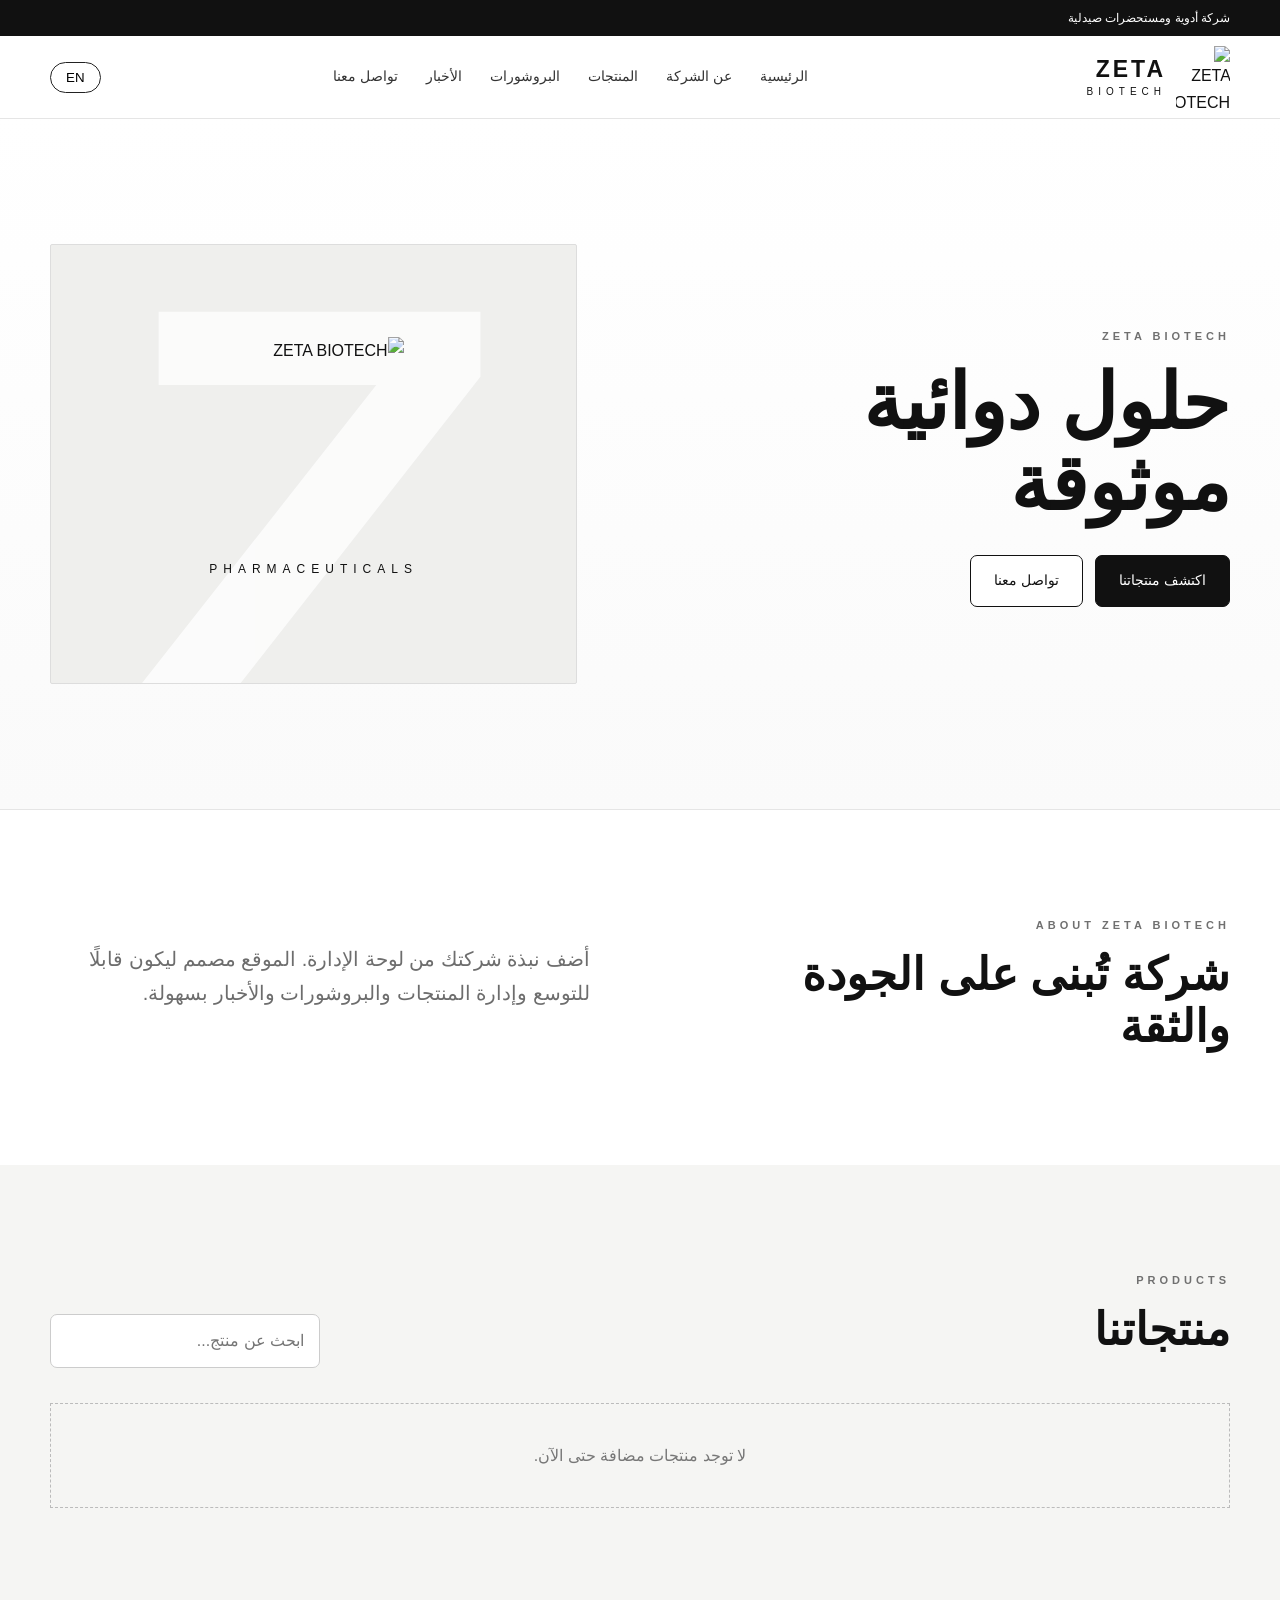
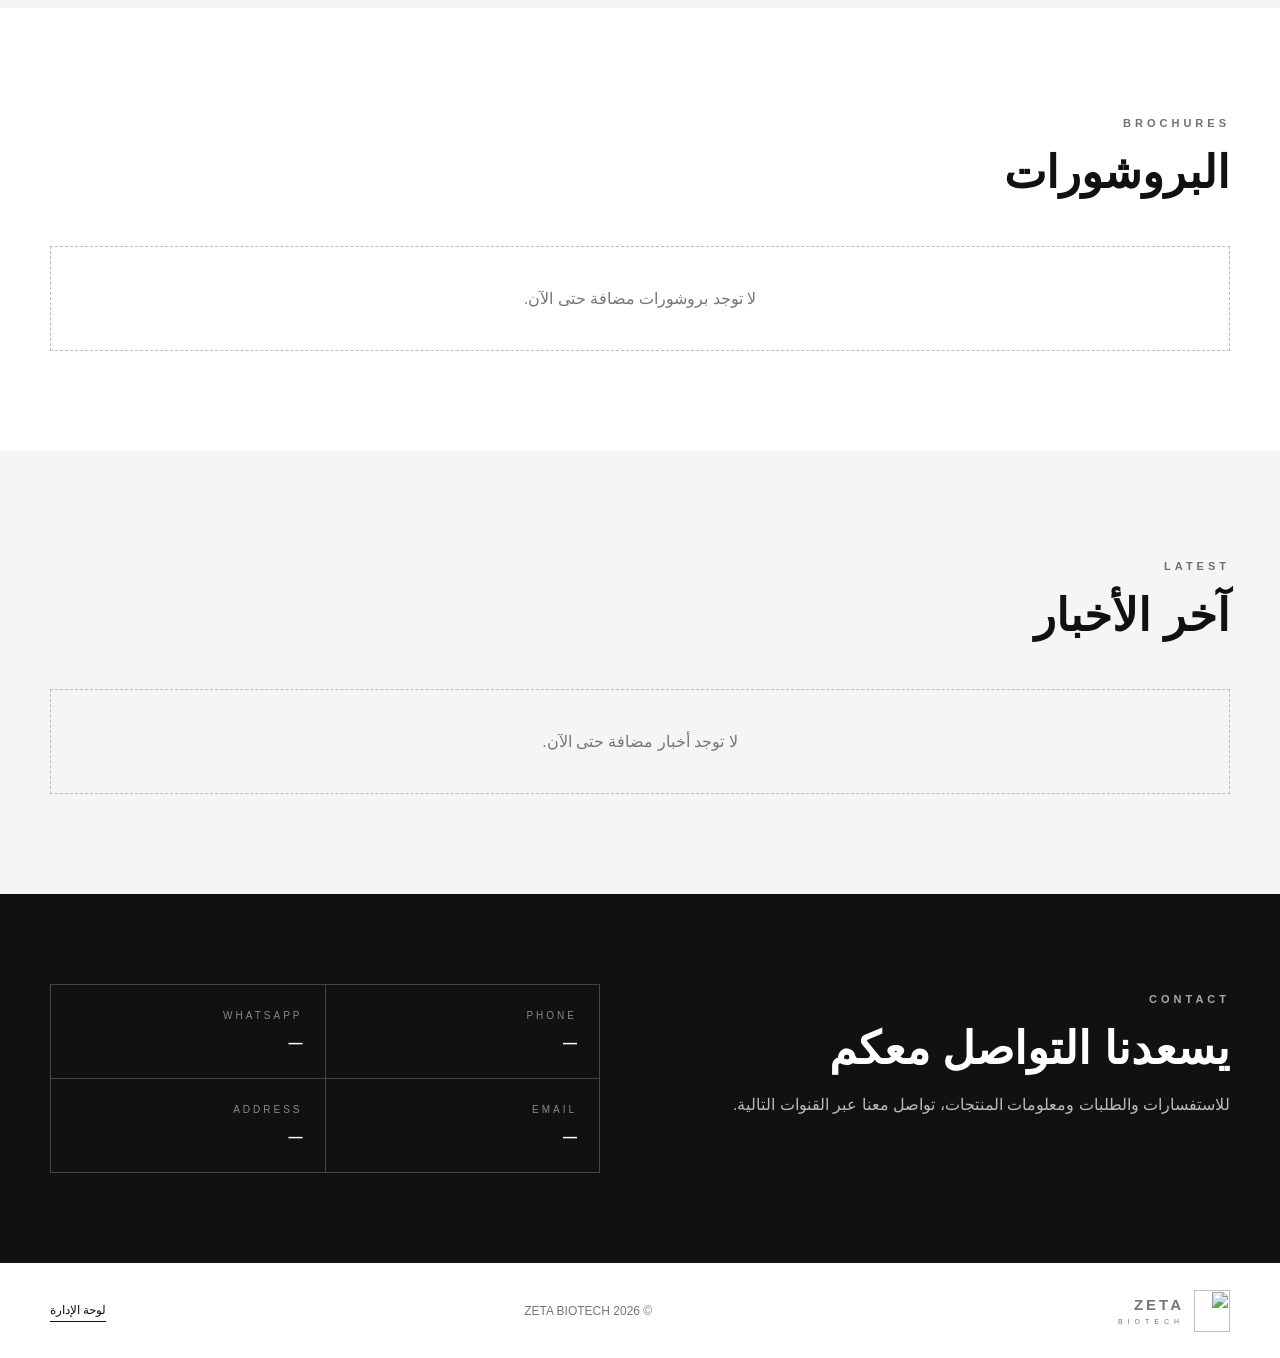
==== index.html @ e2ecb84d "Add files via upload" ====
<!doctype html>
<html lang="ar" dir="rtl">
<head>
<meta charset="utf-8">
<meta name="viewport" content="width=device-width,initial-scale=1">
<meta name="description" content="ZETA BIOTECH — Pharmaceuticals Company">
<meta name="robots" content="index,follow">
<meta name="author" content="ZETA BIOTECH">
<link rel="canonical" href="https://zeta-biotech.com/">
<meta name="theme-color" content="#111111">
<meta property="og:type" content="website">
<meta property="og:url" content="https://zeta-biotech.com/">
<meta property="og:title" content="ZETA BIOTECH">
<meta property="og:description" content="ZETA BIOTECH — Pharmaceuticals Company">
<meta property="og:image" content="https://zeta-biotech.com/assets/zeta-logo.png">
<title>ZETA BIOTECH</title>
<link rel="icon" href="/assets/zeta-logo.png">
<link rel="manifest" href="/site.webmanifest">
<link rel="stylesheet" href="styles.css">
</head>
<body>
<div class="topbar"><div class="container topbar-inner"><span data-ar="شركة أدوية ومستحضرات صيدلية" data-en="Pharmaceuticals Company">شركة أدوية ومستحضرات صيدلية</span><span id="topContact"></span></div></div>
<header class="header" id="header">
  <div class="container header-inner">
    <a class="logo" href="#home"><img src="/assets/zeta-logo.png" alt="ZETA BIOTECH"><span><b>ZETA</b><small>BIOTECH</small></span></a>
    <button class="menu" id="menu" aria-label="Menu">☰</button>
    <nav id="nav">
      <a href="#home" data-ar="الرئيسية" data-en="Home">الرئيسية</a>
      <a href="#about" data-ar="عن الشركة" data-en="About">عن الشركة</a>
      <a href="#products" data-ar="المنتجات" data-en="Products">المنتجات</a>
      <a href="#brochures" data-ar="البروشورات" data-en="Brochures">البروشورات</a>
      <a href="#news" data-ar="الأخبار" data-en="News">الأخبار</a>
      <a href="#contact" data-ar="تواصل معنا" data-en="Contact">تواصل معنا</a>
    </nav>
    <button class="language" id="language">EN</button>
  </div>
</header>
<main>
<section class="hero" id="home"><div class="container hero-grid">
  <div class="hero-copy"><span class="kicker">ZETA BIOTECH</span><h1 id="heroTitle">حلول دوائية موثوقة</h1><p id="heroText">نضع الجودة والاحترافية في قلب كل منتج.</p><div class="hero-actions"><a class="btn dark" href="#products" data-ar="اكتشف منتجاتنا" data-en="Explore Products">اكتشف منتجاتنا</a><a class="btn light" href="#contact" data-ar="تواصل معنا" data-en="Contact Us">تواصل معنا</a></div></div>
  <div class="hero-art"><div class="hero-watermark">Z</div><img src="/assets/zeta-logo.png" alt="ZETA BIOTECH"><p data-ar="PHARMACEUTICALS" data-en="PHARMACEUTICALS">PHARMACEUTICALS</p></div>
</div></section>
<section class="intro" id="about"><div class="container split"><div><span class="kicker">ABOUT ZETA BIOTECH</span><h2 data-ar="شركة تُبنى على الجودة والثقة" data-en="A company built on quality and trust">شركة تُبنى على الجودة والثقة</h2></div><div><p id="aboutText" data-ar="أضف نبذة شركتك من لوحة الإدارة. الموقع مصمم ليكون قابلًا للتوسع وإدارة المنتجات والبروشورات والأخبار بسهولة." data-en="Add your company profile from the admin panel. The website is designed to grow with your products, brochures and news.">أضف نبذة شركتك من لوحة الإدارة. الموقع مصمم ليكون قابلًا للتوسع وإدارة المنتجات والبروشورات والأخبار بسهولة.</p></div></div></section>
<section class="section gray" id="products"><div class="container"><div class="section-head"><div><span class="kicker">PRODUCTS</span><h2 data-ar="منتجاتنا" data-en="Our Products">منتجاتنا</h2></div><div class="search"><input id="productSearch" type="search" placeholder="ابحث عن منتج..." aria-label="Product search"></div></div><div class="grid" id="productsGrid"></div></div></section>
<section class="section" id="brochures"><div class="container"><div class="section-head"><div><span class="kicker">BROCHURES</span><h2 data-ar="البروشورات" data-en="Brochures">البروشورات</h2></div></div><div class="grid" id="brochuresGrid"></div></div></section>
<section class="section gray" id="news"><div class="container"><div class="section-head"><div><span class="kicker">LATEST</span><h2 data-ar="آخر الأخبار" data-en="Latest News">آخر الأخبار</h2></div></div><div class="grid" id="newsGrid"></div></div></section>
<section class="contact" id="contact"><div class="container"><div class="contact-card"><div><span class="kicker">CONTACT</span><h2 data-ar="يسعدنا التواصل معكم" data-en="We would be pleased to hear from you">يسعدنا التواصل معكم</h2><p data-ar="للاستفسارات والطلبات ومعلومات المنتجات، تواصل معنا عبر القنوات التالية." data-en="For inquiries, orders and product information, contact us through the following channels.">للاستفسارات والطلبات ومعلومات المنتجات، تواصل معنا عبر القنوات التالية.</p></div><div class="contact-list"><a id="phoneLink"><span>PHONE</span><b id="phone">—</b></a><a id="whatsappLink" target="_blank" rel="noopener"><span>WHATSAPP</span><b id="whatsapp">—</b></a><a id="emailLink"><span>EMAIL</span><b id="email">—</b></a><div><span>ADDRESS</span><b id="address">—</b></div></div></div></div></section>
</main>
<footer><div class="container footer-inner"><div class="logo footer-logo"><img src="/assets/zeta-logo.png" alt=""><span><b>ZETA</b><small>BIOTECH</small></span></div><span>© <span id="year"></span> ZETA BIOTECH</span><a href="admin/" data-ar="لوحة الإدارة" data-en="Admin">لوحة الإدارة</a></div></footer>
<script src="app.js"></script>
</body></html>
---- styles.css ----
:root{--ink:#111;--muted:#6d6d6d;--line:#e5e5e5;--soft:#f5f5f3;--white:#fff;--max:1180px;--radius:14px}*{box-sizing:border-box}html{scroll-behavior:smooth}body{margin:0;color:var(--ink);background:#fff;font-family:Arial,"Segoe UI",Tahoma,sans-serif;line-height:1.7}a{text-decoration:none;color:inherit}.container{width:min(var(--max),calc(100% - 40px));margin:auto}.topbar{background:#111;color:#fff;font-size:12px}.topbar-inner{height:36px;display:flex;justify-content:space-between;align-items:center}.header{position:sticky;top:0;z-index:50;background:rgba(255,255,255,.96);backdrop-filter:blur(14px);border-bottom:1px solid var(--line)}.header-inner{height:82px;display:flex;align-items:center;gap:32px}.logo{display:flex;align-items:center;gap:10px;min-width:190px}.logo img{width:54px;height:62px;object-fit:contain}.logo b,.logo small{display:block;line-height:1;letter-spacing:3px}.logo b{font-size:23px}.logo small{font-size:10px;letter-spacing:5px;margin-top:6px}.header nav{display:flex;align-items:center;justify-content:center;gap:28px;flex:1}.header nav a{font-size:14px;color:#333}.header nav a:hover{color:#000}.language,.menu{border:1px solid #222;background:#fff;border-radius:999px;cursor:pointer}.language{padding:7px 15px}.menu{display:none;padding:8px 11px;font-size:18px}.hero{background:linear-gradient(180deg,#fff 0,#fafafa 100%);border-bottom:1px solid var(--line)}.hero-grid{min-height:690px;display:grid;grid-template-columns:1.05fr .95fr;gap:70px;align-items:center;padding:80px 0}.kicker{font-size:11px;letter-spacing:4px;color:#707070;font-weight:700}.hero h1{font-size:clamp(44px,6vw,78px);line-height:1.05;margin:14px 0 24px;max-width:720px}.hero-copy>p{font-size:19px;color:var(--muted);max-width:620px}.hero-actions{display:flex;gap:12px;margin-top:32px}.btn{display:inline-block;padding:13px 23px;border-radius:7px;border:1px solid #111;font-size:14px}.dark{background:#111;color:#fff}.light{background:#fff}.hero-art{height:440px;background:#efefed;border:1px solid #ddd;border-radius:2px;position:relative;display:flex;flex-direction:column;align-items:center;justify-content:center;overflow:hidden}.hero-art img{width:180px;height:210px;object-fit:contain;position:relative;z-index:2}.hero-art p{font-size:12px;letter-spacing:6px;position:relative;z-index:2}.hero-watermark{position:absolute;font-size:650px;font-weight:900;line-height:.7;color:#fff;opacity:.75;transform:translateY(70px)}.intro,.section{padding:100px 0}.split{display:grid;grid-template-columns:1fr 1fr;gap:100px}.split h2,.section-head h2,.contact-card h2{font-size:45px;line-height:1.15;margin:12px 0}.split p{font-size:20px;color:var(--muted);margin-top:32px}.gray{background:var(--soft)}.section-head{display:flex;align-items:end;justify-content:space-between;gap:30px;margin-bottom:35px}.search input{width:270px;padding:12px 15px;border:1px solid #ccc;border-radius:7px;background:#fff;font:inherit}.grid{display:grid;grid-template-columns:repeat(3,1fr);gap:22px}.card{background:#fff;border:1px solid var(--line);min-height:100%;overflow:hidden;transition:.2s}.card:hover{transform:translateY(-3px);box-shadow:0 14px 40px rgba(0,0,0,.07)}.card-image{width:100%;aspect-ratio:1.15;background:#f2f2f0;object-fit:contain}.card-body{padding:22px}.card h3{margin:0 0 7px;font-size:20px}.card .meta{font-size:12px;color:#777}.card p{color:var(--muted);margin:10px 0}.card-actions{display:flex;gap:8px;margin-top:18px}.small-btn{border:1px solid #222;padding:8px 13px;border-radius:6px;font-size:12px}.empty{border:1px dashed #bbb;padding:38px;text-align:center;color:#777;grid-column:1/-1}.contact{padding:90px 0;background:#111;color:#fff}.contact-card{display:grid;grid-template-columns:1fr 1fr;gap:80px}.contact .kicker{color:#aaa}.contact-card p{color:#bbb;max-width:520px}.contact-list{display:grid;grid-template-columns:1fr 1fr;gap:1px;background:#444;border:1px solid #444}.contact-list>*{background:#111;padding:22px}.contact-list span{display:block;color:#888;font-size:10px;letter-spacing:3px;margin-bottom:5px}.contact-list b{font-size:14px;word-break:break-word}.footer-inner{min-height:95px;display:flex;align-items:center;justify-content:space-between;color:#777;font-size:12px}.footer-logo{min-width:160px}.footer-logo img{width:36px;height:42px}.footer-logo b{font-size:15px}.footer-logo small{font-size:7px}.footer-inner>a{color:#111;border-bottom:1px solid #111}@media(max-width:850px){.header-inner{height:auto;min-height:74px;flex-wrap:wrap}.menu{display:block;margin-inline-start:auto}.header nav{display:none;order:5;flex-basis:100%;overflow:auto;justify-content:flex-start;padding:0 0 15px}.header nav.open{display:flex}.language{order:4}.hero-grid,.split,.contact-card{grid-template-columns:1fr;gap:45px}.hero-grid{padding:55px 0}.hero-art{height:330px}.hero h1{font-size:48px}.grid{grid-template-columns:1fr}.section-head{align-items:stretch;flex-direction:column}.search input{width:100%}.contact-list{grid-template-columns:1fr}.footer-inner{flex-wrap:wrap;padding:20px 0;gap:12px}.topbar-inner{height:auto;min-height:34px}}
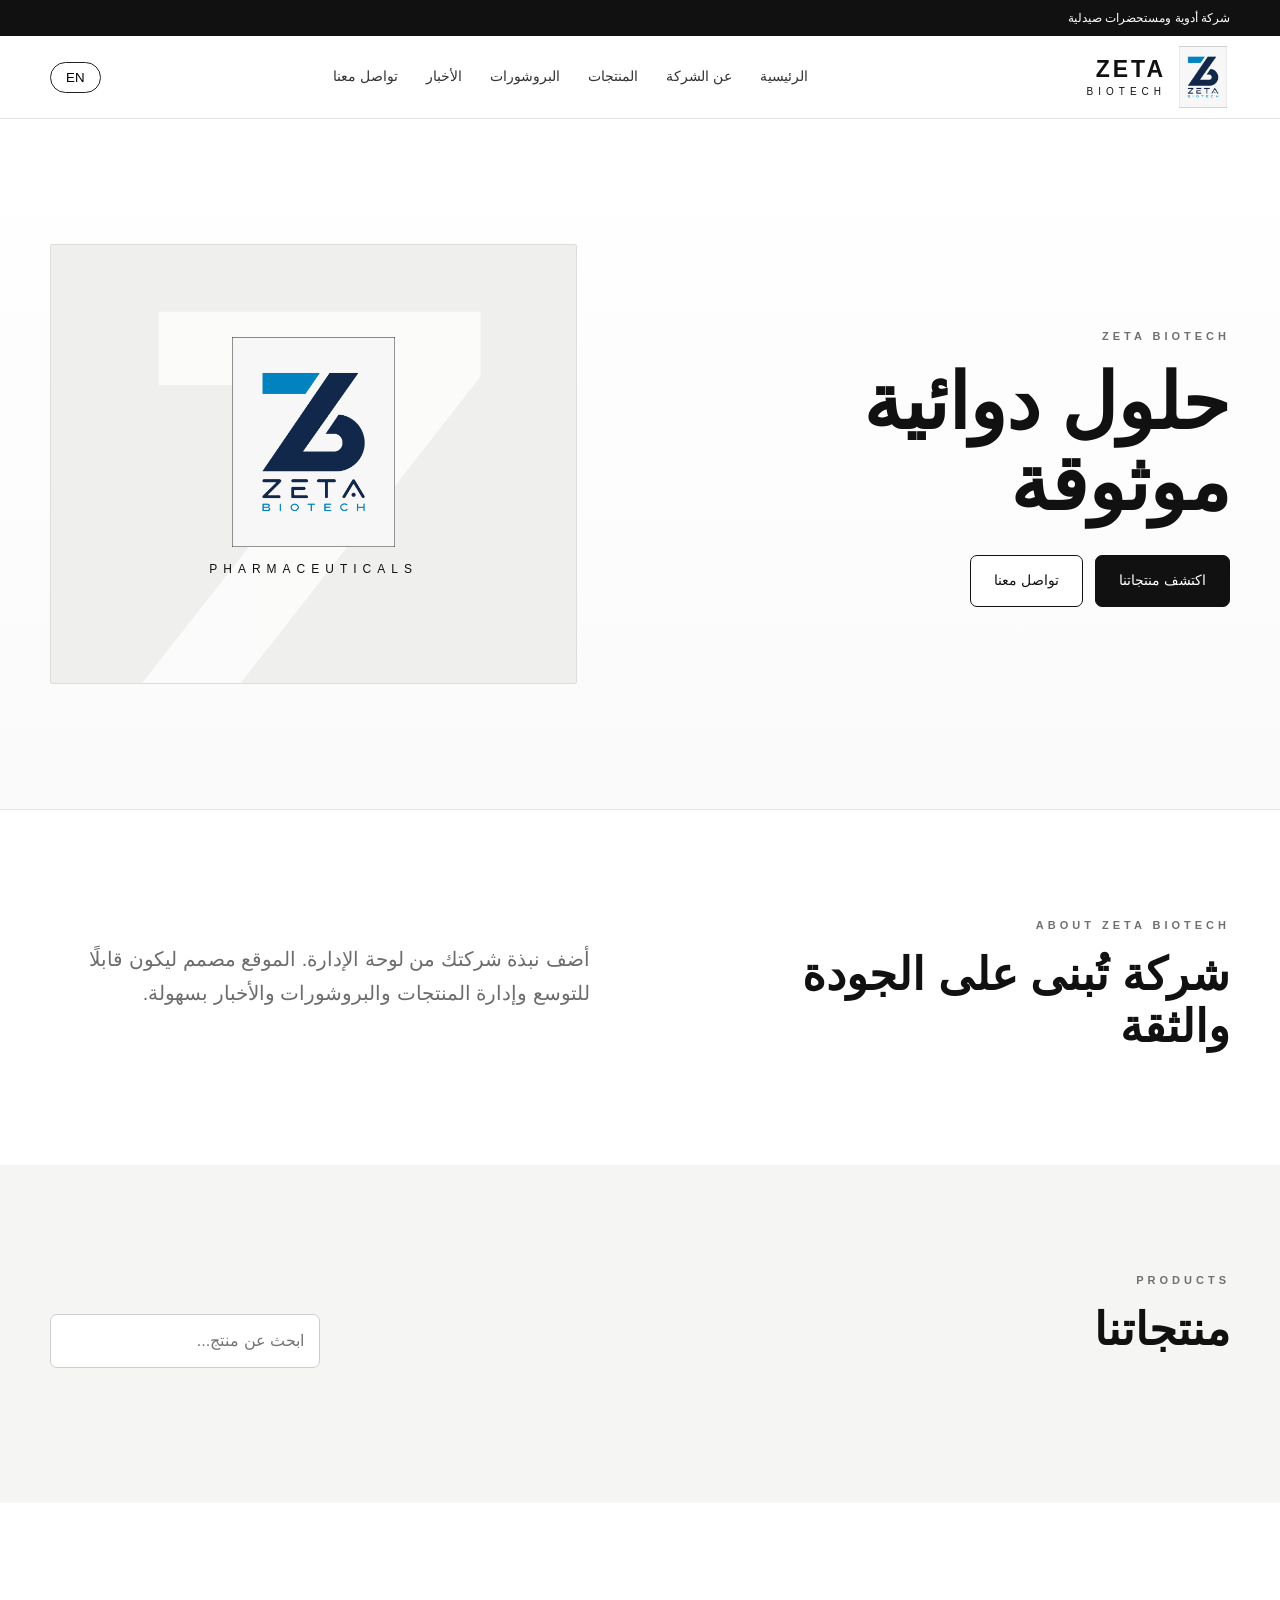
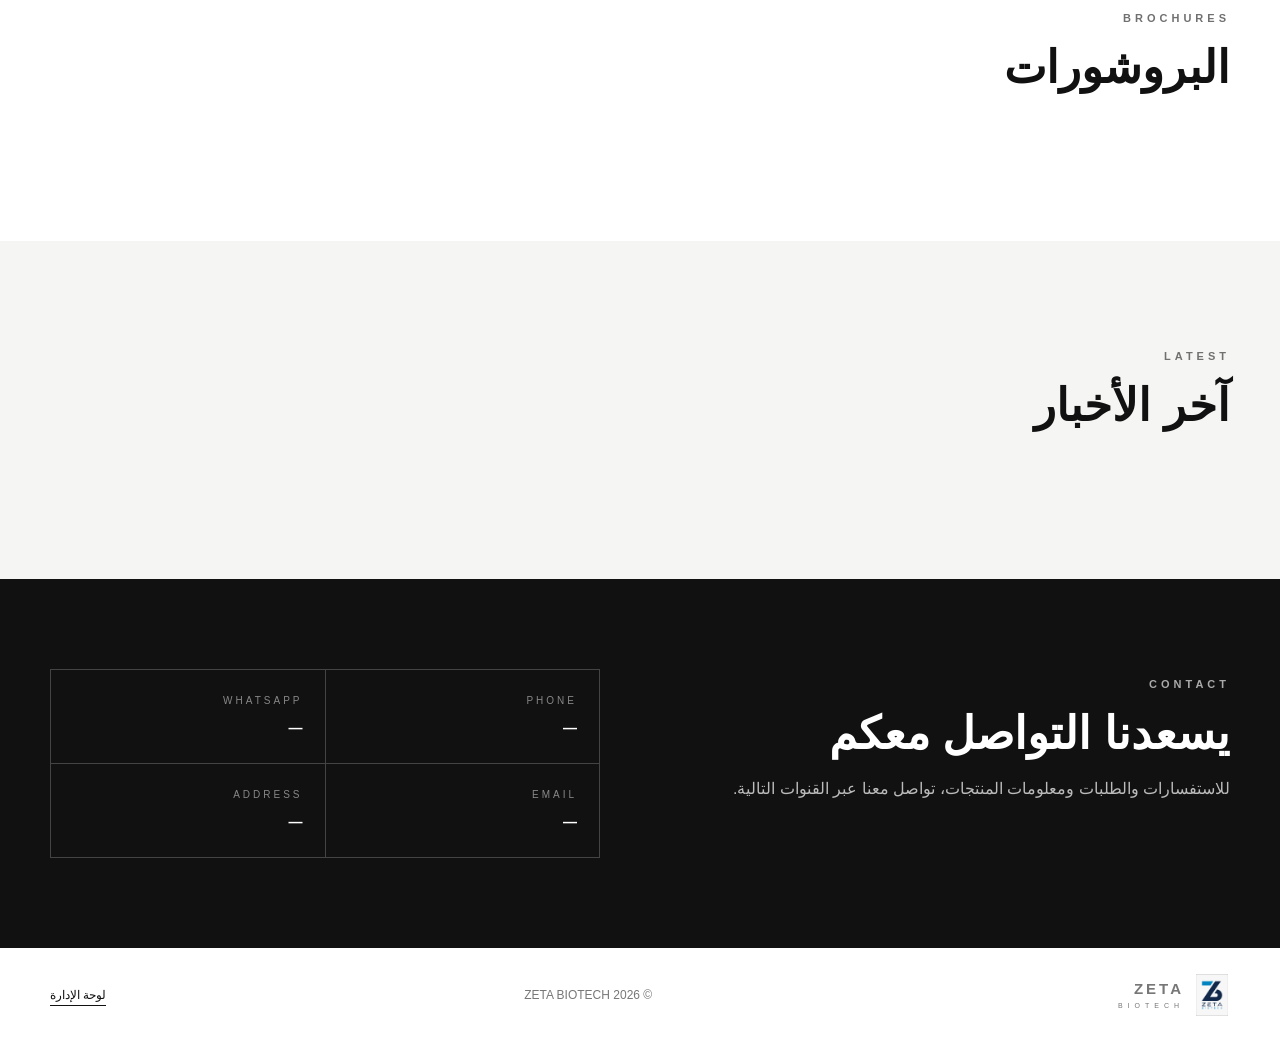
==== commit f80f854b: "Fix ZETA logo path to existing WhatsApp image" ====
--- a/index.html
+++ b/index.html
@@ -12,9 +12,9 @@
 <meta property="og:url" content="https://zeta-biotech.com/">
 <meta property="og:title" content="ZETA BIOTECH">
 <meta property="og:description" content="ZETA BIOTECH — Pharmaceuticals Company">
-<meta property="og:image" content="https://zeta-biotech.com/assets/zeta-logo.png">
+<meta property="og:image" content="https://zeta-biotech.zeta-biotech.workers.dev/WhatsApp%20Image%202026-09-03%20at%2011.11.04%20PM.jpeg">
 <title>ZETA BIOTECH</title>
-<link rel="icon" href="/assets/zeta-logo.png">
+<link rel="icon" href="/WhatsApp%20Image%202026-09-03%20at%2011.11.04%20PM.jpeg">
 <link rel="manifest" href="/site.webmanifest">
 <link rel="stylesheet" href="styles.css">
 </head>
@@ -22,7 +22,7 @@
 <div class="topbar"><div class="container topbar-inner"><span data-ar="شركة أدوية ومستحضرات صيدلية" data-en="Pharmaceuticals Company">شركة أدوية ومستحضرات صيدلية</span><span id="topContact"></span></div></div>
 <header class="header" id="header">
   <div class="container header-inner">
-    <a class="logo" href="#home"><img src="/assets/zeta-logo.png" alt="ZETA BIOTECH"><span><b>ZETA</b><small>BIOTECH</small></span></a>
+    <a class="logo" href="#home"><img src="/WhatsApp%20Image%202026-09-03%20at%2011.11.04%20PM.jpeg" alt="ZETA BIOTECH"><span><b>ZETA</b><small>BIOTECH</small></span></a>
     <button class="menu" id="menu" aria-label="Menu">☰</button>
     <nav id="nav">
       <a href="#home" data-ar="الرئيسية" data-en="Home">الرئيسية</a>
@@ -38,7 +38,7 @@
 <main>
 <section class="hero" id="home"><div class="container hero-grid">
   <div class="hero-copy"><span class="kicker">ZETA BIOTECH</span><h1 id="heroTitle">حلول دوائية موثوقة</h1><p id="heroText">نضع الجودة والاحترافية في قلب كل منتج.</p><div class="hero-actions"><a class="btn dark" href="#products" data-ar="اكتشف منتجاتنا" data-en="Explore Products">اكتشف منتجاتنا</a><a class="btn light" href="#contact" data-ar="تواصل معنا" data-en="Contact Us">تواصل معنا</a></div></div>
-  <div class="hero-art"><div class="hero-watermark">Z</div><img src="/assets/zeta-logo.png" alt="ZETA BIOTECH"><p data-ar="PHARMACEUTICALS" data-en="PHARMACEUTICALS">PHARMACEUTICALS</p></div>
+  <div class="hero-art"><div class="hero-watermark">Z</div><img src="/WhatsApp%20Image%202026-09-03%20at%2011.11.04%20PM.jpeg" alt="ZETA BIOTECH"><p data-ar="PHARMACEUTICALS" data-en="PHARMACEUTICALS">PHARMACEUTICALS</p></div>
 </div></section>
 <section class="intro" id="about"><div class="container split"><div><span class="kicker">ABOUT ZETA BIOTECH</span><h2 data-ar="شركة تُبنى على الجودة والثقة" data-en="A company built on quality and trust">شركة تُبنى على الجودة والثقة</h2></div><div><p id="aboutText" data-ar="أضف نبذة شركتك من لوحة الإدارة. الموقع مصمم ليكون قابلًا للتوسع وإدارة المنتجات والبروشورات والأخبار بسهولة." data-en="Add your company profile from the admin panel. The website is designed to grow with your products, brochures and news.">أضف نبذة شركتك من لوحة الإدارة. الموقع مصمم ليكون قابلًا للتوسع وإدارة المنتجات والبروشورات والأخبار بسهولة.</p></div></div></section>
 <section class="section gray" id="products"><div class="container"><div class="section-head"><div><span class="kicker">PRODUCTS</span><h2 data-ar="منتجاتنا" data-en="Our Products">منتجاتنا</h2></div><div class="search"><input id="productSearch" type="search" placeholder="ابحث عن منتج..." aria-label="Product search"></div></div><div class="grid" id="productsGrid"></div></div></section>
@@ -46,6 +46,6 @@
 <section class="section gray" id="news"><div class="container"><div class="section-head"><div><span class="kicker">LATEST</span><h2 data-ar="آخر الأخبار" data-en="Latest News">آخر الأخبار</h2></div></div><div class="grid" id="newsGrid"></div></div></section>
 <section class="contact" id="contact"><div class="container"><div class="contact-card"><div><span class="kicker">CONTACT</span><h2 data-ar="يسعدنا التواصل معكم" data-en="We would be pleased to hear from you">يسعدنا التواصل معكم</h2><p data-ar="للاستفسارات والطلبات ومعلومات المنتجات، تواصل معنا عبر القنوات التالية." data-en="For inquiries, orders and product information, contact us through the following channels.">للاستفسارات والطلبات ومعلومات المنتجات، تواصل معنا عبر القنوات التالية.</p></div><div class="contact-list"><a id="phoneLink"><span>PHONE</span><b id="phone">—</b></a><a id="whatsappLink" target="_blank" rel="noopener"><span>WHATSAPP</span><b id="whatsapp">—</b></a><a id="emailLink"><span>EMAIL</span><b id="email">—</b></a><div><span>ADDRESS</span><b id="address">—</b></div></div></div></div></section>
 </main>
-<footer><div class="container footer-inner"><div class="logo footer-logo"><img src="/assets/zeta-logo.png" alt=""><span><b>ZETA</b><small>BIOTECH</small></span></div><span>© <span id="year"></span> ZETA BIOTECH</span><a href="admin/" data-ar="لوحة الإدارة" data-en="Admin">لوحة الإدارة</a></div></footer>
+<footer><div class="container footer-inner"><div class="logo footer-logo"><img src="/WhatsApp%20Image%202026-09-03%20at%2011.11.04%20PM.jpeg" alt=""><span><b>ZETA</b><small>BIOTECH</small></span></div><span>© <span id="year"></span> ZETA BIOTECH</span><a href="admin/" data-ar="لوحة الإدارة" data-en="Admin">لوحة الإدارة</a></div></footer>
 <script src="app.js"></script>
 </body></html>
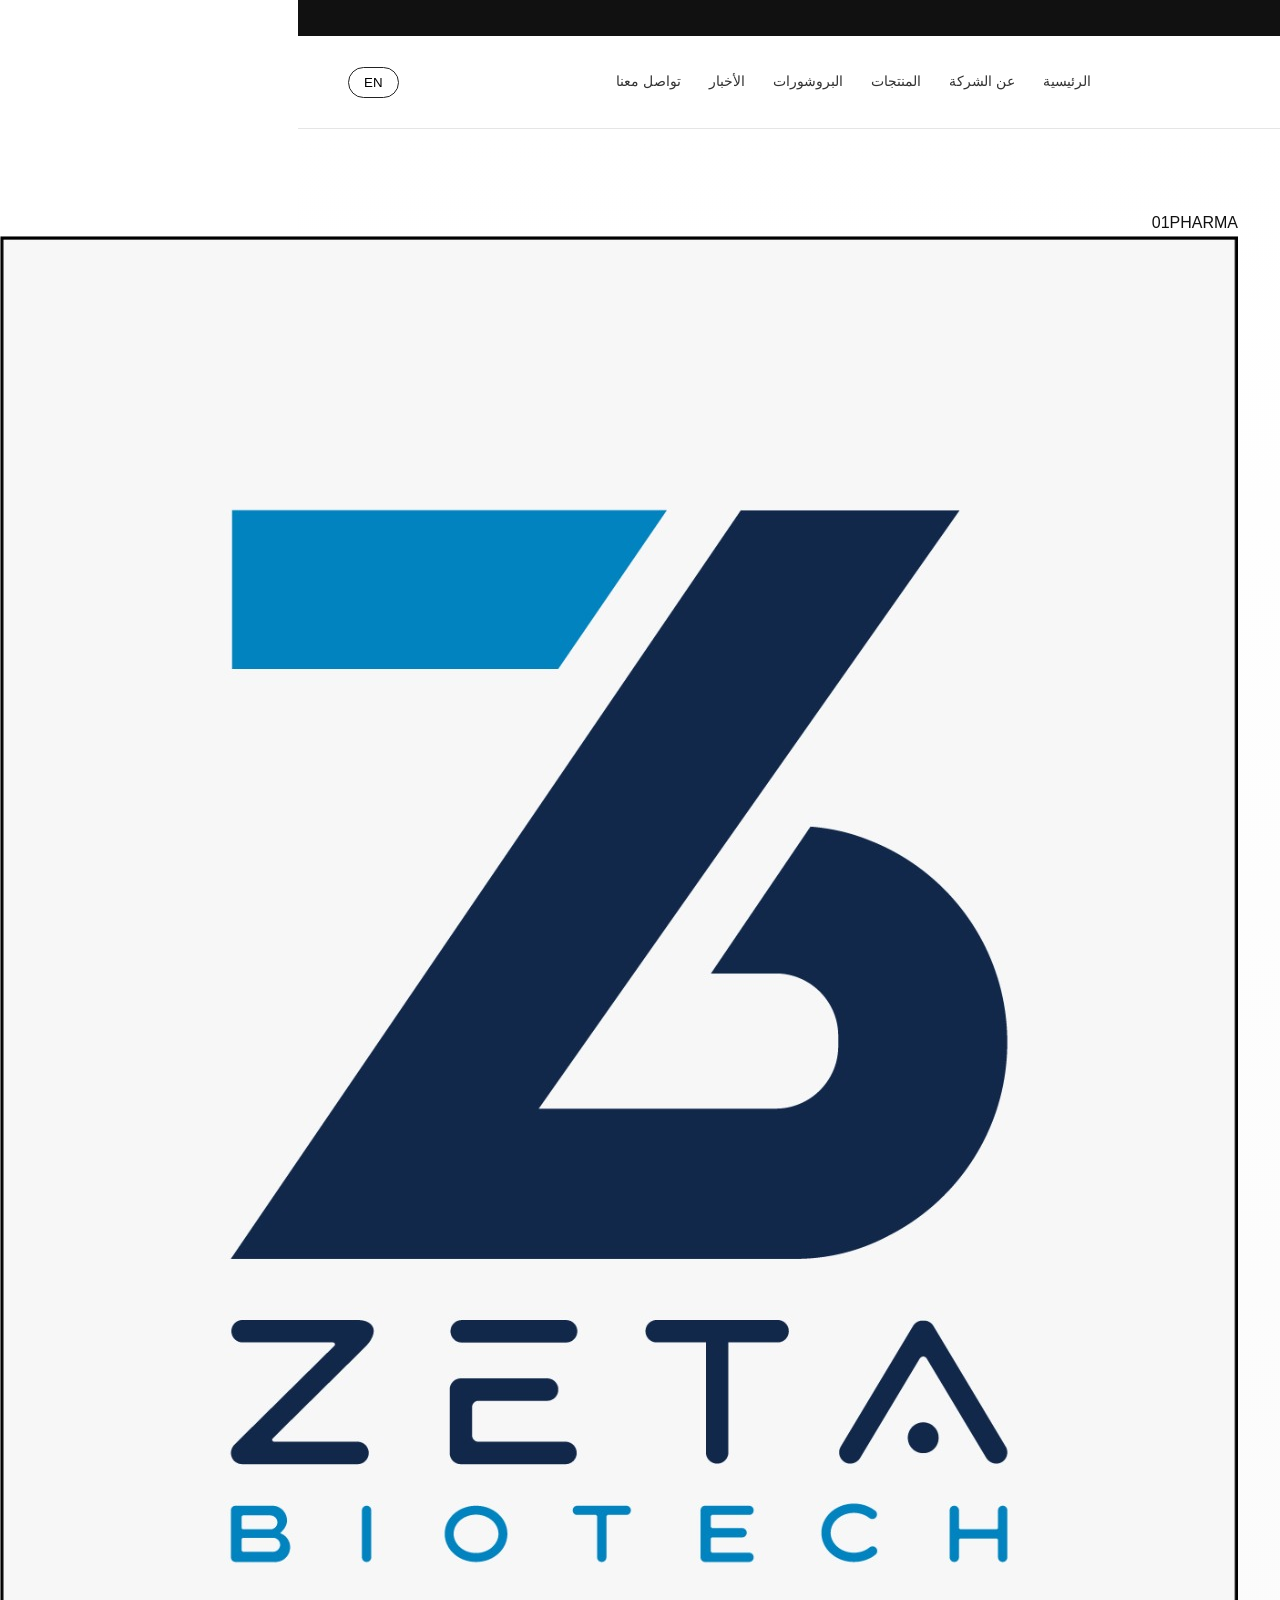
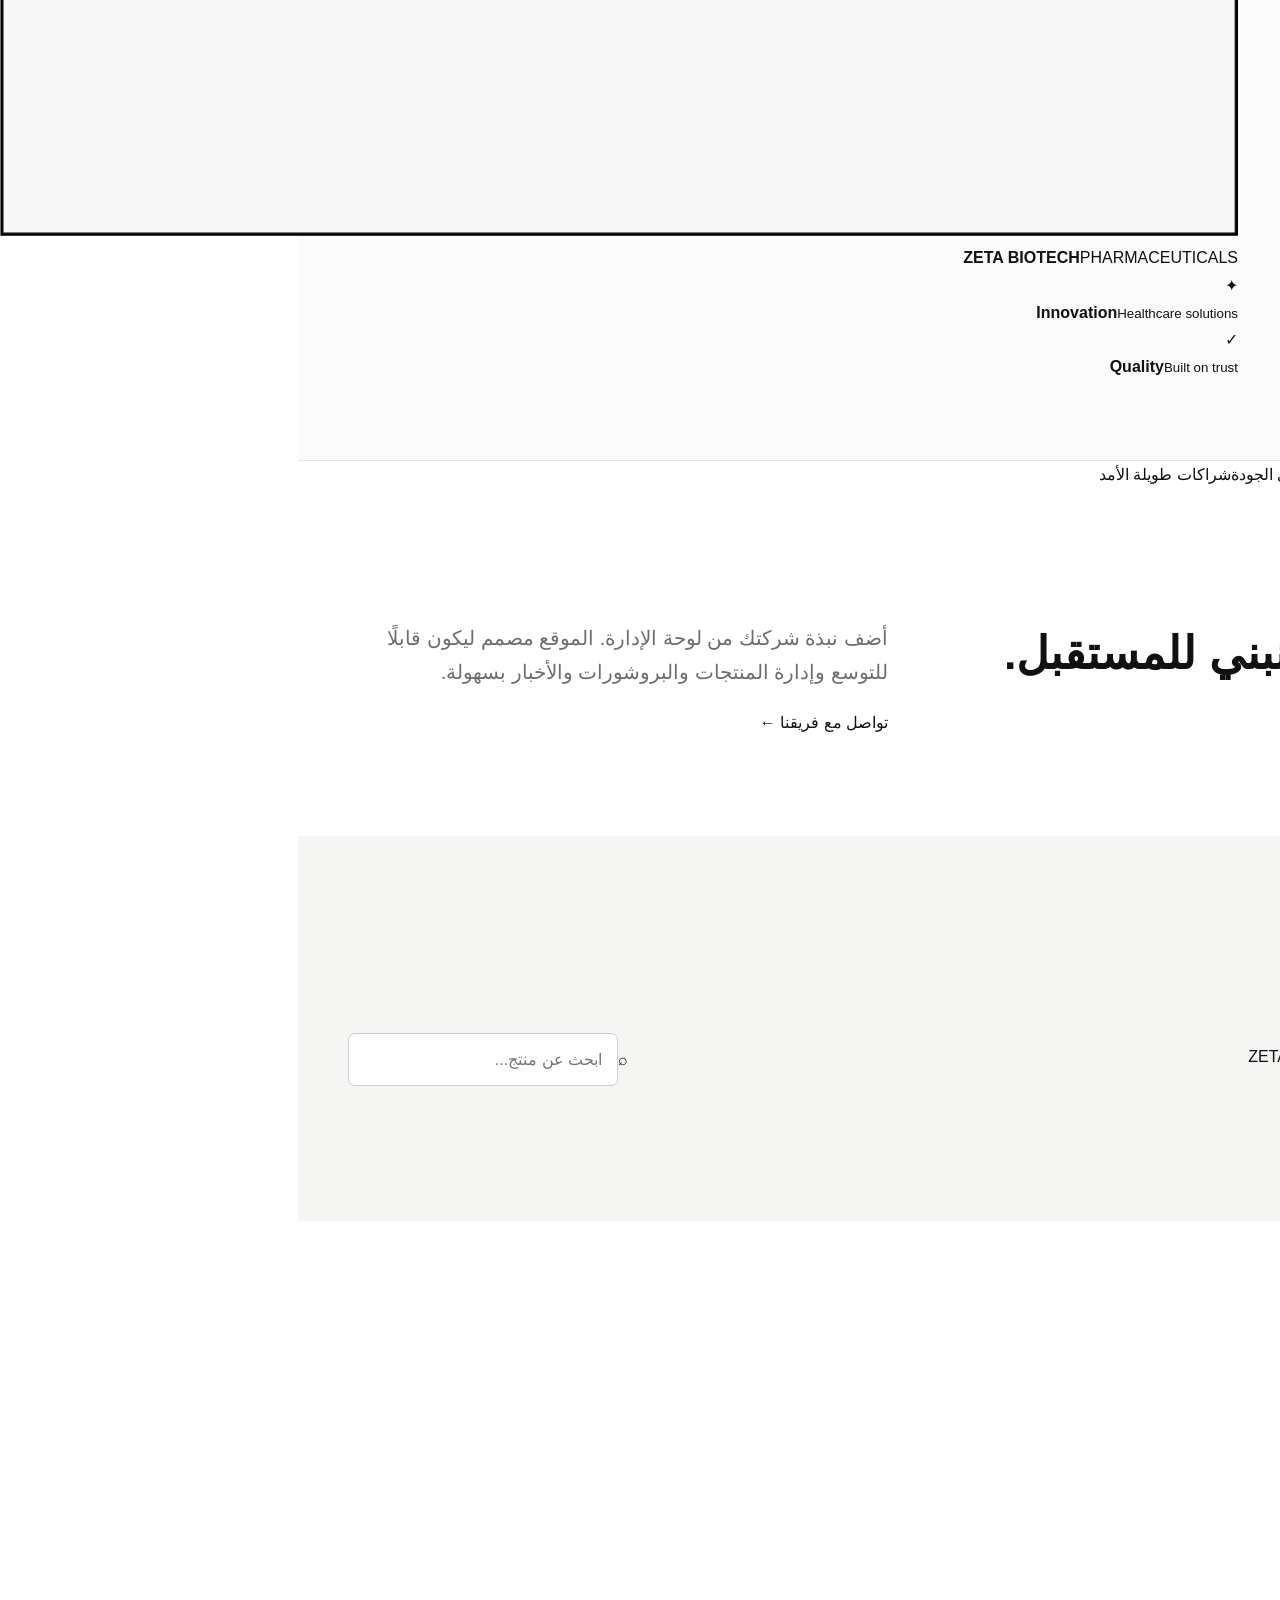
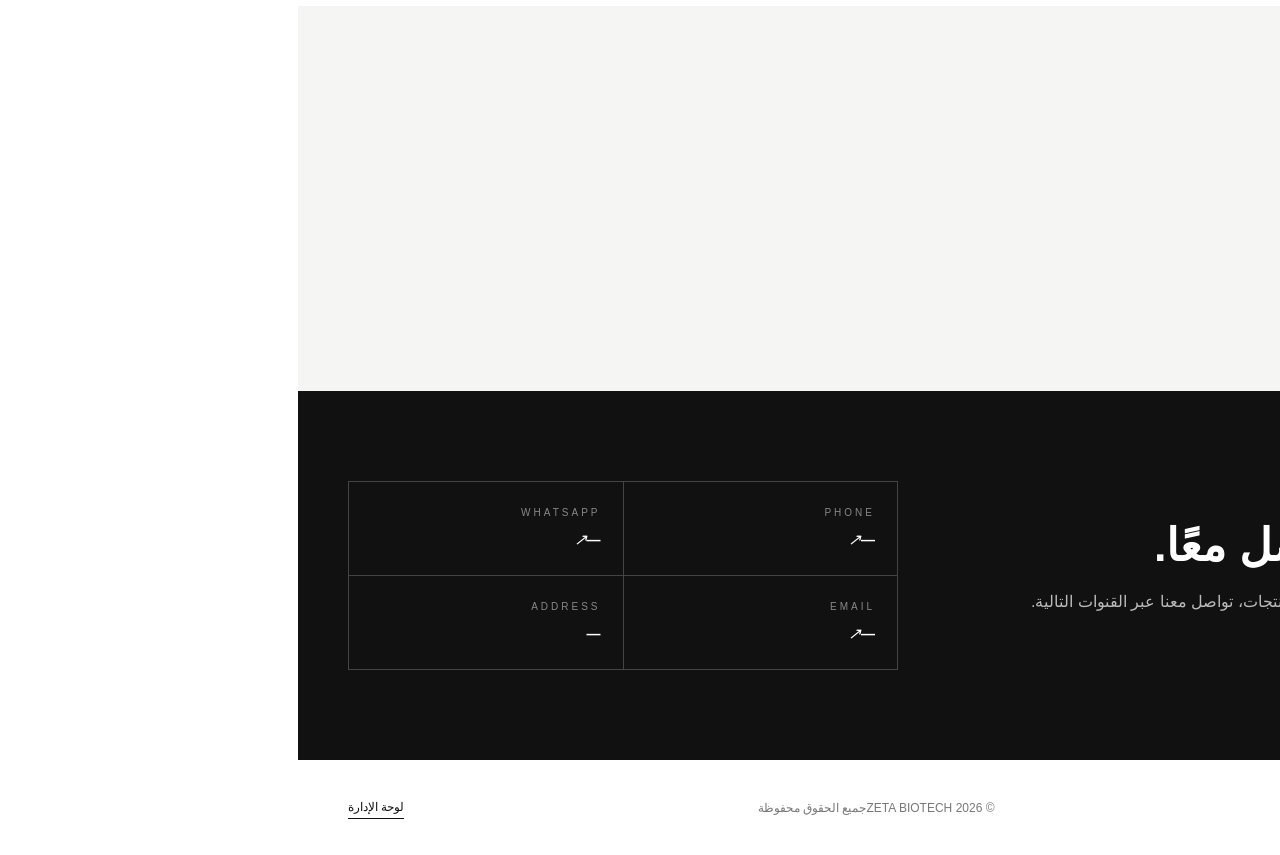
==== commit d4c5117d: "Redesign homepage with premium biotech layout" ====
--- a/index.html
+++ b/index.html
@@ -7,7 +7,7 @@
 <meta name="robots" content="index,follow">
 <meta name="author" content="ZETA BIOTECH">
 <link rel="canonical" href="https://zeta-biotech.com/">
-<meta name="theme-color" content="#111111">
+<meta name="theme-color" content="#071b2b">
 <meta property="og:type" content="website">
 <meta property="og:url" content="https://zeta-biotech.com/">
 <meta property="og:title" content="ZETA BIOTECH">
@@ -19,13 +19,13 @@
 <link rel="stylesheet" href="styles.css">
 </head>
 <body>
-<div class="topbar"><div class="container topbar-inner"><span data-ar="شركة أدوية ومستحضرات صيدلية" data-en="Pharmaceuticals Company">شركة أدوية ومستحضرات صيدلية</span><span id="topContact"></span></div></div>
+<div class="topbar"><div class="container topbar-inner"><span data-ar="شركة أدوية ومستحضرات صيدلية" data-en="Pharmaceutical & Healthcare Company">شركة أدوية ومستحضرات صيدلية</span><span id="topContact"></span></div></div>
 <header class="header" id="header">
   <div class="container header-inner">
     <a class="logo" href="#home"><img src="/WhatsApp%20Image%202026-09-03%20at%2011.11.04%20PM.jpeg" alt="ZETA BIOTECH"><span><b>ZETA</b><small>BIOTECH</small></span></a>
     <button class="menu" id="menu" aria-label="Menu">☰</button>
     <nav id="nav">
-      <a href="#home" data-ar="الرئيسية" data-en="Home">الرئيسية</a>
+      <a class="active" href="#home" data-ar="الرئيسية" data-en="Home">الرئيسية</a>
       <a href="#about" data-ar="عن الشركة" data-en="About">عن الشركة</a>
       <a href="#products" data-ar="المنتجات" data-en="Products">المنتجات</a>
       <a href="#brochures" data-ar="البروشورات" data-en="Brochures">البروشورات</a>
@@ -36,16 +36,32 @@
   </div>
 </header>
 <main>
-<section class="hero" id="home"><div class="container hero-grid">
-  <div class="hero-copy"><span class="kicker">ZETA BIOTECH</span><h1 id="heroTitle">حلول دوائية موثوقة</h1><p id="heroText">نضع الجودة والاحترافية في قلب كل منتج.</p><div class="hero-actions"><a class="btn dark" href="#products" data-ar="اكتشف منتجاتنا" data-en="Explore Products">اكتشف منتجاتنا</a><a class="btn light" href="#contact" data-ar="تواصل معنا" data-en="Contact Us">تواصل معنا</a></div></div>
-  <div class="hero-art"><div class="hero-watermark">Z</div><img src="/WhatsApp%20Image%202026-09-03%20at%2011.11.04%20PM.jpeg" alt="ZETA BIOTECH"><p data-ar="PHARMACEUTICALS" data-en="PHARMACEUTICALS">PHARMACEUTICALS</p></div>
-</div></section>
-<section class="intro" id="about"><div class="container split"><div><span class="kicker">ABOUT ZETA BIOTECH</span><h2 data-ar="شركة تُبنى على الجودة والثقة" data-en="A company built on quality and trust">شركة تُبنى على الجودة والثقة</h2></div><div><p id="aboutText" data-ar="أضف نبذة شركتك من لوحة الإدارة. الموقع مصمم ليكون قابلًا للتوسع وإدارة المنتجات والبروشورات والأخبار بسهولة." data-en="Add your company profile from the admin panel. The website is designed to grow with your products, brochures and news.">أضف نبذة شركتك من لوحة الإدارة. الموقع مصمم ليكون قابلًا للتوسع وإدارة المنتجات والبروشورات والأخبار بسهولة.</p></div></div></section>
-<section class="section gray" id="products"><div class="container"><div class="section-head"><div><span class="kicker">PRODUCTS</span><h2 data-ar="منتجاتنا" data-en="Our Products">منتجاتنا</h2></div><div class="search"><input id="productSearch" type="search" placeholder="ابحث عن منتج..." aria-label="Product search"></div></div><div class="grid" id="productsGrid"></div></div></section>
-<section class="section" id="brochures"><div class="container"><div class="section-head"><div><span class="kicker">BROCHURES</span><h2 data-ar="البروشورات" data-en="Brochures">البروشورات</h2></div></div><div class="grid" id="brochuresGrid"></div></div></section>
-<section class="section gray" id="news"><div class="container"><div class="section-head"><div><span class="kicker">LATEST</span><h2 data-ar="آخر الأخبار" data-en="Latest News">آخر الأخبار</h2></div></div><div class="grid" id="newsGrid"></div></div></section>
-<section class="contact" id="contact"><div class="container"><div class="contact-card"><div><span class="kicker">CONTACT</span><h2 data-ar="يسعدنا التواصل معكم" data-en="We would be pleased to hear from you">يسعدنا التواصل معكم</h2><p data-ar="للاستفسارات والطلبات ومعلومات المنتجات، تواصل معنا عبر القنوات التالية." data-en="For inquiries, orders and product information, contact us through the following channels.">للاستفسارات والطلبات ومعلومات المنتجات، تواصل معنا عبر القنوات التالية.</p></div><div class="contact-list"><a id="phoneLink"><span>PHONE</span><b id="phone">—</b></a><a id="whatsappLink" target="_blank" rel="noopener"><span>WHATSAPP</span><b id="whatsapp">—</b></a><a id="emailLink"><span>EMAIL</span><b id="email">—</b></a><div><span>ADDRESS</span><b id="address">—</b></div></div></div></div></section>
+<section class="hero" id="home">
+  <div class="hero-glow hero-glow-one"></div><div class="hero-glow hero-glow-two"></div>
+  <div class="container hero-grid">
+    <div class="hero-copy">
+      <div class="eyebrow"><span></span><span data-ar="الجودة • الثقة • الابتكار" data-en="QUALITY • TRUST • INNOVATION">الجودة • الثقة • الابتكار</span></div>
+      <span class="kicker">ZETA BIOTECH</span>
+      <h1 id="heroTitle">حلول دوائية موثوقة</h1>
+      <p id="heroText">نضع الجودة والاحترافية في قلب كل منتج.</p>
+      <div class="hero-actions"><a class="btn primary" href="#products" data-ar="اكتشف منتجاتنا" data-en="Explore Products">اكتشف منتجاتنا <span>←</span></a><a class="btn ghost" href="#about" data-ar="تعرف علينا" data-en="Discover ZETA">تعرف علينا</a></div>
+      <div class="hero-stats"><div><b>01</b><span data-ar="جودة تضعها أولاً" data-en="Quality first">جودة تضعها أولاً</span></div><div><b>02</b><span data-ar="منتجات موثوقة" data-en="Trusted products">منتجات موثوقة</span></div><div><b>03</b><span data-ar="رؤية مستقبلية" data-en="Future focused">رؤية مستقبلية</span></div></div>
+    </div>
+    <div class="hero-visual">
+      <div class="visual-orbit orbit-a"></div><div class="visual-orbit orbit-b"></div>
+      <div class="visual-card"><div class="visual-top"><span>01</span><span>PHARMA</span></div><img src="/WhatsApp%20Image%202026-09-03%20at%2011.11.04%20PM.jpeg" alt="ZETA BIOTECH"><div class="visual-bottom"><b>ZETA BIOTECH</b><span data-ar="PHARMACEUTICALS" data-en="PHARMACEUTICALS">PHARMACEUTICALS</span></div></div>
+      <div class="floating-chip chip-one"><span>✦</span><div><b>Innovation</b><small>Healthcare solutions</small></div></div>
+      <div class="floating-chip chip-two"><span>✓</span><div><b>Quality</b><small>Built on trust</small></div></div>
+    </div>
+  </div>
+</section>
+<section class="trust-strip"><div class="container trust-inner"><span data-ar="حلول دوائية بمعايير احترافية" data-en="Professional pharmaceutical solutions">حلول دوائية بمعايير احترافية</span><i></i><span data-ar="تركيز على الجودة" data-en="Quality focused">تركيز على الجودة</span><i></i><span data-ar="شراكات طويلة الأمد" data-en="Long-term partnerships">شراكات طويلة الأمد</span></div></section>
+<section class="intro" id="about"><div class="container split"><div class="section-title"><span class="kicker">ABOUT ZETA BIOTECH</span><h2 data-ar="نصنع الثقة، ونبني للمستقبل." data-en="Building trust. Creating the future.">نصنع الثقة، ونبني للمستقبل.</h2></div><div class="intro-copy"><p id="aboutText" data-ar="أضف نبذة شركتك من لوحة الإدارة. الموقع مصمم ليكون قابلًا للتوسع وإدارة المنتجات والبروشورات والأخبار بسهولة." data-en="Add your company profile from the admin panel. The website is designed to grow with your products, brochures and news.">أضف نبذة شركتك من لوحة الإدارة. الموقع مصمم ليكون قابلًا للتوسع وإدارة المنتجات والبروشورات والأخبار بسهولة.</p><a class="text-link" href="#contact" data-ar="تواصل مع فريقنا ←" data-en="Talk to our team →">تواصل مع فريقنا ←</a></div></div></section>
+<section class="section gray" id="products"><div class="container"><div class="section-head"><div><span class="kicker">OUR PORTFOLIO</span><h2 data-ar="منتجاتنا" data-en="Our Products">منتجاتنا</h2><p data-ar="اكتشف مجموعة منتجات ZETA BIOTECH" data-en="Explore the ZETA BIOTECH portfolio">اكتشف مجموعة منتجات ZETA BIOTECH</p></div><div class="search"><span>⌕</span><input id="productSearch" type="search" placeholder="ابحث عن منتج..." aria-label="Product search"></div></div><div class="grid" id="productsGrid"></div></div></section>
+<section class="section" id="brochures"><div class="container"><div class="section-head"><div><span class="kicker">RESOURCES</span><h2 data-ar="البروشورات" data-en="Brochures">البروشورات</h2><p data-ar="المعلومات التفصيلية لمنتجاتنا" data-en="Detailed product information">المعلومات التفصيلية لمنتجاتنا</p></div></div><div class="grid" id="brochuresGrid"></div></div></section>
+<section class="section gray" id="news"><div class="container"><div class="section-head"><div><span class="kicker">ZETA JOURNAL</span><h2 data-ar="آخر الأخبار" data-en="Latest News">آخر الأخبار</h2><p data-ar="أحدث أخبار وتحديثات الشركة" data-en="Company news and updates">أحدث أخبار وتحديثات الشركة</p></div></div><div class="grid" id="newsGrid"></div></div></section>
+<section class="contact" id="contact"><div class="contact-glow"></div><div class="container"><div class="contact-card"><div class="contact-copy"><span class="kicker">LET'S CONNECT</span><h2 data-ar="لنبنِ شيئًا أفضل معًا." data-en="Let's build something better together.">لنبنِ شيئًا أفضل معًا.</h2><p data-ar="للاستفسارات والطلبات ومعلومات المنتجات، تواصل معنا عبر القنوات التالية." data-en="For inquiries, orders and product information, contact us through the following channels.">للاستفسارات والطلبات ومعلومات المنتجات، تواصل معنا عبر القنوات التالية.</p></div><div class="contact-list"><a id="phoneLink"><span>PHONE</span><b id="phone">—</b><em>↗</em></a><a id="whatsappLink" target="_blank" rel="noopener"><span>WHATSAPP</span><b id="whatsapp">—</b><em>↗</em></a><a id="emailLink"><span>EMAIL</span><b id="email">—</b><em>↗</em></a><div><span>ADDRESS</span><b id="address">—</b></div></div></div></div></section>
 </main>
-<footer><div class="container footer-inner"><div class="logo footer-logo"><img src="/WhatsApp%20Image%202026-09-03%20at%2011.11.04%20PM.jpeg" alt=""><span><b>ZETA</b><small>BIOTECH</small></span></div><span>© <span id="year"></span> ZETA BIOTECH</span><a href="admin/" data-ar="لوحة الإدارة" data-en="Admin">لوحة الإدارة</a></div></footer>
+<footer><div class="container footer-inner"><div class="logo footer-logo"><img src="/WhatsApp%20Image%202026-09-03%20at%2011.11.04%20PM.jpeg" alt=""><span><b>ZETA</b><small>BIOTECH</small></span></div><div class="footer-copy"><span>© <span id="year"></span> ZETA BIOTECH</span><span data-ar="جميع الحقوق محفوظة" data-en="All rights reserved">جميع الحقوق محفوظة</span></div><a href="admin/" data-ar="لوحة الإدارة" data-en="Admin">لوحة الإدارة</a></div></footer>
 <script src="app.js"></script>
 </body></html>
--- a/styles.css
+++ b/styles.css
@@ -1 +1 @@
-:root{--ink:#111;--muted:#6d6d6d;--line:#e5e5e5;--soft:#f5f5f3;--white:#fff;--max:1180px;--radius:14px}*{box-sizing:border-box}html{scroll-behavior:smooth}body{margin:0;color:var(--ink);background:#fff;font-family:Arial,"Segoe UI",Tahoma,sans-serif;line-height:1.7}a{text-decoration:none;color:inherit}.container{width:min(var(--max),calc(100% - 40px));margin:auto}.topbar{background:#111;color:#fff;font-size:12px}.topbar-inner{height:36px;display:flex;justify-content:space-between;align-items:center}.header{position:sticky;top:0;z-index:50;background:rgba(255,255,255,.96);backdrop-filter:blur(14px);border-bottom:1px solid var(--line)}.header-inner{height:82px;display:flex;align-items:center;gap:32px}.logo{display:flex;align-items:center;gap:10px;min-width:190px}.logo img{width:54px;height:62px;object-fit:contain}.logo b,.logo small{display:block;line-height:1;letter-spacing:3px}.logo b{font-size:23px}.logo small{font-size:10px;letter-spacing:5px;margin-top:6px}.header nav{display:flex;align-items:center;justify-content:center;gap:28px;flex:1}.header nav a{font-size:14px;color:#333}.header nav a:hover{color:#000}.language,.menu{border:1px solid #222;background:#fff;border-radius:999px;cursor:pointer}.language{padding:7px 15px}.menu{display:none;padding:8px 11px;font-size:18px}.hero{background:linear-gradient(180deg,#fff 0,#fafafa 100%);border-bottom:1px solid var(--line)}.hero-grid{min-height:690px;display:grid;grid-template-columns:1.05fr .95fr;gap:70px;align-items:center;padding:80px 0}.kicker{font-size:11px;letter-spacing:4px;color:#707070;font-weight:700}.hero h1{font-size:clamp(44px,6vw,78px);line-height:1.05;margin:14px 0 24px;max-width:720px}.hero-copy>p{font-size:19px;color:var(--muted);max-width:620px}.hero-actions{display:flex;gap:12px;margin-top:32px}.btn{display:inline-block;padding:13px 23px;border-radius:7px;border:1px solid #111;font-size:14px}.dark{background:#111;color:#fff}.light{background:#fff}.hero-art{height:440px;background:#efefed;border:1px solid #ddd;border-radius:2px;position:relative;display:flex;flex-direction:column;align-items:center;justify-content:center;overflow:hidden}.hero-art img{width:180px;height:210px;object-fit:contain;position:relative;z-index:2}.hero-art p{font-size:12px;letter-spacing:6px;position:relative;z-index:2}.hero-watermark{position:absolute;font-size:650px;font-weight:900;line-height:.7;color:#fff;opacity:.75;transform:translateY(70px)}.intro,.section{padding:100px 0}.split{display:grid;grid-template-columns:1fr 1fr;gap:100px}.split h2,.section-head h2,.contact-card h2{font-size:45px;line-height:1.15;margin:12px 0}.split p{font-size:20px;color:var(--muted);margin-top:32px}.gray{background:var(--soft)}.section-head{display:flex;align-items:end;justify-content:space-between;gap:30px;margin-bottom:35px}.search input{width:270px;padding:12px 15px;border:1px solid #ccc;border-radius:7px;background:#fff;font:inherit}.grid{display:grid;grid-template-columns:repeat(3,1fr);gap:22px}.card{background:#fff;border:1px solid var(--line);min-height:100%;overflow:hidden;transition:.2s}.card:hover{transform:translateY(-3px);box-shadow:0 14px 40px rgba(0,0,0,.07)}.card-image{width:100%;aspect-ratio:1.15;background:#f2f2f0;object-fit:contain}.card-body{padding:22px}.card h3{margin:0 0 7px;font-size:20px}.card .meta{font-size:12px;color:#777}.card p{color:var(--muted);margin:10px 0}.card-actions{display:flex;gap:8px;margin-top:18px}.small-btn{border:1px solid #222;padding:8px 13px;border-radius:6px;font-size:12px}.empty{border:1px dashed #bbb;padding:38px;text-align:center;color:#777;grid-column:1/-1}.contact{padding:90px 0;background:#111;color:#fff}.contact-card{display:grid;grid-template-columns:1fr 1fr;gap:80px}.contact .kicker{color:#aaa}.contact-card p{color:#bbb;max-width:520px}.contact-list{display:grid;grid-template-columns:1fr 1fr;gap:1px;background:#444;border:1px solid #444}.contact-list>*{background:#111;padding:22px}.contact-list span{display:block;color:#888;font-size:10px;letter-spacing:3px;margin-bottom:5px}.contact-list b{font-size:14px;word-break:break-word}.footer-inner{min-height:95px;display:flex;align-items:center;justify-content:space-between;color:#777;font-size:12px}.footer-logo{min-width:160px}.footer-logo img{width:36px;height:42px}.footer-logo b{font-size:15px}.footer-logo small{font-size:7px}.footer-inner>a{color:#111;border-bottom:1px solid #111}@media(max-width:850px){.header-inner{height:auto;min-height:74px;flex-wrap:wrap}.menu{display:block;margin-inline-start:auto}.header nav{display:none;order:5;flex-basis:100%;overflow:auto;justify-content:flex-start;padding:0 0 15px}.header nav.open{display:flex}.language{order:4}.hero-grid,.split,.contact-card{grid-template-columns:1fr;gap:45px}.hero-grid{padding:55px 0}.hero-art{height:330px}.hero h1{font-size:48px}.grid{grid-template-columns:1fr}.section-head{align-items:stretch;flex-direction:column}.search input{width:100%}.contact-list{grid-template-columns:1fr}.footer-inner{flex-wrap:wrap;padding:20px 0;gap:12px}.topbar-inner{height:auto;min-height:34px}}
+:root{--ink:#111;--muted:#6d6d6d;--line:#e5e5e5;--soft:#f5f5f3;--white:#fff;--max:1180px;--radius:14px}*{box-sizing:border-box}html{scroll-behavior:smooth}body{margin:0;color:var(--ink);background:#fff;font-family:Arial,"Segoe UI",Tahoma,sans-serif;line-height:1.7}a{text-decoration:none;color:inherit}.container{width:min(var(--max),calc(100% - 40px));margin:auto}.topbar{background:#111;color:#fff;font-size:12px}.topbar-inner{height:36px;display:flex;justify-content:space-between;align-items:center}.header{position:sticky;top:0;z-index:50;background:rgba(255,255,255,.96);backdrop-filter:blur(14px);border-bottom:1px solid var(--line)}.header-inner{height:92px;display:flex;align-items:center;gap:32px}.logo{display:flex;align-items:center;gap:12px;min-width:220px}.logo img{width:72px;height:78px;object-fit:contain}.logo b,.logo small{display:block;line-height:1;letter-spacing:3px}.logo b{font-size:23px}.logo small{font-size:10px;letter-spacing:5px;margin-top:6px}.header nav{display:flex;align-items:center;justify-content:center;gap:28px;flex:1}.header nav a{font-size:14px;color:#333}.header nav a:hover{color:#000}.language,.menu{border:1px solid #222;background:#fff;border-radius:999px;cursor:pointer}.language{padding:7px 15px}.menu{display:none;padding:8px 11px;font-size:18px}.hero{background:linear-gradient(180deg,#fff 0,#fafafa 100%);border-bottom:1px solid var(--line)}.hero-grid{min-height:690px;display:grid;grid-template-columns:1.05fr .95fr;gap:70px;align-items:center;padding:80px 0}.kicker{font-size:11px;letter-spacing:4px;color:#707070;font-weight:700}.hero h1{font-size:clamp(44px,6vw,78px);line-height:1.05;margin:14px 0 24px;max-width:720px}.hero-copy>p{font-size:19px;color:var(--muted);max-width:620px}.hero-actions{display:flex;gap:12px;margin-top:32px}.btn{display:inline-block;padding:13px 23px;border-radius:7px;border:1px solid #111;font-size:14px}.dark{background:#111;color:#fff}.light{background:#fff}.hero-art{height:440px;background:#efefed;border:1px solid #ddd;border-radius:2px;position:relative;display:flex;flex-direction:column;align-items:center;justify-content:center;overflow:hidden}.hero-art img{width:250px;height:285px;object-fit:contain;position:relative;z-index:2}.hero-art p{font-size:12px;letter-spacing:6px;position:relative;z-index:2}.hero-watermark{position:absolute;font-size:650px;font-weight:900;line-height:.7;color:#fff;opacity:.75;transform:translateY(70px)}.intro,.section{padding:100px 0}.split{display:grid;grid-template-columns:1fr 1fr;gap:100px}.split h2,.section-head h2,.contact-card h2{font-size:45px;line-height:1.15;margin:12px 0}.split p{font-size:20px;color:var(--muted);margin-top:32px}.gray{background:var(--soft)}.section-head{display:flex;align-items:end;justify-content:space-between;gap:30px;margin-bottom:35px}.search input{width:270px;padding:12px 15px;border:1px solid #ccc;border-radius:7px;background:#fff;font:inherit}.grid{display:grid;grid-template-columns:repeat(3,1fr);gap:22px}.card{background:#fff;border:1px solid var(--line);min-height:100%;overflow:hidden;transition:.2s}.card:hover{transform:translateY(-3px);box-shadow:0 14px 40px rgba(0,0,0,.07)}.card-image{width:100%;aspect-ratio:1.15;background:#f2f2f0;object-fit:contain}.card-body{padding:22px}.card h3{margin:0 0 7px;font-size:20px}.card .meta{font-size:12px;color:#777}.card p{color:var(--muted);margin:10px 0}.card-actions{display:flex;gap:8px;margin-top:18px}.small-btn{border:1px solid #222;padding:8px 13px;border-radius:6px;font-size:12px}.empty{border:1px dashed #bbb;padding:38px;text-align:center;color:#777;grid-column:1/-1}.contact{padding:90px 0;background:#111;color:#fff}.contact-card{display:grid;grid-template-columns:1fr 1fr;gap:80px}.contact .kicker{color:#aaa}.contact-card p{color:#bbb;max-width:520px}.contact-list{display:grid;grid-template-columns:1fr 1fr;gap:1px;background:#444;border:1px solid #444}.contact-list>*{background:#111;padding:22px}.contact-list span{display:block;color:#888;font-size:10px;letter-spacing:3px;margin-bottom:5px}.contact-list b{font-size:14px;word-break:break-word}.footer-inner{min-height:95px;display:flex;align-items:center;justify-content:space-between;color:#777;font-size:12px}.footer-logo{min-width:180px}.footer-logo img{width:48px;height:56px}.footer-logo b{font-size:15px}.footer-logo small{font-size:7px}.footer-inner>a{color:#111;border-bottom:1px solid #111}@media(max-width:850px){.header-inner{height:auto;min-height:82px;flex-wrap:wrap}.menu{display:block;margin-inline-start:auto}.header nav{display:none;order:5;flex-basis:100%;overflow:auto;justify-content:flex-start;padding:0 0 15px}.header nav.open{display:flex}.language{order:4}.hero-grid,.split,.contact-card{grid-template-columns:1fr;gap:45px}.hero-grid{padding:55px 0}.hero-art{height:330px}.hero-art img{width:220px;height:250px}.hero h1{font-size:48px}.grid{grid-template-columns:1fr}.section-head{align-items:stretch;flex-direction:column}.search input{width:100%}.contact-list{grid-template-columns:1fr}.footer-inner{flex-wrap:wrap;padding:20px 0;gap:12px}.topbar-inner{height:auto;min-height:34px}.logo img{width:64px;height:70px}}
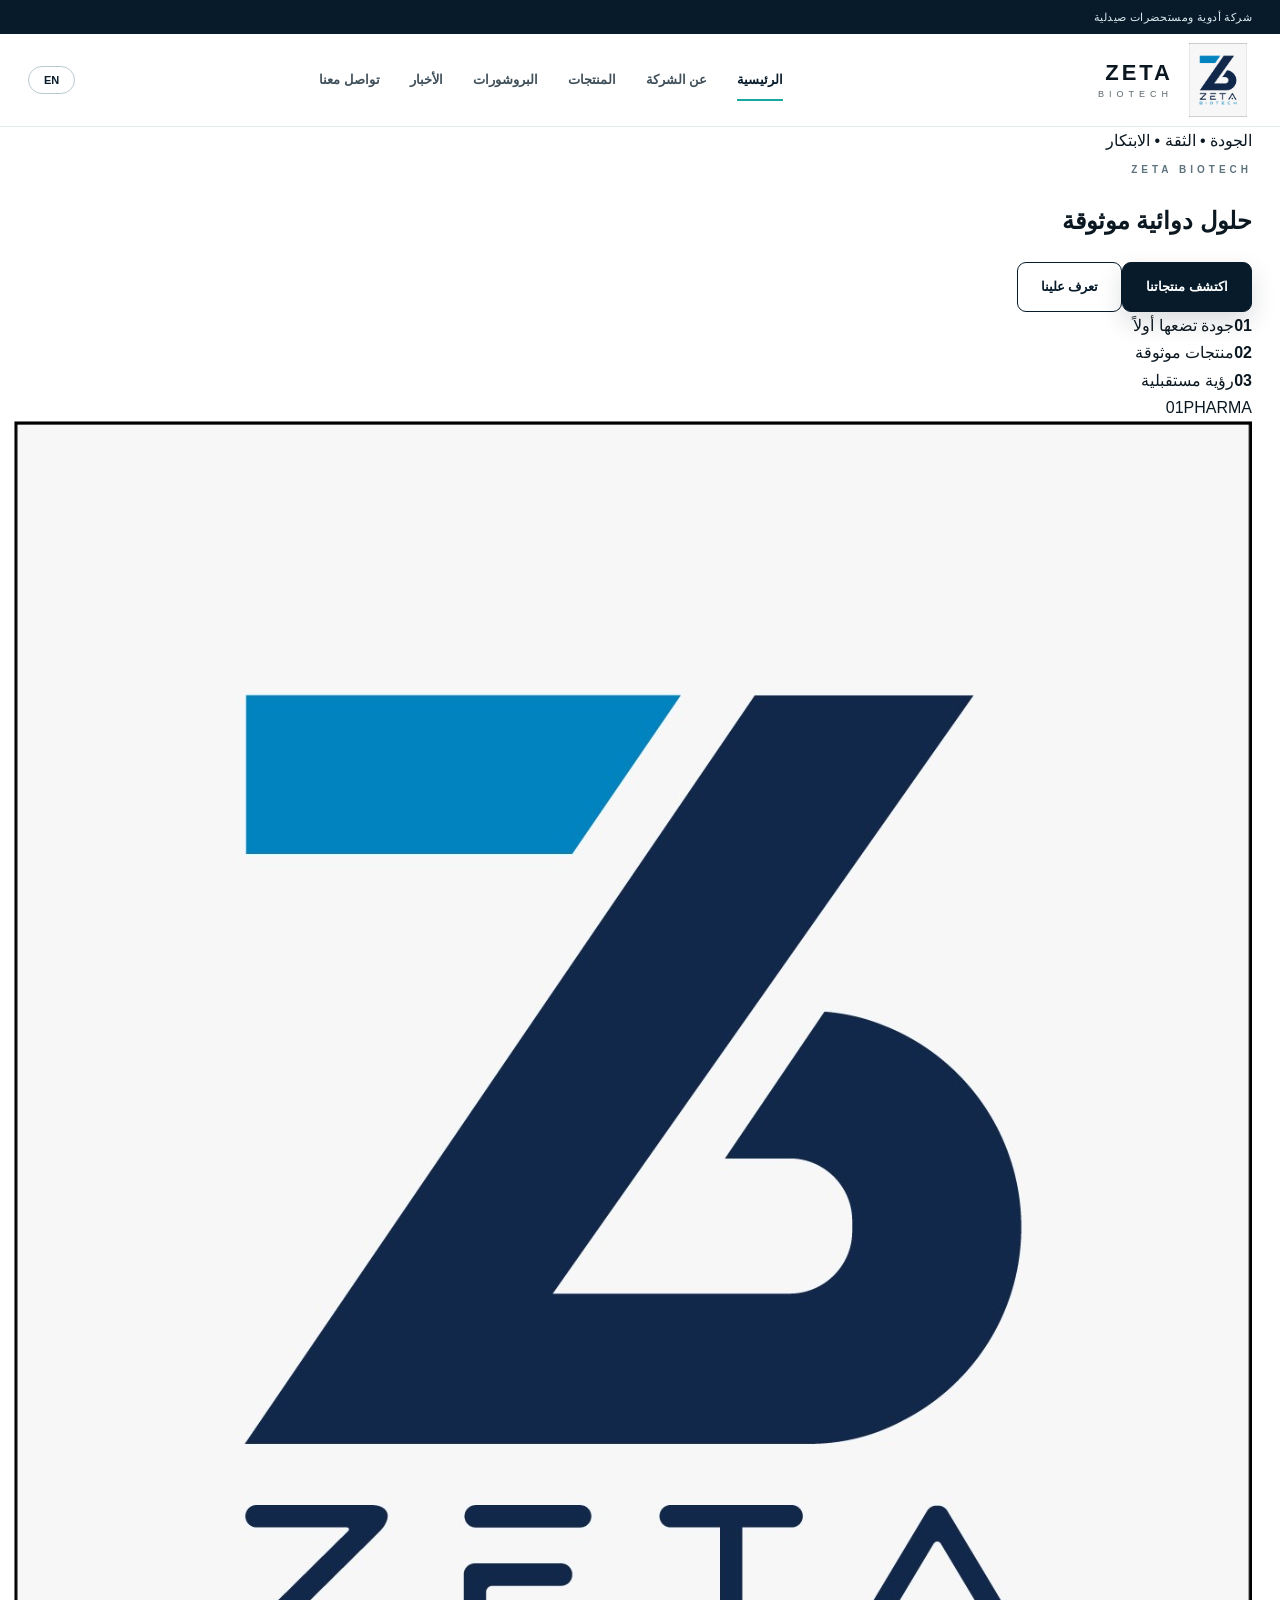
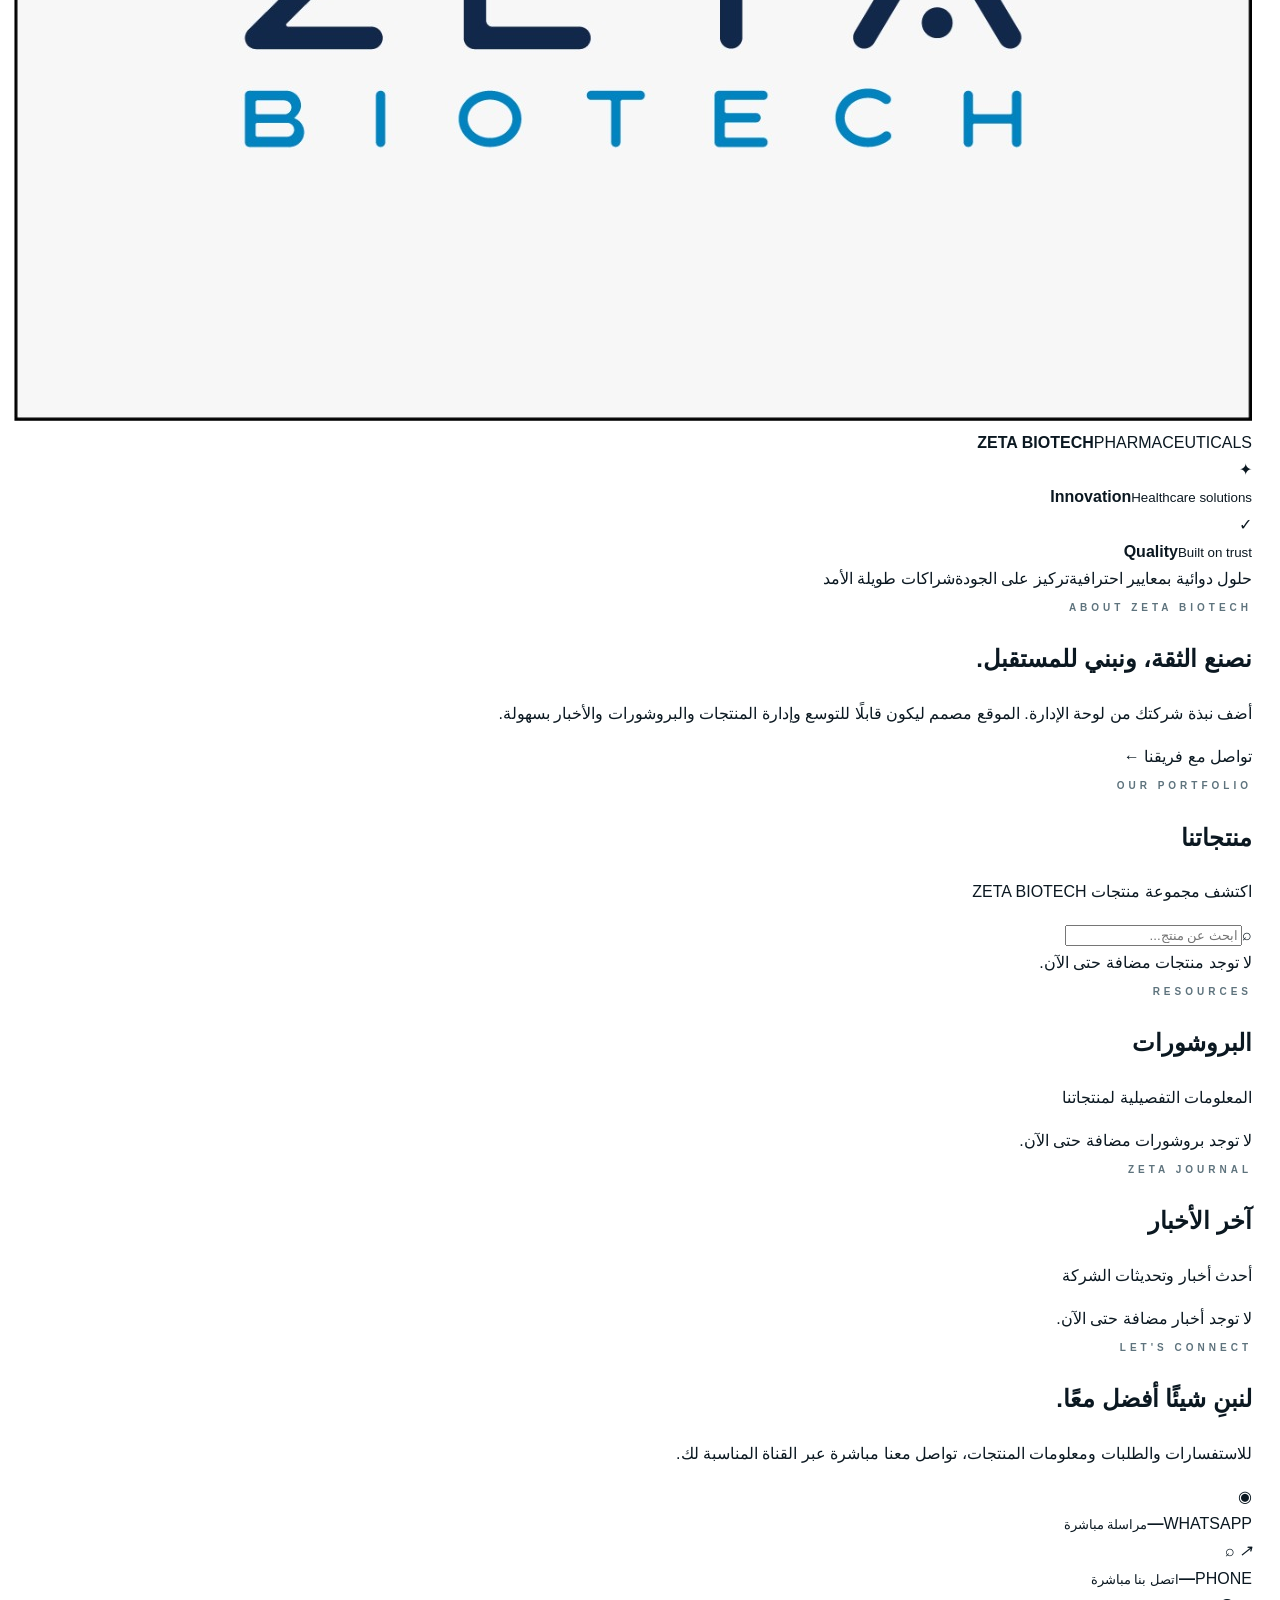
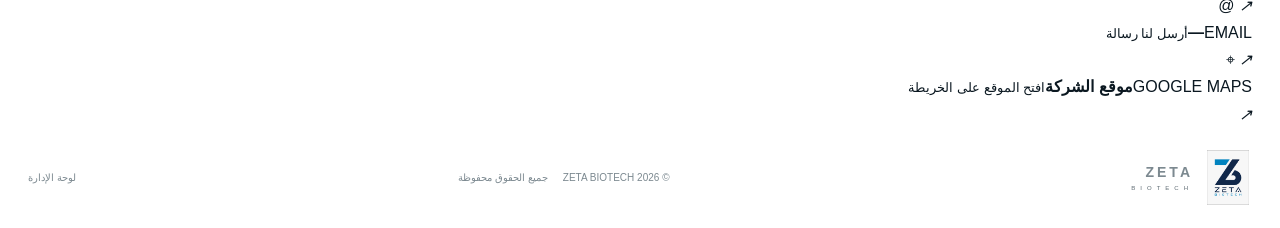
==== commit cafd7f3b: "Redesign contact section with four direct contact cards" ====
--- a/index.html
+++ b/index.html
@@ -60,8 +60,13 @@
 <section class="section gray" id="products"><div class="container"><div class="section-head"><div><span class="kicker">OUR PORTFOLIO</span><h2 data-ar="منتجاتنا" data-en="Our Products">منتجاتنا</h2><p data-ar="اكتشف مجموعة منتجات ZETA BIOTECH" data-en="Explore the ZETA BIOTECH portfolio">اكتشف مجموعة منتجات ZETA BIOTECH</p></div><div class="search"><span>⌕</span><input id="productSearch" type="search" placeholder="ابحث عن منتج..." aria-label="Product search"></div></div><div class="grid" id="productsGrid"></div></div></section>
 <section class="section" id="brochures"><div class="container"><div class="section-head"><div><span class="kicker">RESOURCES</span><h2 data-ar="البروشورات" data-en="Brochures">البروشورات</h2><p data-ar="المعلومات التفصيلية لمنتجاتنا" data-en="Detailed product information">المعلومات التفصيلية لمنتجاتنا</p></div></div><div class="grid" id="brochuresGrid"></div></div></section>
 <section class="section gray" id="news"><div class="container"><div class="section-head"><div><span class="kicker">ZETA JOURNAL</span><h2 data-ar="آخر الأخبار" data-en="Latest News">آخر الأخبار</h2><p data-ar="أحدث أخبار وتحديثات الشركة" data-en="Company news and updates">أحدث أخبار وتحديثات الشركة</p></div></div><div class="grid" id="newsGrid"></div></div></section>
-<section class="contact" id="contact"><div class="contact-glow"></div><div class="container"><div class="contact-card"><div class="contact-copy"><span class="kicker">LET'S CONNECT</span><h2 data-ar="لنبنِ شيئًا أفضل معًا." data-en="Let's build something better together.">لنبنِ شيئًا أفضل معًا.</h2><p data-ar="للاستفسارات والطلبات ومعلومات المنتجات، تواصل معنا عبر القنوات التالية." data-en="For inquiries, orders and product information, contact us through the following channels.">للاستفسارات والطلبات ومعلومات المنتجات، تواصل معنا عبر القنوات التالية.</p></div><div class="contact-list"><a id="phoneLink"><span>PHONE</span><b id="phone">—</b><em>↗</em></a><a id="whatsappLink" target="_blank" rel="noopener"><span>WHATSAPP</span><b id="whatsapp">—</b><em>↗</em></a><a id="emailLink"><span>EMAIL</span><b id="email">—</b><em>↗</em></a><div><span>ADDRESS</span><b id="address">—</b></div></div></div></div></section>
+<section class="contact" id="contact"><div class="contact-glow"></div><div class="container"><div class="contact-card"><div class="contact-copy"><span class="kicker">LET'S CONNECT</span><h2 data-ar="لنبنِ شيئًا أفضل معًا." data-en="Let's build something better together.">لنبنِ شيئًا أفضل معًا.</h2><p data-ar="للاستفسارات والطلبات ومعلومات المنتجات، تواصل معنا مباشرة عبر القناة المناسبة لك." data-en="For inquiries, orders and product information, reach us directly through the channel that suits you.">للاستفسارات والطلبات ومعلومات المنتجات، تواصل معنا مباشرة عبر القناة المناسبة لك.</p></div><div class="contact-cards">
+<a class="contact-item whatsapp-card" id="whatsappLink" target="_blank" rel="noopener"><span class="contact-icon">◉</span><div><span class="contact-label">WHATSAPP</span><b id="whatsapp">—</b><small data-ar="مراسلة مباشرة" data-en="Start a conversation">مراسلة مباشرة</small></div><em>↗</em></a>
+<a class="contact-item phone-card" id="phoneLink"><span class="contact-icon">⌕</span><div><span class="contact-label">PHONE</span><b id="phone">—</b><small data-ar="اتصل بنا مباشرة" data-en="Call us directly">اتصل بنا مباشرة</small></div><em>↗</em></a>
+<a class="contact-item email-card" id="emailLink"><span class="contact-icon">@</span><div><span class="contact-label">EMAIL</span><b id="email">—</b><small data-ar="أرسل لنا رسالة" data-en="Send us an email">أرسل لنا رسالة</small></div><em>↗</em></a>
+<a class="contact-item maps-card" id="mapsLink" target="_blank" rel="noopener"><span class="contact-icon">⌖</span><div><span class="contact-label">GOOGLE MAPS</span><b data-ar="موقع الشركة" data-en="Company Location">موقع الشركة</b><small data-ar="افتح الموقع على الخريطة" data-en="Open location on map">افتح الموقع على الخريطة</small></div><em>↗</em></a>
+</div></div></div></section>
 </main>
 <footer><div class="container footer-inner"><div class="logo footer-logo"><img src="/WhatsApp%20Image%202026-09-03%20at%2011.11.04%20PM.jpeg" alt=""><span><b>ZETA</b><small>BIOTECH</small></span></div><div class="footer-copy"><span>© <span id="year"></span> ZETA BIOTECH</span><span data-ar="جميع الحقوق محفوظة" data-en="All rights reserved">جميع الحقوق محفوظة</span></div><a href="admin/" data-ar="لوحة الإدارة" data-en="Admin">لوحة الإدارة</a></div></footer>
 <script src="app.js"></script>
-</body></html>
+</body></html>
--- a/styles.css
+++ b/styles.css
@@ -1 +1 @@
-:root{--ink:#111;--muted:#6d6d6d;--line:#e5e5e5;--soft:#f5f5f3;--white:#fff;--max:1180px;--radius:14px}*{box-sizing:border-box}html{scroll-behavior:smooth}body{margin:0;color:var(--ink);background:#fff;font-family:Arial,"Segoe UI",Tahoma,sans-serif;line-height:1.7}a{text-decoration:none;color:inherit}.container{width:min(var(--max),calc(100% - 40px));margin:auto}.topbar{background:#111;color:#fff;font-size:12px}.topbar-inner{height:36px;display:flex;justify-content:space-between;align-items:center}.header{position:sticky;top:0;z-index:50;background:rgba(255,255,255,.96);backdrop-filter:blur(14px);border-bottom:1px solid var(--line)}.header-inner{height:92px;display:flex;align-items:center;gap:32px}.logo{display:flex;align-items:center;gap:12px;min-width:220px}.logo img{width:72px;height:78px;object-fit:contain}.logo b,.logo small{display:block;line-height:1;letter-spacing:3px}.logo b{font-size:23px}.logo small{font-size:10px;letter-spacing:5px;margin-top:6px}.header nav{display:flex;align-items:center;justify-content:center;gap:28px;flex:1}.header nav a{font-size:14px;color:#333}.header nav a:hover{color:#000}.language,.menu{border:1px solid #222;background:#fff;border-radius:999px;cursor:pointer}.language{padding:7px 15px}.menu{display:none;padding:8px 11px;font-size:18px}.hero{background:linear-gradient(180deg,#fff 0,#fafafa 100%);border-bottom:1px solid var(--line)}.hero-grid{min-height:690px;display:grid;grid-template-columns:1.05fr .95fr;gap:70px;align-items:center;padding:80px 0}.kicker{font-size:11px;letter-spacing:4px;color:#707070;font-weight:700}.hero h1{font-size:clamp(44px,6vw,78px);line-height:1.05;margin:14px 0 24px;max-width:720px}.hero-copy>p{font-size:19px;color:var(--muted);max-width:620px}.hero-actions{display:flex;gap:12px;margin-top:32px}.btn{display:inline-block;padding:13px 23px;border-radius:7px;border:1px solid #111;font-size:14px}.dark{background:#111;color:#fff}.light{background:#fff}.hero-art{height:440px;background:#efefed;border:1px solid #ddd;border-radius:2px;position:relative;display:flex;flex-direction:column;align-items:center;justify-content:center;overflow:hidden}.hero-art img{width:250px;height:285px;object-fit:contain;position:relative;z-index:2}.hero-art p{font-size:12px;letter-spacing:6px;position:relative;z-index:2}.hero-watermark{position:absolute;font-size:650px;font-weight:900;line-height:.7;color:#fff;opacity:.75;transform:translateY(70px)}.intro,.section{padding:100px 0}.split{display:grid;grid-template-columns:1fr 1fr;gap:100px}.split h2,.section-head h2,.contact-card h2{font-size:45px;line-height:1.15;margin:12px 0}.split p{font-size:20px;color:var(--muted);margin-top:32px}.gray{background:var(--soft)}.section-head{display:flex;align-items:end;justify-content:space-between;gap:30px;margin-bottom:35px}.search input{width:270px;padding:12px 15px;border:1px solid #ccc;border-radius:7px;background:#fff;font:inherit}.grid{display:grid;grid-template-columns:repeat(3,1fr);gap:22px}.card{background:#fff;border:1px solid var(--line);min-height:100%;overflow:hidden;transition:.2s}.card:hover{transform:translateY(-3px);box-shadow:0 14px 40px rgba(0,0,0,.07)}.card-image{width:100%;aspect-ratio:1.15;background:#f2f2f0;object-fit:contain}.card-body{padding:22px}.card h3{margin:0 0 7px;font-size:20px}.card .meta{font-size:12px;color:#777}.card p{color:var(--muted);margin:10px 0}.card-actions{display:flex;gap:8px;margin-top:18px}.small-btn{border:1px solid #222;padding:8px 13px;border-radius:6px;font-size:12px}.empty{border:1px dashed #bbb;padding:38px;text-align:center;color:#777;grid-column:1/-1}.contact{padding:90px 0;background:#111;color:#fff}.contact-card{display:grid;grid-template-columns:1fr 1fr;gap:80px}.contact .kicker{color:#aaa}.contact-card p{color:#bbb;max-width:520px}.contact-list{display:grid;grid-template-columns:1fr 1fr;gap:1px;background:#444;border:1px solid #444}.contact-list>*{background:#111;padding:22px}.contact-list span{display:block;color:#888;font-size:10px;letter-spacing:3px;margin-bottom:5px}.contact-list b{font-size:14px;word-break:break-word}.footer-inner{min-height:95px;display:flex;align-items:center;justify-content:space-between;color:#777;font-size:12px}.footer-logo{min-width:180px}.footer-logo img{width:48px;height:56px}.footer-logo b{font-size:15px}.footer-logo small{font-size:7px}.footer-inner>a{color:#111;border-bottom:1px solid #111}@media(max-width:850px){.header-inner{height:auto;min-height:82px;flex-wrap:wrap}.menu{display:block;margin-inline-start:auto}.header nav{display:none;order:5;flex-basis:100%;overflow:auto;justify-content:flex-start;padding:0 0 15px}.header nav.open{display:flex}.language{order:4}.hero-grid,.split,.contact-card{grid-template-columns:1fr;gap:45px}.hero-grid{padding:55px 0}.hero-art{height:330px}.hero-art img{width:220px;height:250px}.hero h1{font-size:48px}.grid{grid-template-columns:1fr}.section-head{align-items:stretch;flex-direction:column}.search input{width:100%}.contact-list{grid-template-columns:1fr}.footer-inner{flex-wrap:wrap;padding:20px 0;gap:12px}.topbar-inner{height:auto;min-height:34px}.logo img{width:64px;height:70px}}+:root{--navy:#071b2b;--navy-2:#0d2a3d;--teal:#18a9a1;--teal-soft:#e8f7f6;--ink:#0b1821;--muted:#64727c;--line:#dce5e9;--soft:#f4f8f8;--white:#fff;--max:1240px;--radius:20px}*{box-sizing:border-box}html{scroll-behavior:smooth}body{margin:0;color:var(--ink);background:#fff;font-family:Arial,"Segoe UI",Tahoma,sans-serif;line-height:1.7}body:before{content:"";position:fixed;inset:0;pointer-events:none;opacity:.035;background-image:radial-gradient(#071b2b .7px,transparent .7px);background-size:8px 8px;z-index:-1}a{text-decoration:none;color:inherit}.container{width:min(var(--max),calc(100% - 56px));margin:auto}.topbar{background:var(--navy);color:#dcecef;font-size:11px}.topbar-inner{height:34px;display:flex;justify-content:space-between;align-items:center;letter-spacing:.4px}.header{position:sticky;top:0;z-index:50;background:rgba(255,255,255,.94);backdrop-filter:blur(18px);border-bottom:1px solid rgba(220,229,233,.8)}.header-inner{min-height:92px;display:flex;align-items:center;gap:34px}.logo{display:flex;align-items:center;gap:11px;min-width:225px}.logo img{width:68px;height:74px;object-fit:contain}.logo b,.logo small{display:block;line-height:1;letter-spacing:3px}.logo b{font-size:22px}.logo small{font-size:9px;letter-spacing:5px;margin-top:6px;color:#5b6870}.header nav{display:flex;align-items:center;justify-content:center;gap:30px;flex:1}.header nav a{position:relative;font-size:13px;font-weight:600;color:#40505a;padding:35px 0}.header nav a:after{content:"";position:absolute;right:0;left:0;bottom:25px;height:2px;background:var(--teal);transform:scaleX(0);transform-origin:center;transition:.25s}.header nav a:hover,.header nav a.active{color:var(--navy)}.header nav a:hover:after,.header nav a.active:after{transform:scaleX(1)}.language,.menu{border:1px solid #b9c8ce;background:#fff;border-radius:999px;cursor:pointer;color:var(--navy)}.language{padding:7px 15px;font-size:11px;font-weight:700}.menu{display:none;padding:8px 11px;font-size:18px}.kicker{font-size:10px;letter-spacing:4px;color:#5e737d;font-weight:800}.btn{display:inline-flex;align-items:center;justify-content:center;gap:13px;padding:13px 23px;border-radius:9px;border:1px solid var(--navy);font-size:13px;font-weight:700;transition:.25s}.btn.primary{background:var(--navy);color:#fff;box-shadow:0 10px 25px rgba(7,27,43,.15)}.btn.primary:hover{background:var(--teal);border-color:var(--teal);transform:translateY(-2px)}.btn.ghost{background:#fff;color:var(--navy)}.btn.ghost:hover{background:var(--teal-soft);transform:translateY(-2px)}.product-detail-hero{position:relative;overflow:hidden;background:linear-gradient(135deg,#f9fcfc 0,#fff 55%,#eef8f7 100%);border-bottom:1px solid var(--line)}.detail-glow{position:absolute;width:620px;height:620px;border-radius:50%;background:rgba(24,169,161,.09);filter:blur(8px);left:-260px;top:-230px}.product-detail-grid{min-height:680px;display:grid;grid-template-columns:.9fr 1.1fr;gap:95px;align-items:center;padding:70px 0}.product-detail-image{height:520px;border-radius:30px;background:linear-gradient(145deg,#082337,#0e3448);box-shadow:0 35px 80px rgba(7,27,43,.18);display:flex;align-items:center;justify-content:center;position:relative;overflow:hidden}.product-detail-image:before,.product-detail-image:after{content:"";position:absolute;border:1px solid rgba(255,255,255,.13);border-radius:50%}.product-detail-image:before{width:470px;height:470px;right:-210px;top:-150px}.product-detail-image:after{width:360px;height:360px;left:-160px;bottom:-170px;border-color:rgba(24,169,161,.3)}.product-detail-image img{width:78%;height:82%;object-fit:contain;position:relative;z-index:2;filter:drop-shadow(0 25px 30px rgba(0,0,0,.22))}.detail-image-placeholder{font-size:44px;line-height:1.05;text-align:center;letter-spacing:8px;color:#d8eeee;font-weight:800;position:relative;z-index:2}.product-detail-copy{position:relative;z-index:2}.product-detail-copy h1{font-size:clamp(46px,5vw,76px);line-height:1.05;letter-spacing:-2px;color:var(--navy);margin:16px 0 25px}.detail-line{width:72px;height:3px;background:var(--teal);margin-bottom:30px}.detail-facts{display:grid;grid-template-columns:1fr 1fr;border-top:1px solid var(--line);border-bottom:1px solid var(--line);margin-bottom:28px}.detail-facts div{padding:19px 0}.detail-facts div+div{border-right:1px solid var(--line);padding-right:25px}.detail-facts span{display:block;font-size:9px;letter-spacing:2px;color:#78909a;margin-bottom:5px}.detail-facts b{font-size:16px;color:var(--navy)}.product-detail-copy>p{font-size:17px;color:var(--muted);max-width:650px;white-space:pre-line}.detail-actions{display:flex;gap:12px;margin-top:30px;flex-wrap:wrap}.detail-empty{min-height:560px;display:grid;place-items:center;text-align:center;padding:60px}.detail-empty h1{color:var(--navy)}.detail-footer{padding:75px 0;background:var(--soft);border-bottom:1px solid var(--line)}.detail-footer .container{display:flex;align-items:center;justify-content:space-between;gap:30px}.detail-footer h2{font-size:clamp(34px,4vw,52px);line-height:1.1;color:var(--navy);margin:12px 0 0}.footer-inner{min-height:100px;display:flex;align-items:center;justify-content:space-between;color:#7c8990;font-size:10px}.footer-logo{min-width:200px}.footer-logo img{width:48px;height:55px}.footer-logo b{font-size:14px}.footer-logo small{font-size:6px}.footer-copy{display:flex;gap:15px}@media(max-width:850px){.container{width:min(var(--max),calc(100% - 32px))}.header-inner{min-height:80px;flex-wrap:wrap;gap:12px}.menu{display:block;margin-inline-start:auto}.header nav{display:none;order:5;flex-basis:100%;overflow:auto;justify-content:flex-start;padding:0 0 14px;gap:22px}.header nav.open{display:flex}.header nav a{padding:8px 0}.header nav a:after{bottom:0}.language{order:4}.logo{min-width:auto}.logo img{width:60px;height:67px}.product-detail-grid{grid-template-columns:1fr;gap:45px;min-height:auto;padding:45px 0 70px}.product-detail-image{height:430px}.product-detail-copy h1{font-size:48px}.detail-facts{grid-template-columns:1fr}.detail-facts div+div{border-right:0;border-top:1px solid var(--line);padding-right:0}.detail-footer .container{flex-direction:column;align-items:flex-start}.footer-inner{flex-wrap:wrap;padding:22px 0;gap:15px}.footer-copy{order:3;flex-basis:100%}}
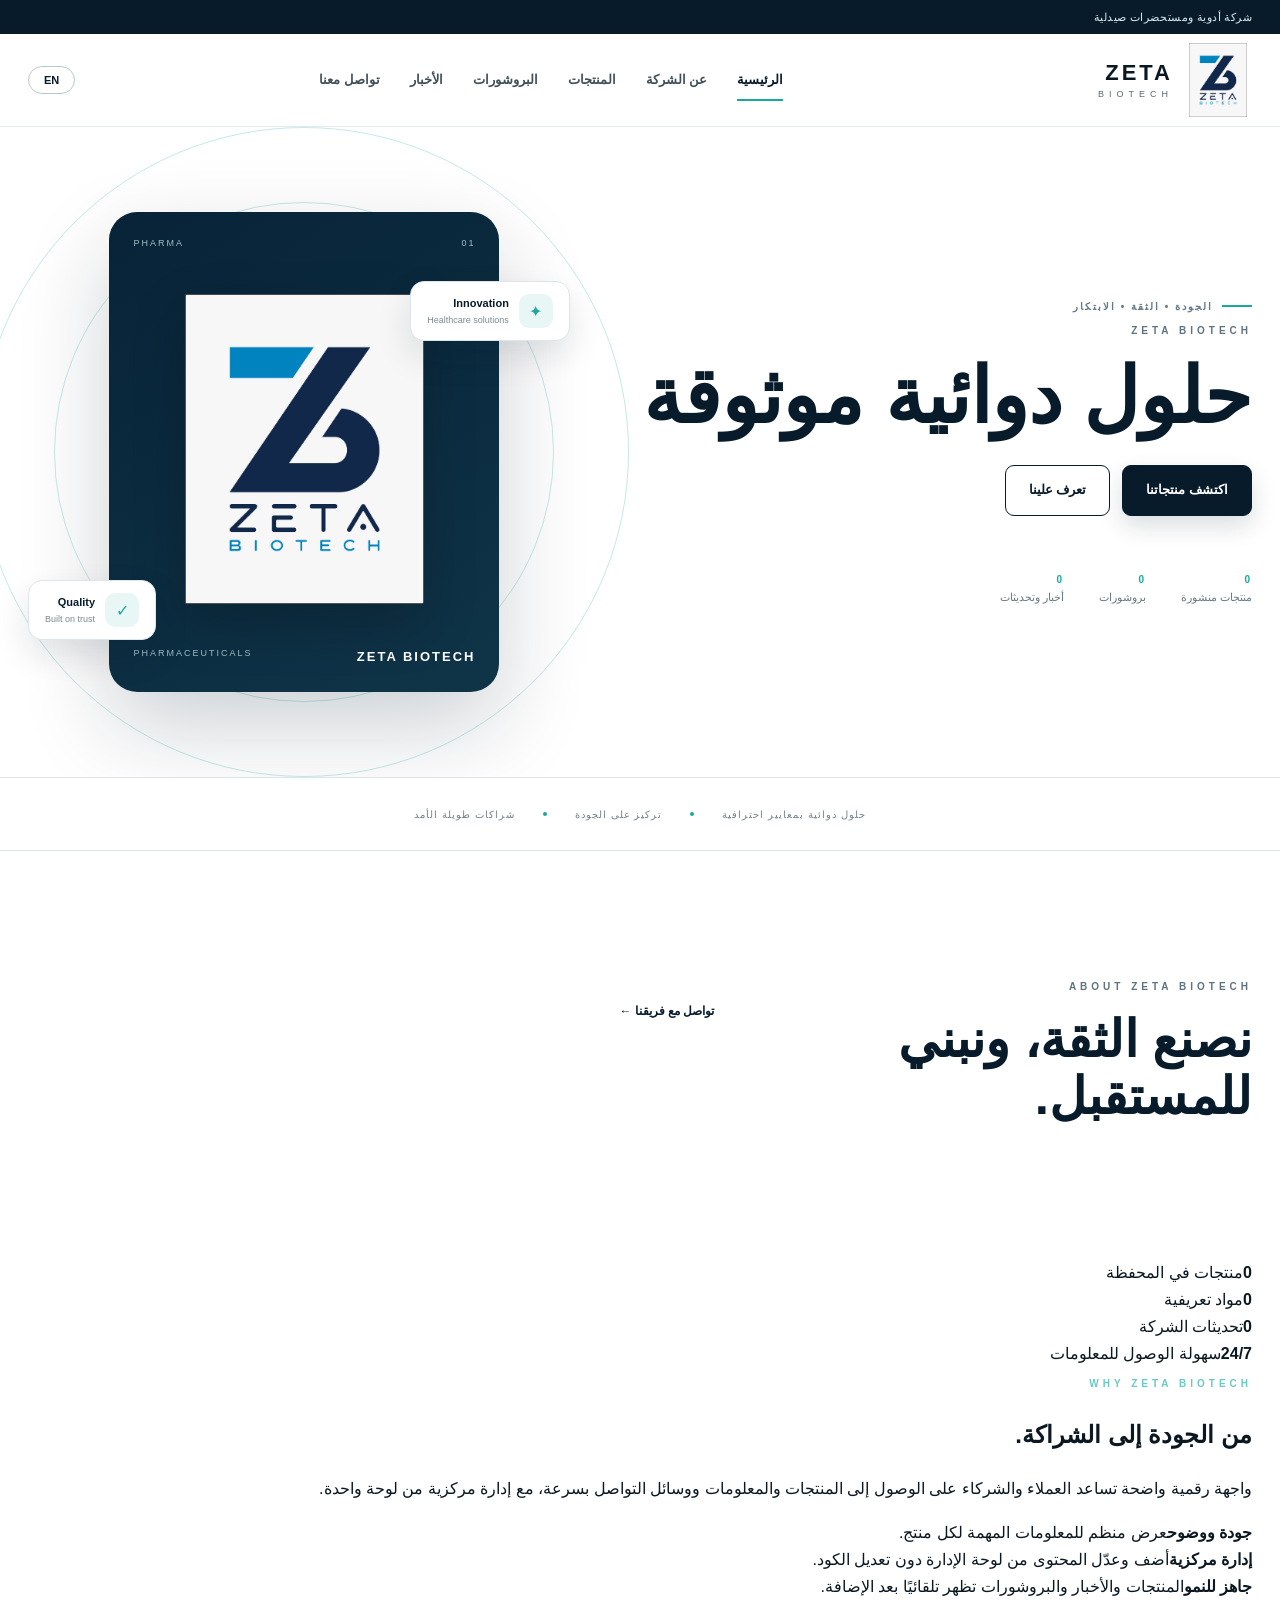
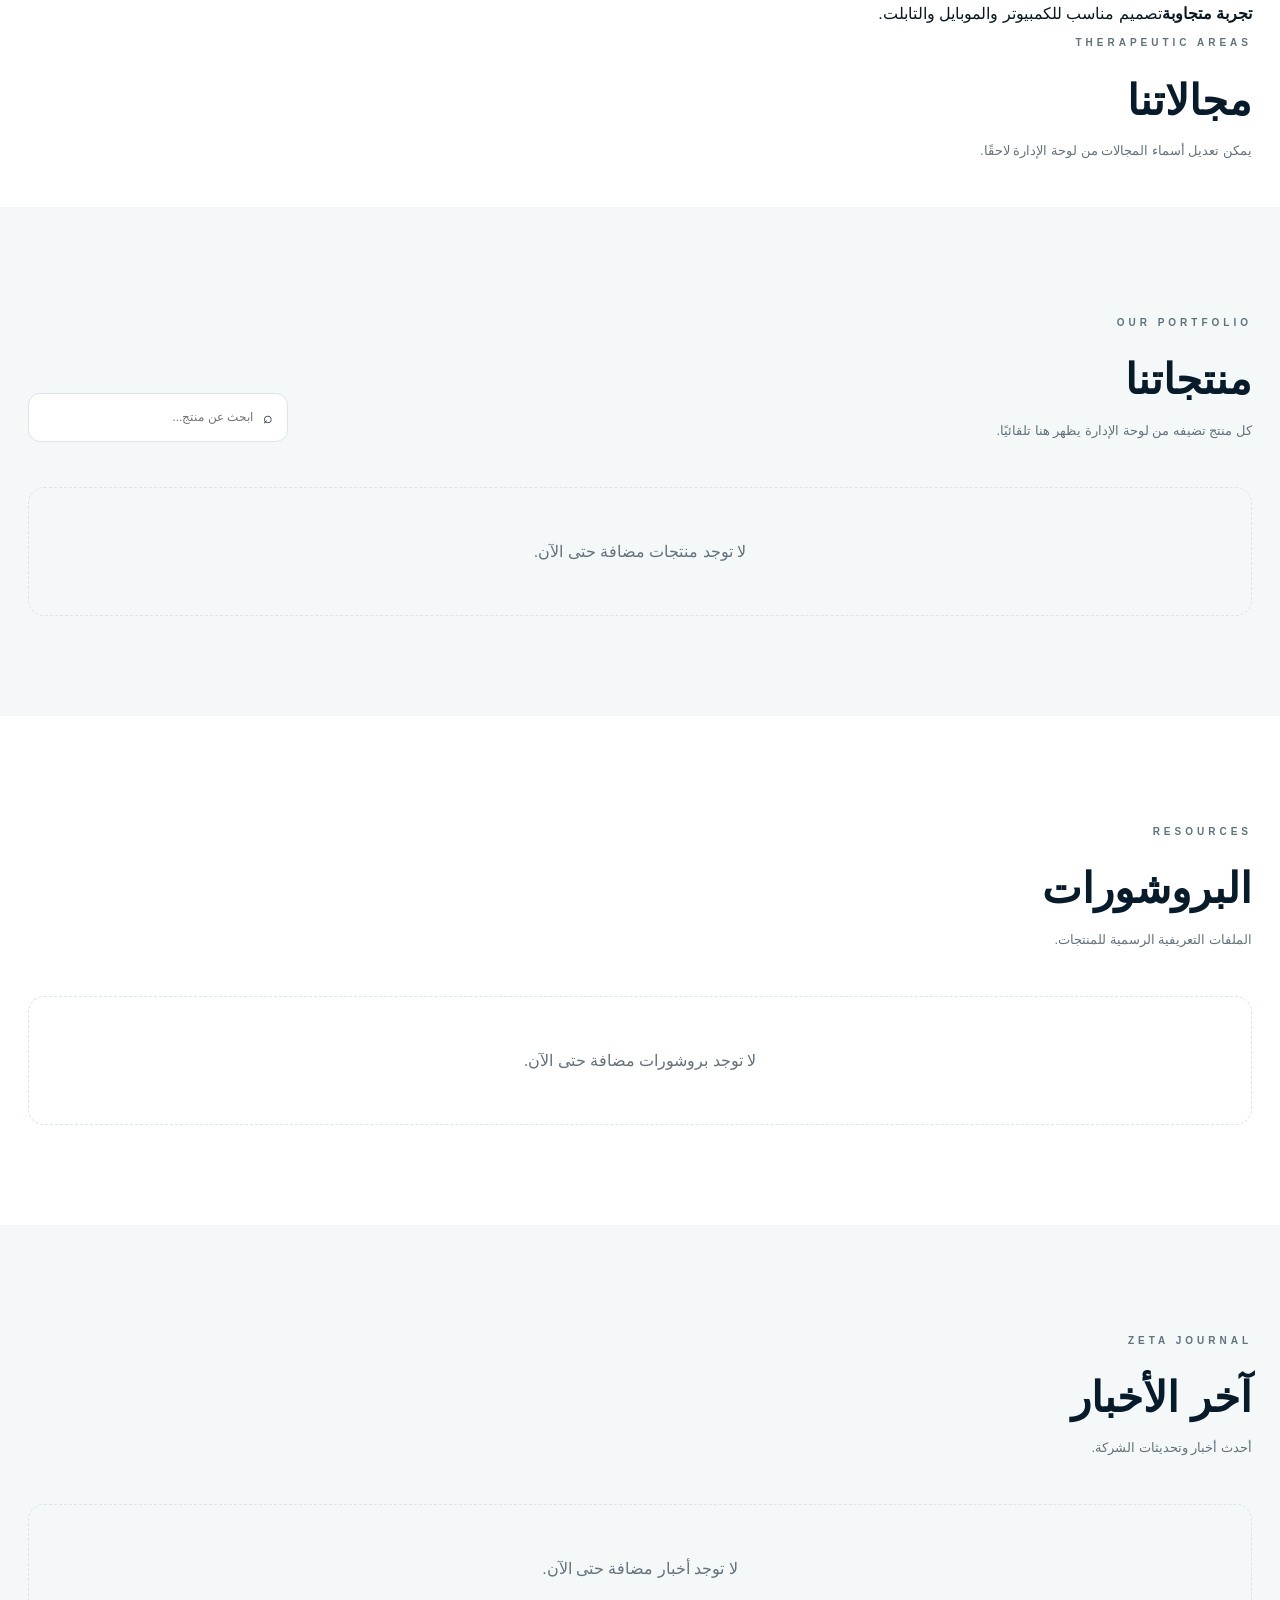
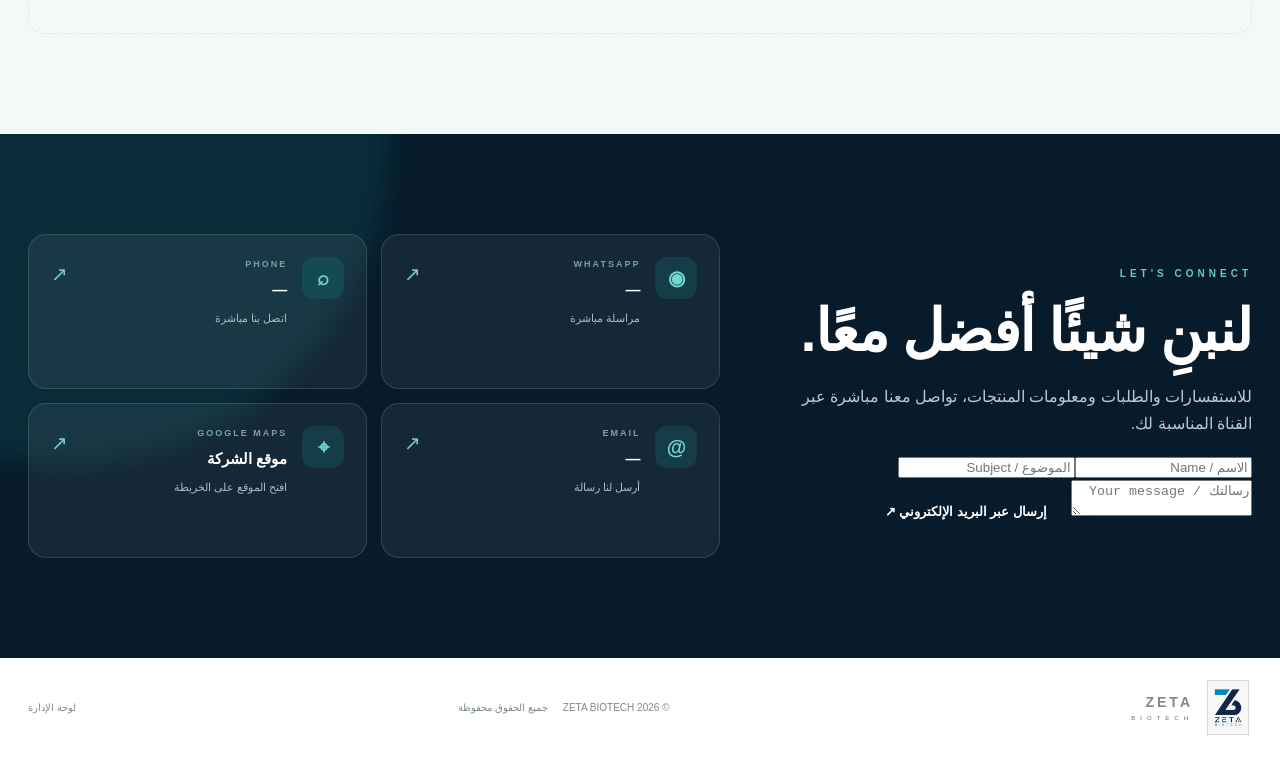
==== commit 265c726a: "Upgrade homepage with dynamic stats, why-us, focus areas, SEO schema and contact form" ====
--- a/index.html
+++ b/index.html
@@ -1,72 +1 @@
-<!doctype html>
-<html lang="ar" dir="rtl">
-<head>
-<meta charset="utf-8">
-<meta name="viewport" content="width=device-width,initial-scale=1">
-<meta name="description" content="ZETA BIOTECH — Pharmaceuticals Company">
-<meta name="robots" content="index,follow">
-<meta name="author" content="ZETA BIOTECH">
-<link rel="canonical" href="https://zeta-biotech.com/">
-<meta name="theme-color" content="#071b2b">
-<meta property="og:type" content="website">
-<meta property="og:url" content="https://zeta-biotech.com/">
-<meta property="og:title" content="ZETA BIOTECH">
-<meta property="og:description" content="ZETA BIOTECH — Pharmaceuticals Company">
-<meta property="og:image" content="https://zeta-biotech.zeta-biotech.workers.dev/WhatsApp%20Image%202026-09-03%20at%2011.11.04%20PM.jpeg">
-<title>ZETA BIOTECH</title>
-<link rel="icon" href="/WhatsApp%20Image%202026-09-03%20at%2011.11.04%20PM.jpeg">
-<link rel="manifest" href="/site.webmanifest">
-<link rel="stylesheet" href="styles.css">
-</head>
-<body>
-<div class="topbar"><div class="container topbar-inner"><span data-ar="شركة أدوية ومستحضرات صيدلية" data-en="Pharmaceutical & Healthcare Company">شركة أدوية ومستحضرات صيدلية</span><span id="topContact"></span></div></div>
-<header class="header" id="header">
-  <div class="container header-inner">
-    <a class="logo" href="#home"><img src="/WhatsApp%20Image%202026-09-03%20at%2011.11.04%20PM.jpeg" alt="ZETA BIOTECH"><span><b>ZETA</b><small>BIOTECH</small></span></a>
-    <button class="menu" id="menu" aria-label="Menu">☰</button>
-    <nav id="nav">
-      <a class="active" href="#home" data-ar="الرئيسية" data-en="Home">الرئيسية</a>
-      <a href="#about" data-ar="عن الشركة" data-en="About">عن الشركة</a>
-      <a href="#products" data-ar="المنتجات" data-en="Products">المنتجات</a>
-      <a href="#brochures" data-ar="البروشورات" data-en="Brochures">البروشورات</a>
-      <a href="#news" data-ar="الأخبار" data-en="News">الأخبار</a>
-      <a href="#contact" data-ar="تواصل معنا" data-en="Contact">تواصل معنا</a>
-    </nav>
-    <button class="language" id="language">EN</button>
-  </div>
-</header>
-<main>
-<section class="hero" id="home">
-  <div class="hero-glow hero-glow-one"></div><div class="hero-glow hero-glow-two"></div>
-  <div class="container hero-grid">
-    <div class="hero-copy">
-      <div class="eyebrow"><span></span><span data-ar="الجودة • الثقة • الابتكار" data-en="QUALITY • TRUST • INNOVATION">الجودة • الثقة • الابتكار</span></div>
-      <span class="kicker">ZETA BIOTECH</span>
-      <h1 id="heroTitle">حلول دوائية موثوقة</h1>
-      <p id="heroText">نضع الجودة والاحترافية في قلب كل منتج.</p>
-      <div class="hero-actions"><a class="btn primary" href="#products" data-ar="اكتشف منتجاتنا" data-en="Explore Products">اكتشف منتجاتنا <span>←</span></a><a class="btn ghost" href="#about" data-ar="تعرف علينا" data-en="Discover ZETA">تعرف علينا</a></div>
-      <div class="hero-stats"><div><b>01</b><span data-ar="جودة تضعها أولاً" data-en="Quality first">جودة تضعها أولاً</span></div><div><b>02</b><span data-ar="منتجات موثوقة" data-en="Trusted products">منتجات موثوقة</span></div><div><b>03</b><span data-ar="رؤية مستقبلية" data-en="Future focused">رؤية مستقبلية</span></div></div>
-    </div>
-    <div class="hero-visual">
-      <div class="visual-orbit orbit-a"></div><div class="visual-orbit orbit-b"></div>
-      <div class="visual-card"><div class="visual-top"><span>01</span><span>PHARMA</span></div><img src="/WhatsApp%20Image%202026-09-03%20at%2011.11.04%20PM.jpeg" alt="ZETA BIOTECH"><div class="visual-bottom"><b>ZETA BIOTECH</b><span data-ar="PHARMACEUTICALS" data-en="PHARMACEUTICALS">PHARMACEUTICALS</span></div></div>
-      <div class="floating-chip chip-one"><span>✦</span><div><b>Innovation</b><small>Healthcare solutions</small></div></div>
-      <div class="floating-chip chip-two"><span>✓</span><div><b>Quality</b><small>Built on trust</small></div></div>
-    </div>
-  </div>
-</section>
-<section class="trust-strip"><div class="container trust-inner"><span data-ar="حلول دوائية بمعايير احترافية" data-en="Professional pharmaceutical solutions">حلول دوائية بمعايير احترافية</span><i></i><span data-ar="تركيز على الجودة" data-en="Quality focused">تركيز على الجودة</span><i></i><span data-ar="شراكات طويلة الأمد" data-en="Long-term partnerships">شراكات طويلة الأمد</span></div></section>
-<section class="intro" id="about"><div class="container split"><div class="section-title"><span class="kicker">ABOUT ZETA BIOTECH</span><h2 data-ar="نصنع الثقة، ونبني للمستقبل." data-en="Building trust. Creating the future.">نصنع الثقة، ونبني للمستقبل.</h2></div><div class="intro-copy"><p id="aboutText" data-ar="أضف نبذة شركتك من لوحة الإدارة. الموقع مصمم ليكون قابلًا للتوسع وإدارة المنتجات والبروشورات والأخبار بسهولة." data-en="Add your company profile from the admin panel. The website is designed to grow with your products, brochures and news.">أضف نبذة شركتك من لوحة الإدارة. الموقع مصمم ليكون قابلًا للتوسع وإدارة المنتجات والبروشورات والأخبار بسهولة.</p><a class="text-link" href="#contact" data-ar="تواصل مع فريقنا ←" data-en="Talk to our team →">تواصل مع فريقنا ←</a></div></div></section>
-<section class="section gray" id="products"><div class="container"><div class="section-head"><div><span class="kicker">OUR PORTFOLIO</span><h2 data-ar="منتجاتنا" data-en="Our Products">منتجاتنا</h2><p data-ar="اكتشف مجموعة منتجات ZETA BIOTECH" data-en="Explore the ZETA BIOTECH portfolio">اكتشف مجموعة منتجات ZETA BIOTECH</p></div><div class="search"><span>⌕</span><input id="productSearch" type="search" placeholder="ابحث عن منتج..." aria-label="Product search"></div></div><div class="grid" id="productsGrid"></div></div></section>
-<section class="section" id="brochures"><div class="container"><div class="section-head"><div><span class="kicker">RESOURCES</span><h2 data-ar="البروشورات" data-en="Brochures">البروشورات</h2><p data-ar="المعلومات التفصيلية لمنتجاتنا" data-en="Detailed product information">المعلومات التفصيلية لمنتجاتنا</p></div></div><div class="grid" id="brochuresGrid"></div></div></section>
-<section class="section gray" id="news"><div class="container"><div class="section-head"><div><span class="kicker">ZETA JOURNAL</span><h2 data-ar="آخر الأخبار" data-en="Latest News">آخر الأخبار</h2><p data-ar="أحدث أخبار وتحديثات الشركة" data-en="Company news and updates">أحدث أخبار وتحديثات الشركة</p></div></div><div class="grid" id="newsGrid"></div></div></section>
-<section class="contact" id="contact"><div class="contact-glow"></div><div class="container"><div class="contact-card"><div class="contact-copy"><span class="kicker">LET'S CONNECT</span><h2 data-ar="لنبنِ شيئًا أفضل معًا." data-en="Let's build something better together.">لنبنِ شيئًا أفضل معًا.</h2><p data-ar="للاستفسارات والطلبات ومعلومات المنتجات، تواصل معنا مباشرة عبر القناة المناسبة لك." data-en="For inquiries, orders and product information, reach us directly through the channel that suits you.">للاستفسارات والطلبات ومعلومات المنتجات، تواصل معنا مباشرة عبر القناة المناسبة لك.</p></div><div class="contact-cards">
-<a class="contact-item whatsapp-card" id="whatsappLink" target="_blank" rel="noopener"><span class="contact-icon">◉</span><div><span class="contact-label">WHATSAPP</span><b id="whatsapp">—</b><small data-ar="مراسلة مباشرة" data-en="Start a conversation">مراسلة مباشرة</small></div><em>↗</em></a>
-<a class="contact-item phone-card" id="phoneLink"><span class="contact-icon">⌕</span><div><span class="contact-label">PHONE</span><b id="phone">—</b><small data-ar="اتصل بنا مباشرة" data-en="Call us directly">اتصل بنا مباشرة</small></div><em>↗</em></a>
-<a class="contact-item email-card" id="emailLink"><span class="contact-icon">@</span><div><span class="contact-label">EMAIL</span><b id="email">—</b><small data-ar="أرسل لنا رسالة" data-en="Send us an email">أرسل لنا رسالة</small></div><em>↗</em></a>
-<a class="contact-item maps-card" id="mapsLink" target="_blank" rel="noopener"><span class="contact-icon">⌖</span><div><span class="contact-label">GOOGLE MAPS</span><b data-ar="موقع الشركة" data-en="Company Location">موقع الشركة</b><small data-ar="افتح الموقع على الخريطة" data-en="Open location on map">افتح الموقع على الخريطة</small></div><em>↗</em></a>
-</div></div></div></section>
-</main>
-<footer><div class="container footer-inner"><div class="logo footer-logo"><img src="/WhatsApp%20Image%202026-09-03%20at%2011.11.04%20PM.jpeg" alt=""><span><b>ZETA</b><small>BIOTECH</small></span></div><div class="footer-copy"><span>© <span id="year"></span> ZETA BIOTECH</span><span data-ar="جميع الحقوق محفوظة" data-en="All rights reserved">جميع الحقوق محفوظة</span></div><a href="admin/" data-ar="لوحة الإدارة" data-en="Admin">لوحة الإدارة</a></div></footer>
-<script src="app.js"></script>
-</body></html>+<!doctype html><html lang="ar" dir="rtl"><head><meta charset="utf-8"><meta name="viewport" content="width=device-width,initial-scale=1"><meta name="description" id="metaDescription" content="ZETA BIOTECH — شركة أدوية وحلول صحية"><meta name="robots" content="index,follow"><meta name="author" content="ZETA BIOTECH"><link rel="canonical" href="https://zeta-biotech.com/"><meta name="theme-color" content="#071b2b"><meta property="og:type" content="website"><meta property="og:url" content="https://zeta-biotech.com/"><meta property="og:title" content="ZETA BIOTECH"><meta property="og:description" id="ogDescription" content="ZETA BIOTECH — Pharmaceuticals Company"><meta property="og:image" content="https://zeta-biotech.zeta-biotech.workers.dev/WhatsApp%20Image%202026-09-03%20at%2011.11.04%20PM.jpeg"><meta name="twitter:card" content="summary_large_image"><title id="pageTitle">ZETA BIOTECH</title><link rel="icon" href="/WhatsApp%20Image%202026-09-03%20at%2011.11.04%20PM.jpeg"><link rel="manifest" href="/site.webmanifest"><link rel="stylesheet" href="styles.css"><script type="application/ld+json" id="orgSchema">{"@context":"https://schema.org","@type":"Organization","name":"ZETA BIOTECH","url":"https://zeta-biotech.com/","logo":"https://zeta-biotech.zeta-biotech.workers.dev/WhatsApp%20Image%202026-09-03%20at%2011.11.04%20PM.jpeg"}</script></head><body><div class="topbar"><div class="container topbar-inner"><span data-ar="شركة أدوية ومستحضرات صيدلية" data-en="Pharmaceutical & Healthcare Company">شركة أدوية ومستحضرات صيدلية</span><span id="topContact"></span></div></div><header class="header"><div class="container header-inner"><a class="logo" href="#home"><img src="/WhatsApp%20Image%202026-09-03%20at%2011.11.04%20PM.jpeg" alt="ZETA BIOTECH"><span><b>ZETA</b><small>BIOTECH</small></span></a><button class="menu" id="menu" aria-label="Menu">☰</button><nav id="nav"><a class="active" href="#home" data-ar="الرئيسية" data-en="Home">الرئيسية</a><a href="#about" data-ar="عن الشركة" data-en="About">عن الشركة</a><a href="#products" data-ar="المنتجات" data-en="Products">المنتجات</a><a href="#brochures" data-ar="البروشورات" data-en="Brochures">البروشورات</a><a href="#news" data-ar="الأخبار" data-en="News">الأخبار</a><a href="#contact" data-ar="تواصل معنا" data-en="Contact">تواصل معنا</a></nav><button class="language" id="language">EN</button></div></header><main><section class="hero" id="home"><div class="container hero-grid"><div class="hero-copy"><div class="eyebrow"><span></span><span data-ar="الجودة • الثقة • الابتكار" data-en="QUALITY • TRUST • INNOVATION">الجودة • الثقة • الابتكار</span></div><span class="kicker">ZETA BIOTECH</span><h1 id="heroTitle">حلول دوائية موثوقة</h1><p id="heroText">نضع الجودة والاحترافية في قلب كل منتج.</p><div class="hero-actions"><a class="btn primary" href="#products" data-ar="اكتشف منتجاتنا" data-en="Explore Products">اكتشف منتجاتنا <span>←</span></a><a class="btn ghost" href="#about" data-ar="تعرف علينا" data-en="Discover ZETA">تعرف علينا</a></div><div class="hero-stats"><div><b id="heroProducts">0</b><span data-ar="منتجات منشورة" data-en="Published products">منتجات منشورة</span></div><div><b id="heroBrochures">0</b><span data-ar="بروشورات" data-en="Brochures">بروشورات</span></div><div><b id="heroNews">0</b><span data-ar="أخبار وتحديثات" data-en="News & updates">أخبار وتحديثات</span></div></div></div><div class="hero-visual"><div class="visual-orbit orbit-a"></div><div class="visual-orbit orbit-b"></div><div class="visual-card"><div class="visual-top"><span>01</span><span>PHARMA</span></div><img src="/WhatsApp%20Image%202026-09-03%20at%2011.11.04%20PM.jpeg" alt="ZETA BIOTECH"><div class="visual-bottom"><b>ZETA BIOTECH</b><span>PHARMACEUTICALS</span></div></div><div class="floating-chip chip-one"><span>✦</span><div><b>Innovation</b><small>Healthcare solutions</small></div></div><div class="floating-chip chip-two"><span>✓</span><div><b>Quality</b><small>Built on trust</small></div></div></div></div></section><section class="trust-strip"><div class="container trust-inner"><span data-ar="حلول دوائية بمعايير احترافية" data-en="Professional pharmaceutical solutions">حلول دوائية بمعايير احترافية</span><i></i><span data-ar="تركيز على الجودة" data-en="Quality focused">تركيز على الجودة</span><i></i><span data-ar="شراكات طويلة الأمد" data-en="Long-term partnerships">شراكات طويلة الأمد</span></div></section><section class="intro" id="about"><div class="container split"><div class="section-title"><span class="kicker">ABOUT ZETA BIOTECH</span><h2 data-ar="نصنع الثقة، ونبني للمستقبل." data-en="Building trust. Creating the future.">نصنع الثقة، ونبني للمستقبل.</h2></div><div class="intro-copy"><p id="aboutText">أضف نبذة شركتك من لوحة الإدارة.</p><a class="text-link" href="#contact" data-ar="تواصل مع فريقنا ←" data-en="Talk to our team →">تواصل مع فريقنا ←</a></div></div></section><section class="stats-section"><div class="container stats-grid"><div class="stat-box"><b id="statProducts">0</b><span data-ar="منتجات في المحفظة" data-en="Products in portfolio">منتجات في المحفظة</span></div><div class="stat-box"><b id="statBrochures">0</b><span data-ar="مواد تعريفية" data-en="Product resources">مواد تعريفية</span></div><div class="stat-box"><b id="statNews">0</b><span data-ar="تحديثات الشركة" data-en="Company updates">تحديثات الشركة</span></div><div class="stat-box"><b>24/7</b><span data-ar="سهولة الوصول للمعلومات" data-en="Information access">سهولة الوصول للمعلومات</span></div></div></section><section class="why"><div class="container why-grid"><div><span class="kicker" style="color:#69c9c4">WHY ZETA BIOTECH</span><h2 data-ar="من الجودة إلى الشراكة." data-en="From quality to partnership.">من الجودة إلى الشراكة.</h2><p class="why-copy" data-ar="واجهة رقمية واضحة تساعد العملاء والشركاء على الوصول إلى المنتجات والمعلومات ووسائل التواصل بسرعة، مع إدارة مركزية من لوحة واحدة." data-en="A clear digital experience that helps customers and partners reach products, information and contact channels quickly, managed centrally from one dashboard.">واجهة رقمية واضحة تساعد العملاء والشركاء على الوصول إلى المنتجات والمعلومات ووسائل التواصل بسرعة، مع إدارة مركزية من لوحة واحدة.</p></div><div class="why-list"><div class="why-item"><b data-ar="جودة ووضوح" data-en="Quality & clarity">جودة ووضوح</b><span data-ar="عرض منظم للمعلومات المهمة لكل منتج." data-en="Structured presentation of essential product information.">عرض منظم للمعلومات المهمة لكل منتج.</span></div><div class="why-item"><b data-ar="إدارة مركزية" data-en="Central management">إدارة مركزية</b><span data-ar="أضف وعدّل المحتوى من لوحة الإدارة دون تعديل الكود." data-en="Add and edit content from the admin panel without changing code.">أضف وعدّل المحتوى من لوحة الإدارة دون تعديل الكود.</span></div><div class="why-item"><b data-ar="جاهز للنمو" data-en="Built to scale">جاهز للنمو</b><span data-ar="المنتجات والأخبار والبروشورات تظهر تلقائيًا بعد الإضافة." data-en="Products, news and brochures appear automatically after publishing.">المنتجات والأخبار والبروشورات تظهر تلقائيًا بعد الإضافة.</span></div><div class="why-item"><b data-ar="تجربة متجاوبة" data-en="Responsive experience">تجربة متجاوبة</b><span data-ar="تصميم مناسب للكمبيوتر والموبايل والتابلت." data-en="Designed for desktop, tablet and mobile.">تصميم مناسب للكمبيوتر والموبايل والتابلت.</span></div></div></div></section><section class="areas"><div class="container"><div class="section-head"><div><span class="kicker">THERAPEUTIC AREAS</span><h2 data-ar="مجالاتنا" data-en="Our Focus Areas">مجالاتنا</h2><p data-ar="يمكن تعديل أسماء المجالات من لوحة الإدارة لاحقًا." data-en="Focus areas can be customized from the admin panel later.">يمكن تعديل أسماء المجالات من لوحة الإدارة لاحقًا.</p></div></div><div class="areas-grid" id="areasGrid"></div></div></section><section class="section gray" id="products"><div class="container"><div class="section-head"><div><span class="kicker">OUR PORTFOLIO</span><h2 data-ar="منتجاتنا" data-en="Our Products">منتجاتنا</h2><p data-ar="كل منتج تضيفه من لوحة الإدارة يظهر هنا تلقائيًا." data-en="Every product added from the admin panel appears here automatically.">كل منتج تضيفه من لوحة الإدارة يظهر هنا تلقائيًا.</p></div><div class="search"><span>⌕</span><input id="productSearch" type="search" placeholder="ابحث عن منتج..." aria-label="Product search"></div></div><div class="grid" id="productsGrid"></div></div></section><section class="section" id="brochures"><div class="container"><div class="section-head"><div><span class="kicker">RESOURCES</span><h2 data-ar="البروشورات" data-en="Brochures">البروشورات</h2><p data-ar="الملفات التعريفية الرسمية للمنتجات." data-en="Official product resources.">الملفات التعريفية الرسمية للمنتجات.</p></div></div><div class="grid" id="brochuresGrid"></div></div></section><section class="section gray" id="news"><div class="container"><div class="section-head"><div><span class="kicker">ZETA JOURNAL</span><h2 data-ar="آخر الأخبار" data-en="Latest News">آخر الأخبار</h2><p data-ar="أحدث أخبار وتحديثات الشركة." data-en="Company news and updates.">أحدث أخبار وتحديثات الشركة.</p></div></div><div class="grid" id="newsGrid"></div></div></section><section class="contact" id="contact"><div class="contact-glow"></div><div class="container"><div class="contact-card"><div class="contact-copy"><span class="kicker">LET'S CONNECT</span><h2 data-ar="لنبنِ شيئًا أفضل معًا." data-en="Let's build something better together.">لنبنِ شيئًا أفضل معًا.</h2><p data-ar="للاستفسارات والطلبات ومعلومات المنتجات، تواصل معنا مباشرة عبر القناة المناسبة لك." data-en="For inquiries, orders and product information, reach us directly through the channel that suits you.">للاستفسارات والطلبات ومعلومات المنتجات، تواصل معنا مباشرة عبر القناة المناسبة لك.</p><form class="contact-form" id="contactForm"><input id="contactName" required placeholder="الاسم / Name"><input id="contactSubject" placeholder="الموضوع / Subject"><textarea id="contactMessage" required placeholder="رسالتك / Your message"></textarea><button class="btn primary" type="submit" data-ar="إرسال عبر البريد الإلكتروني ↗" data-en="Send by email ↗">إرسال عبر البريد الإلكتروني ↗</button></form></div><div class="contact-cards"><a class="contact-item whatsapp-card" id="whatsappLink" target="_blank" rel="noopener"><span class="contact-icon">◉</span><div><span class="contact-label">WHATSAPP</span><b id="whatsapp">—</b><small data-ar="مراسلة مباشرة" data-en="Start a conversation">مراسلة مباشرة</small></div><em>↗</em></a><a class="contact-item phone-card" id="phoneLink"><span class="contact-icon">⌕</span><div><span class="contact-label">PHONE</span><b id="phone">—</b><small data-ar="اتصل بنا مباشرة" data-en="Call us directly">اتصل بنا مباشرة</small></div><em>↗</em></a><a class="contact-item email-card" id="emailLink"><span class="contact-icon">@</span><div><span class="contact-label">EMAIL</span><b id="email">—</b><small data-ar="أرسل لنا رسالة" data-en="Send us an email">أرسل لنا رسالة</small></div><em>↗</em></a><a class="contact-item maps-card" id="mapsLink" target="_blank" rel="noopener"><span class="contact-icon">⌖</span><div><span class="contact-label">GOOGLE MAPS</span><b data-ar="موقع الشركة" data-en="Company Location">موقع الشركة</b><small data-ar="افتح الموقع على الخريطة" data-en="Open location on map">افتح الموقع على الخريطة</small></div><em>↗</em></a></div></div></div></section></main><footer><div class="container footer-inner"><div class="logo footer-logo"><img src="/WhatsApp%20Image%202026-09-03%20at%2011.11.04%20PM.jpeg" alt=""><span><b>ZETA</b><small>BIOTECH</small></span></div><div class="footer-copy"><span>© <span id="year"></span> ZETA BIOTECH</span><span id="footerText">جميع الحقوق محفوظة</span></div><a href="admin/" data-ar="لوحة الإدارة" data-en="Admin">لوحة الإدارة</a></div></footer><script src="app.js"></script></body></html>
--- a/styles.css
+++ b/styles.css
@@ -1 +1 @@
-:root{--navy:#071b2b;--navy-2:#0d2a3d;--teal:#18a9a1;--teal-soft:#e8f7f6;--ink:#0b1821;--muted:#64727c;--line:#dce5e9;--soft:#f4f8f8;--white:#fff;--max:1240px;--radius:20px}*{box-sizing:border-box}html{scroll-behavior:smooth}body{margin:0;color:var(--ink);background:#fff;font-family:Arial,"Segoe UI",Tahoma,sans-serif;line-height:1.7}body:before{content:"";position:fixed;inset:0;pointer-events:none;opacity:.035;background-image:radial-gradient(#071b2b .7px,transparent .7px);background-size:8px 8px;z-index:-1}a{text-decoration:none;color:inherit}.container{width:min(var(--max),calc(100% - 56px));margin:auto}.topbar{background:var(--navy);color:#dcecef;font-size:11px}.topbar-inner{height:34px;display:flex;justify-content:space-between;align-items:center;letter-spacing:.4px}.header{position:sticky;top:0;z-index:50;background:rgba(255,255,255,.94);backdrop-filter:blur(18px);border-bottom:1px solid rgba(220,229,233,.8)}.header-inner{min-height:92px;display:flex;align-items:center;gap:34px}.logo{display:flex;align-items:center;gap:11px;min-width:225px}.logo img{width:68px;height:74px;object-fit:contain}.logo b,.logo small{display:block;line-height:1;letter-spacing:3px}.logo b{font-size:22px}.logo small{font-size:9px;letter-spacing:5px;margin-top:6px;color:#5b6870}.header nav{display:flex;align-items:center;justify-content:center;gap:30px;flex:1}.header nav a{position:relative;font-size:13px;font-weight:600;color:#40505a;padding:35px 0}.header nav a:after{content:"";position:absolute;right:0;left:0;bottom:25px;height:2px;background:var(--teal);transform:scaleX(0);transform-origin:center;transition:.25s}.header nav a:hover,.header nav a.active{color:var(--navy)}.header nav a:hover:after,.header nav a.active:after{transform:scaleX(1)}.language,.menu{border:1px solid #b9c8ce;background:#fff;border-radius:999px;cursor:pointer;color:var(--navy)}.language{padding:7px 15px;font-size:11px;font-weight:700}.menu{display:none;padding:8px 11px;font-size:18px}.kicker{font-size:10px;letter-spacing:4px;color:#5e737d;font-weight:800}.btn{display:inline-flex;align-items:center;justify-content:center;gap:13px;padding:13px 23px;border-radius:9px;border:1px solid var(--navy);font-size:13px;font-weight:700;transition:.25s}.btn.primary{background:var(--navy);color:#fff;box-shadow:0 10px 25px rgba(7,27,43,.15)}.btn.primary:hover{background:var(--teal);border-color:var(--teal);transform:translateY(-2px)}.btn.ghost{background:#fff;color:var(--navy)}.btn.ghost:hover{background:var(--teal-soft);transform:translateY(-2px)}.product-detail-hero{position:relative;overflow:hidden;background:linear-gradient(135deg,#f9fcfc 0,#fff 55%,#eef8f7 100%);border-bottom:1px solid var(--line)}.detail-glow{position:absolute;width:620px;height:620px;border-radius:50%;background:rgba(24,169,161,.09);filter:blur(8px);left:-260px;top:-230px}.product-detail-grid{min-height:680px;display:grid;grid-template-columns:.9fr 1.1fr;gap:95px;align-items:center;padding:70px 0}.product-detail-image{height:520px;border-radius:30px;background:linear-gradient(145deg,#082337,#0e3448);box-shadow:0 35px 80px rgba(7,27,43,.18);display:flex;align-items:center;justify-content:center;position:relative;overflow:hidden}.product-detail-image:before,.product-detail-image:after{content:"";position:absolute;border:1px solid rgba(255,255,255,.13);border-radius:50%}.product-detail-image:before{width:470px;height:470px;right:-210px;top:-150px}.product-detail-image:after{width:360px;height:360px;left:-160px;bottom:-170px;border-color:rgba(24,169,161,.3)}.product-detail-image img{width:78%;height:82%;object-fit:contain;position:relative;z-index:2;filter:drop-shadow(0 25px 30px rgba(0,0,0,.22))}.detail-image-placeholder{font-size:44px;line-height:1.05;text-align:center;letter-spacing:8px;color:#d8eeee;font-weight:800;position:relative;z-index:2}.product-detail-copy{position:relative;z-index:2}.product-detail-copy h1{font-size:clamp(46px,5vw,76px);line-height:1.05;letter-spacing:-2px;color:var(--navy);margin:16px 0 25px}.detail-line{width:72px;height:3px;background:var(--teal);margin-bottom:30px}.detail-facts{display:grid;grid-template-columns:1fr 1fr;border-top:1px solid var(--line);border-bottom:1px solid var(--line);margin-bottom:28px}.detail-facts div{padding:19px 0}.detail-facts div+div{border-right:1px solid var(--line);padding-right:25px}.detail-facts span{display:block;font-size:9px;letter-spacing:2px;color:#78909a;margin-bottom:5px}.detail-facts b{font-size:16px;color:var(--navy)}.product-detail-copy>p{font-size:17px;color:var(--muted);max-width:650px;white-space:pre-line}.detail-actions{display:flex;gap:12px;margin-top:30px;flex-wrap:wrap}.detail-empty{min-height:560px;display:grid;place-items:center;text-align:center;padding:60px}.detail-empty h1{color:var(--navy)}.detail-footer{padding:75px 0;background:var(--soft);border-bottom:1px solid var(--line)}.detail-footer .container{display:flex;align-items:center;justify-content:space-between;gap:30px}.detail-footer h2{font-size:clamp(34px,4vw,52px);line-height:1.1;color:var(--navy);margin:12px 0 0}.footer-inner{min-height:100px;display:flex;align-items:center;justify-content:space-between;color:#7c8990;font-size:10px}.footer-logo{min-width:200px}.footer-logo img{width:48px;height:55px}.footer-logo b{font-size:14px}.footer-logo small{font-size:6px}.footer-copy{display:flex;gap:15px}@media(max-width:850px){.container{width:min(var(--max),calc(100% - 32px))}.header-inner{min-height:80px;flex-wrap:wrap;gap:12px}.menu{display:block;margin-inline-start:auto}.header nav{display:none;order:5;flex-basis:100%;overflow:auto;justify-content:flex-start;padding:0 0 14px;gap:22px}.header nav.open{display:flex}.header nav a{padding:8px 0}.header nav a:after{bottom:0}.language{order:4}.logo{min-width:auto}.logo img{width:60px;height:67px}.product-detail-grid{grid-template-columns:1fr;gap:45px;min-height:auto;padding:45px 0 70px}.product-detail-image{height:430px}.product-detail-copy h1{font-size:48px}.detail-facts{grid-template-columns:1fr}.detail-facts div+div{border-right:0;border-top:1px solid var(--line);padding-right:0}.detail-footer .container{flex-direction:column;align-items:flex-start}.footer-inner{flex-wrap:wrap;padding:22px 0;gap:15px}.footer-copy{order:3;flex-basis:100%}}+:root{--navy:#071b2b;--navy-2:#0d2a3d;--teal:#18a9a1;--teal-soft:#e8f7f6;--ink:#0b1821;--muted:#64727c;--line:#dce5e9;--soft:#f4f8f8;--white:#fff;--max:1240px;--radius:20px}*{box-sizing:border-box}html{scroll-behavior:smooth}body{margin:0;color:var(--ink);background:#fff;font-family:Arial,"Segoe UI",Tahoma,sans-serif;line-height:1.7}body:before{content:"";position:fixed;inset:0;pointer-events:none;opacity:.035;background-image:radial-gradient(#071b2b .7px,transparent .7px);background-size:8px 8px;z-index:-1}a{text-decoration:none;color:inherit}.container{width:min(var(--max),calc(100% - 56px));margin:auto}.topbar{background:var(--navy);color:#dcecef;font-size:11px}.topbar-inner{height:34px;display:flex;justify-content:space-between;align-items:center;letter-spacing:.4px}.header{position:sticky;top:0;z-index:50;background:rgba(255,255,255,.94);backdrop-filter:blur(18px);border-bottom:1px solid rgba(220,229,233,.8)}.header-inner{min-height:92px;display:flex;align-items:center;gap:34px}.logo{display:flex;align-items:center;gap:11px;min-width:225px}.logo img{width:68px;height:74px;object-fit:contain}.logo b,.logo small{display:block;line-height:1;letter-spacing:3px}.logo b{font-size:22px}.logo small{font-size:9px;letter-spacing:5px;margin-top:6px;color:#5b6870}.header nav{display:flex;align-items:center;justify-content:center;gap:30px;flex:1}.header nav a{position:relative;font-size:13px;font-weight:600;color:#40505a;padding:35px 0}.header nav a:after{content:"";position:absolute;right:0;left:0;bottom:25px;height:2px;background:var(--teal);transform:scaleX(0);transform-origin:center;transition:.25s}.header nav a:hover,.header nav a.active{color:var(--navy)}.header nav a:hover:after,.header nav a.active:after{transform:scaleX(1)}.language,.menu{border:1px solid #b9c8ce;background:#fff;border-radius:999px;cursor:pointer;color:var(--navy)}.language{padding:7px 15px;font-size:11px;font-weight:700}.menu{display:none;padding:8px 11px;font-size:18px}.kicker{font-size:10px;letter-spacing:4px;color:#5e737d;font-weight:800}.btn{display:inline-flex;align-items:center;justify-content:center;gap:13px;padding:13px 23px;border-radius:9px;border:1px solid var(--navy);font-size:13px;font-weight:700;transition:.25s}.btn.primary{background:var(--navy);color:#fff;box-shadow:0 10px 25px rgba(7,27,43,.15)}.btn.primary:hover{background:var(--teal);border-color:var(--teal);transform:translateY(-2px)}.btn.ghost{background:#fff;color:var(--navy)}.btn.ghost:hover{background:var(--teal-soft);transform:translateY(-2px)}.product-detail-hero{position:relative;overflow:hidden;background:linear-gradient(135deg,#f9fcfc 0,#fff 55%,#eef8f7 100%);border-bottom:1px solid var(--line)}.detail-glow{position:absolute;width:620px;height:620px;border-radius:50%;background:rgba(24,169,161,.09);filter:blur(8px);left:-260px;top:-230px}.product-detail-grid{min-height:680px;display:grid;grid-template-columns:.9fr 1.1fr;gap:95px;align-items:center;padding:70px 0}.product-detail-image{height:520px;border-radius:30px;background:linear-gradient(145deg,#082337,#0e3448);box-shadow:0 35px 80px rgba(7,27,43,.18);display:flex;align-items:center;justify-content:center;position:relative;overflow:hidden}.product-detail-image:before,.product-detail-image:after{content:"";position:absolute;border:1px solid rgba(255,255,255,.13);border-radius:50%}.product-detail-image:before{width:470px;height:470px;right:-210px;top:-150px}.product-detail-image:after{width:360px;height:360px;left:-160px;bottom:-170px;border-color:rgba(24,169,161,.3)}.product-detail-image img{width:78%;height:82%;object-fit:contain;position:relative;z-index:2;filter:drop-shadow(0 25px 30px rgba(0,0,0,.22))}.detail-image-placeholder{font-size:44px;line-height:1.05;text-align:center;letter-spacing:8px;color:#d8eeee;font-weight:800;position:relative;z-index:2}.product-detail-copy{position:relative;z-index:2}.product-detail-copy h1{font-size:clamp(46px,5vw,76px);line-height:1.05;letter-spacing:-2px;color:var(--navy);margin:16px 0 25px}.detail-line{width:72px;height:3px;background:var(--teal);margin-bottom:30px}.detail-facts{display:grid;grid-template-columns:1fr 1fr;border-top:1px solid var(--line);border-bottom:1px solid var(--line);margin-bottom:28px}.detail-facts div{padding:19px 0}.detail-facts div+div{border-right:1px solid var(--line);padding-right:25px}.detail-facts span{display:block;font-size:9px;letter-spacing:2px;color:#78909a;margin-bottom:5px}.detail-facts b{font-size:16px;color:var(--navy)}.product-detail-copy>p{font-size:17px;color:var(--muted);max-width:650px;white-space:pre-line}.detail-actions{display:flex;gap:12px;margin-top:30px;flex-wrap:wrap}.detail-empty{min-height:560px;display:grid;place-items:center;text-align:center;padding:60px}.detail-empty h1{color:var(--navy)}.detail-footer{padding:75px 0;background:var(--soft);border-bottom:1px solid var(--line)}.detail-footer .container{display:flex;align-items:center;justify-content:space-between;gap:30px}.detail-footer h2{font-size:clamp(34px,4vw,52px);line-height:1.1;color:var(--navy);margin:12px 0 0}.footer-inner{min-height:100px;display:flex;align-items:center;justify-content:space-between;color:#7c8990;font-size:10px}.footer-logo{min-width:200px}.footer-logo img{width:48px;height:55px}.footer-logo b{font-size:14px}.footer-logo small{font-size:6px}.footer-copy{display:flex;gap:15px}.contact{position:relative;overflow:hidden;background:var(--navy);padding:100px 0}.contact-glow{position:absolute;width:650px;height:650px;border-radius:50%;background:rgba(24,169,161,.12);filter:blur(12px);left:-260px;top:-320px}.contact-card{position:relative;z-index:1;display:grid;grid-template-columns:.8fr 1.2fr;gap:70px;align-items:center}.contact-copy .kicker{color:#69c9c4}.contact-copy h2{font-size:clamp(38px,4.5vw,64px);line-height:1.08;letter-spacing:-1.5px;color:#fff;margin:15px 0 20px}.contact-copy p{color:#b8cbd1;max-width:500px;font-size:16px}.contact-cards{display:grid;grid-template-columns:1fr 1fr;gap:14px}.contact-item{min-height:155px;border:1px solid rgba(255,255,255,.13);background:rgba(255,255,255,.06);border-radius:18px;padding:22px;display:flex;align-items:flex-start;gap:15px;color:#fff;transition:.25s;position:relative;overflow:hidden}.contact-item:before{content:"";position:absolute;inset:0;background:linear-gradient(135deg,rgba(24,169,161,.13),transparent 55%);opacity:0;transition:.25s}.contact-item:hover{transform:translateY(-5px);border-color:rgba(24,169,161,.6);background:rgba(255,255,255,.09)}.contact-item:hover:before{opacity:1}.contact-icon{width:42px;height:42px;border-radius:12px;background:rgba(24,169,161,.16);color:#73d7d2;display:grid;place-items:center;font-size:20px;font-weight:700;flex:none}.contact-item>div{min-width:0;position:relative;z-index:1}.contact-label{display:block;font-size:9px;letter-spacing:2px;color:#79a1aa;font-weight:800;margin-bottom:5px}.contact-item b{display:block;font-size:15px;overflow-wrap:anywhere;color:#fff}.contact-item small{display:block;color:#a8bdc4;font-size:11px;margin-top:7px}.contact-item em{margin-inline-start:auto;color:#71cbc7;font-style:normal;font-size:20px;position:relative;z-index:1}.whatsapp-card:hover .contact-icon,.phone-card:hover .contact-icon,.email-card:hover .contact-icon,.maps-card:hover .contact-icon{background:var(--teal);color:#fff}.hero{position:relative;overflow:hidden}.hero-grid{min-height:650px;display:grid;grid-template-columns:1.05fr .95fr;gap:60px;align-items:center}.hero-copy{padding:70px 0}.hero-copy h1{font-size:clamp(48px,6vw,82px);line-height:1.02;color:var(--navy);margin:15px 0 20px}.hero-copy>p{font-size:18px;color:var(--muted);max-width:590px}.eyebrow{display:flex;align-items:center;gap:9px;color:#607984;font-size:10px;letter-spacing:2px;font-weight:800}.eyebrow>span:first-child{width:30px;height:2px;background:var(--teal)}.hero-actions{display:flex;gap:12px;margin-top:30px;flex-wrap:wrap}.hero-stats{display:flex;gap:35px;margin-top:55px}.hero-stats div{display:flex;flex-direction:column}.hero-stats b{font-size:10px;color:var(--teal);letter-spacing:2px}.hero-stats span{font-size:11px;color:#687983}.hero-visual{position:relative;min-height:570px;display:grid;place-items:center}.visual-card{width:min(390px,80%);height:480px;border-radius:28px;background:linear-gradient(150deg,#082337,#0f3448);padding:24px;box-shadow:0 35px 90px rgba(7,27,43,.2);display:flex;flex-direction:column;justify-content:space-between;position:relative;z-index:2}.visual-top,.visual-bottom{display:flex;justify-content:space-between;color:#9ec0c8;font-size:9px;letter-spacing:2px}.visual-card img{width:100%;height:310px;object-fit:contain;filter:drop-shadow(0 20px 25px rgba(0,0,0,.2))}.visual-bottom b{color:#fff;font-size:13px}.floating-chip{position:absolute;z-index:3;display:flex;align-items:center;gap:10px;background:#fff;border:1px solid var(--line);box-shadow:0 15px 35px rgba(7,27,43,.12);padding:12px 16px;border-radius:14px}.floating-chip>span{width:34px;height:34px;border-radius:10px;background:var(--teal-soft);color:var(--teal);display:grid;place-items:center}.floating-chip b,.floating-chip small{display:block}.floating-chip b{font-size:11px;color:var(--navy)}.floating-chip small{font-size:9px;color:#7b8a91}.chip-one{right:2%;top:20%}.chip-two{left:0;bottom:17%}.visual-orbit{position:absolute;border:1px solid rgba(24,169,161,.25);border-radius:50%}.orbit-a{width:500px;height:500px}.orbit-b{width:650px;height:650px}.trust-strip{border-top:1px solid var(--line);border-bottom:1px solid var(--line);background:#fff}.trust-inner{min-height:72px;display:flex;justify-content:center;align-items:center;gap:28px;color:#71828a;font-size:10px;letter-spacing:1px}.trust-inner i{width:4px;height:4px;background:var(--teal);border-radius:50%}.intro{padding:120px 0}.split{display:grid;grid-template-columns:.8fr 1.2fr;gap:80px}.section-title h2{font-size:clamp(38px,4vw,58px);line-height:1.1;color:var(--navy);margin:14px 0}.intro-copy p{font-size:19px;color:var(--muted);max-width:680px;margin:0 0 25px}.text-link{color:var(--navy);font-size:12px;font-weight:800}.section{padding:100px 0}.gray{background:var(--soft)}.section-head{display:flex;justify-content:space-between;align-items:end;gap:30px;margin-bottom:45px}.section-head h2{font-size:42px;color:var(--navy);margin:10px 0 4px}.section-head p{margin:0;color:var(--muted);font-size:13px}.search{border:1px solid var(--line);background:#fff;border-radius:12px;padding:10px 14px;display:flex;gap:8px;align-items:center;min-width:260px}.search input{border:0;outline:0;width:100%;font:inherit;font-size:12px}.grid{display:grid;grid-template-columns:repeat(3,1fr);gap:20px}.card{background:#fff;border:1px solid var(--line);border-radius:18px;overflow:hidden;transition:.25s}.card:hover{transform:translateY(-5px);box-shadow:0 20px 50px rgba(7,27,43,.09)}.card-image{width:100%;height:220px;object-fit:contain;background:#f4f8f8}.card-body{padding:22px}.card h3{color:var(--navy);font-size:20px;margin:8px 0}.card p{color:var(--muted);font-size:13px;min-height:50px}.meta{font-size:11px;color:#78909a}.card-actions{display:flex;gap:9px;flex-wrap:wrap;margin-top:18px}.small-btn{display:inline-flex;align-items:center;gap:7px;border:1px solid var(--line);padding:9px 13px;border-radius:8px;font-size:11px;font-weight:700;color:var(--navy)}.small-btn:hover{border-color:var(--teal);color:var(--teal)}.empty{grid-column:1/-1;padding:50px;text-align:center;color:var(--muted);border:1px dashed var(--line);border-radius:16px}.news-card{min-height:100%}@media(max-width:850px){.container{width:min(var(--max),calc(100% - 32px))}.header-inner{min-height:80px;flex-wrap:wrap;gap:12px}.menu{display:block;margin-inline-start:auto}.header nav{display:none;order:5;flex-basis:100%;overflow:auto;justify-content:flex-start;padding:0 0 14px;gap:22px}.header nav.open{display:flex}.header nav a{padding:8px 0}.header nav a:after{bottom:0}.language{order:4}.logo{min-width:auto}.logo img{width:60px;height:67px}.hero-grid,.split,.contact-card{grid-template-columns:1fr;gap:40px}.hero-copy{padding:50px 0 20px}.hero-copy h1{font-size:48px}.hero-visual{min-height:520px}.visual-card{height:430px}.contact{padding:70px 0}.contact-cards{grid-template-columns:1fr}.contact-item{min-height:125px}.section{padding:70px 0}.section-head{align-items:flex-start;flex-direction:column}.grid{grid-template-columns:1fr}.search{width:100%}.product-detail-grid{grid-template-columns:1fr;gap:45px;min-height:auto;padding:45px 0 70px}.product-detail-image{height:430px}.product-detail-copy h1{font-size:48px}.detail-facts{grid-template-columns:1fr}.detail-facts div+div{border-right:0;border-top:1px solid var(--line);padding-right:0}.detail-footer .container{flex-direction:column;align-items:flex-start}.footer-inner{flex-wrap:wrap;padding:22px 0;gap:15px}.footer-copy{order:3;flex-basis:100%}}
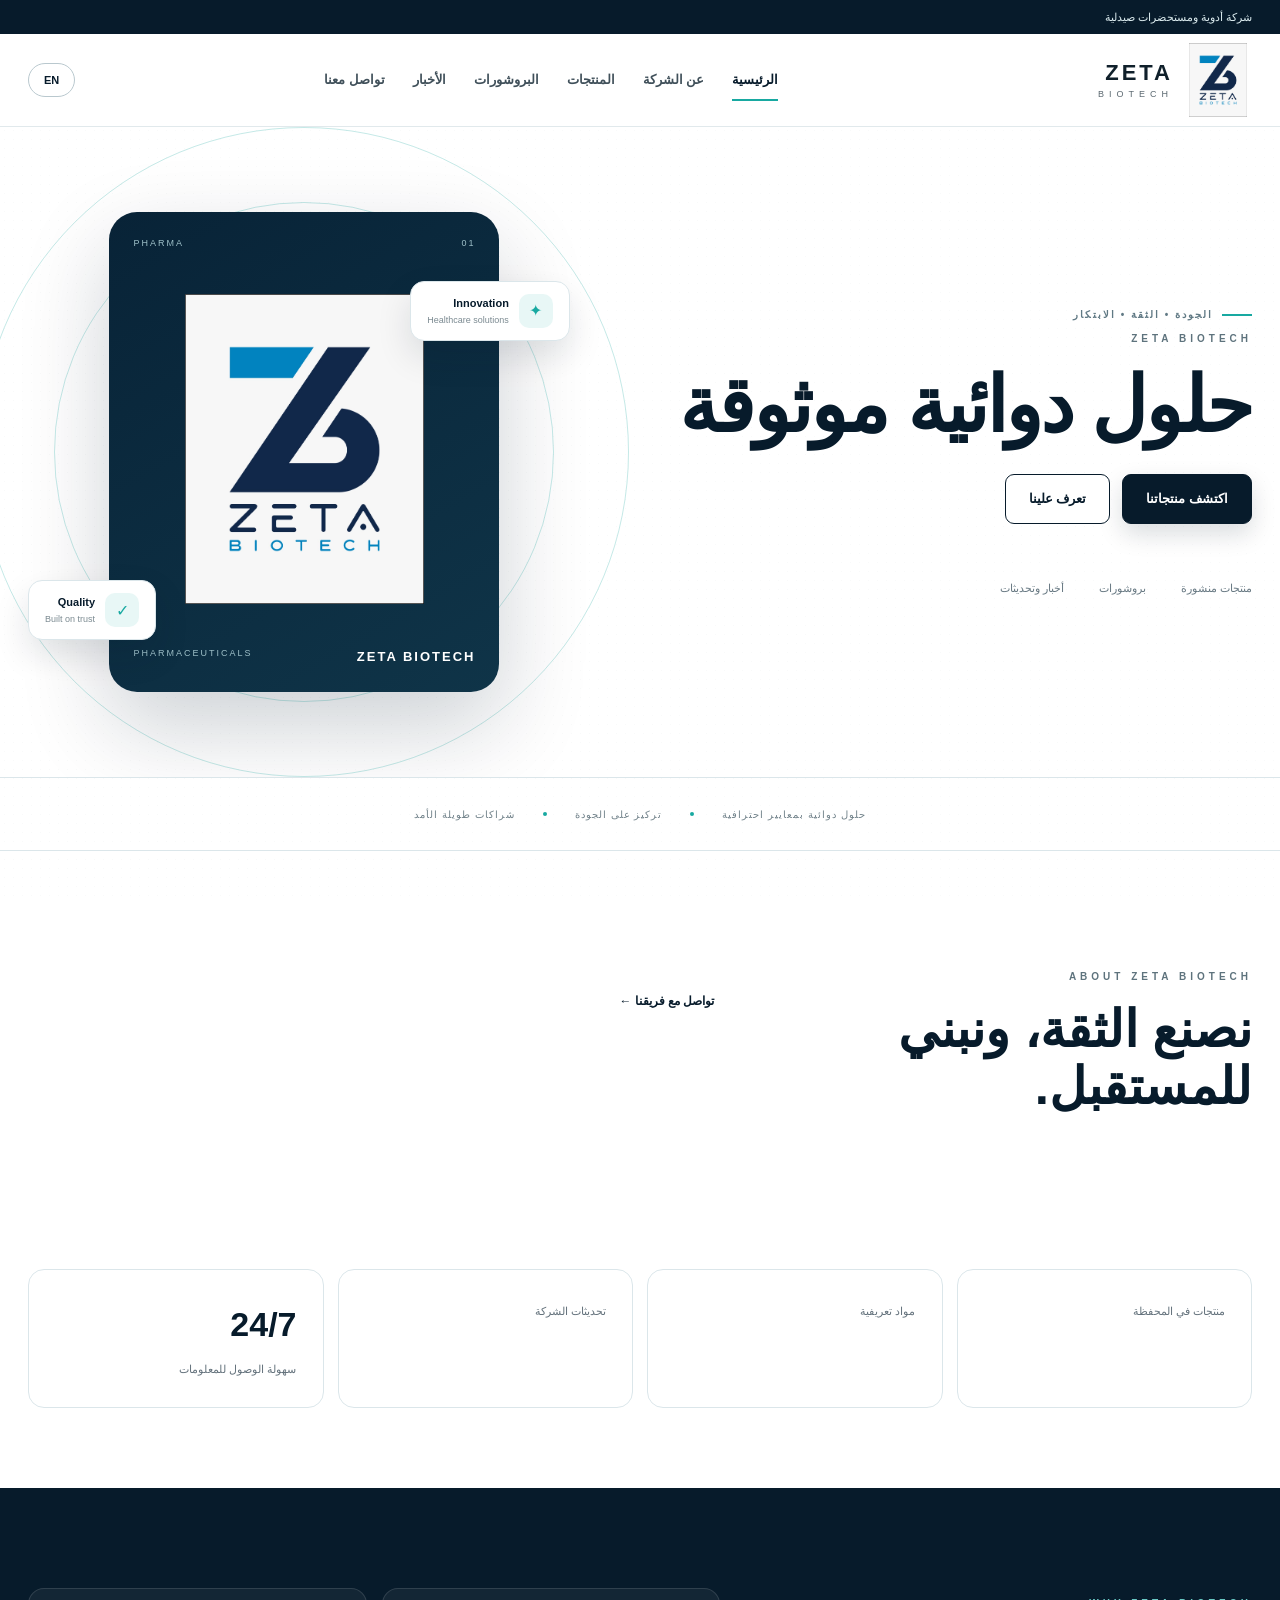
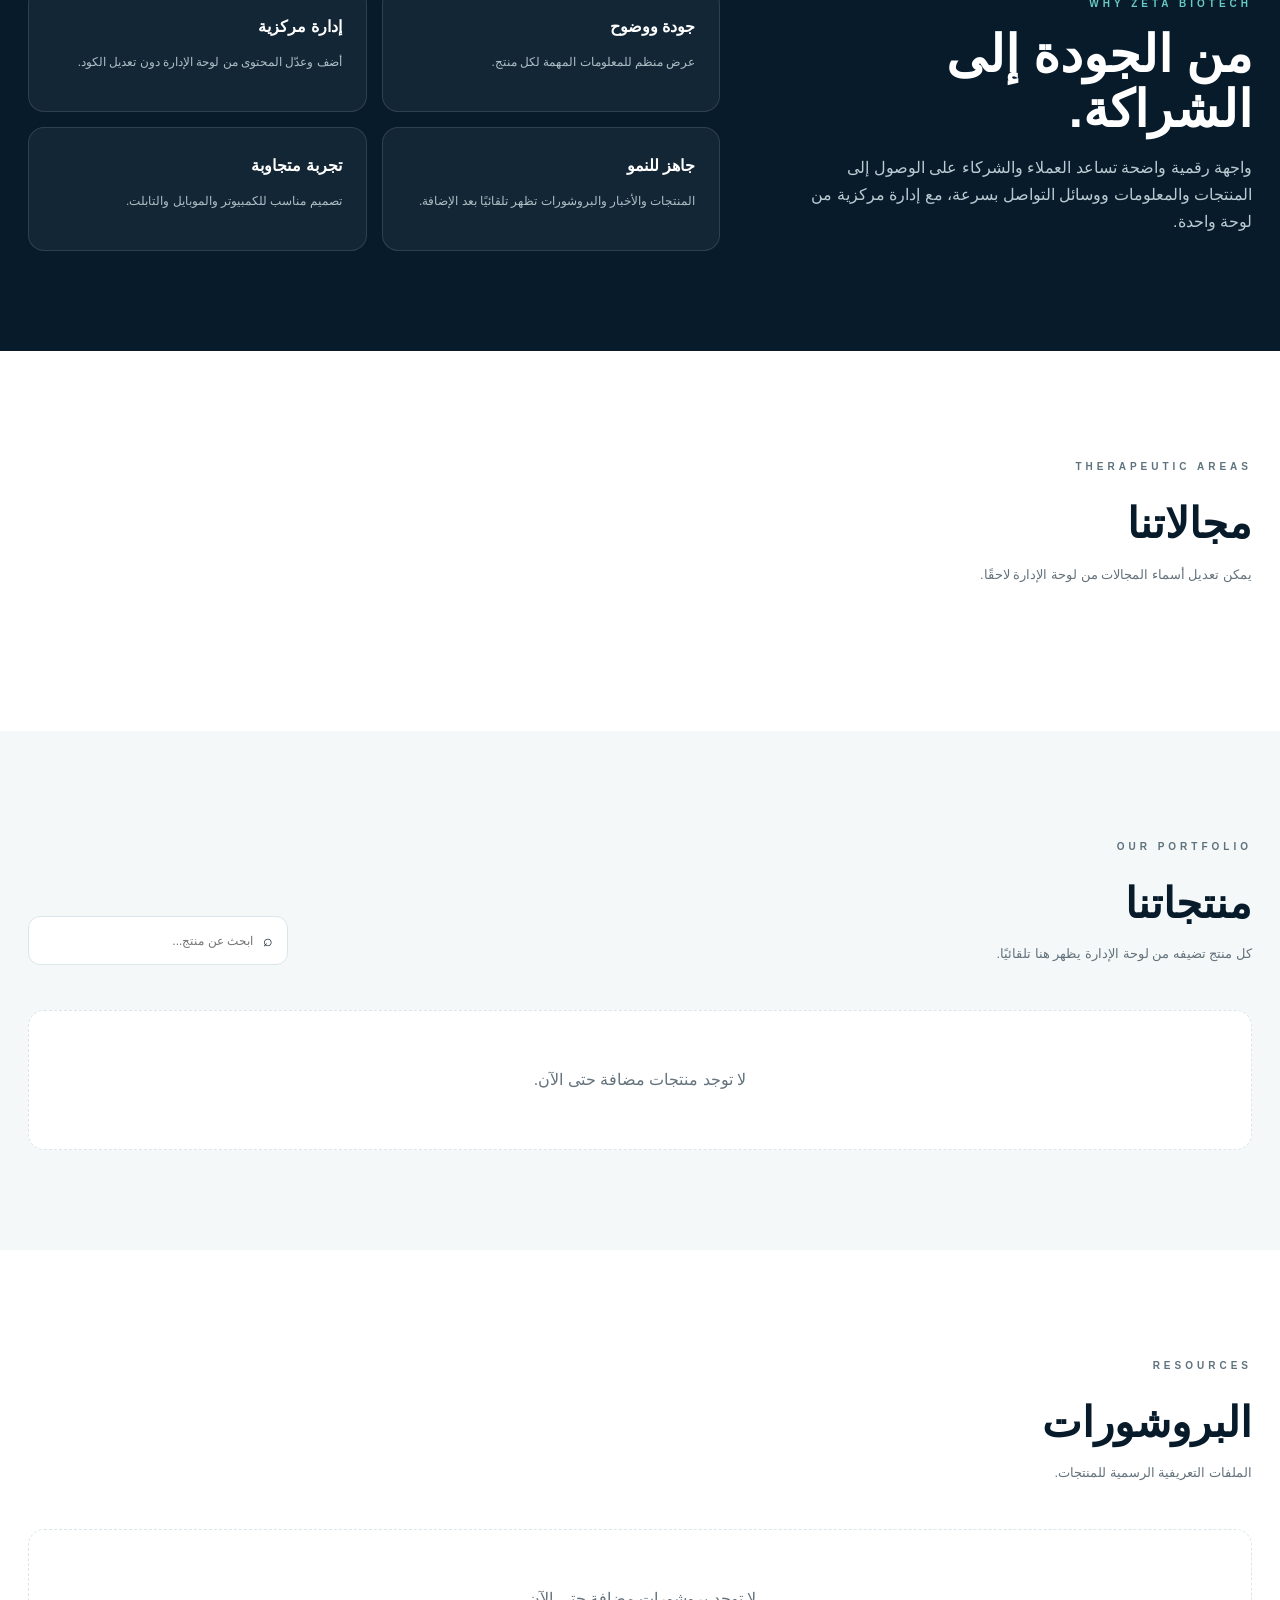
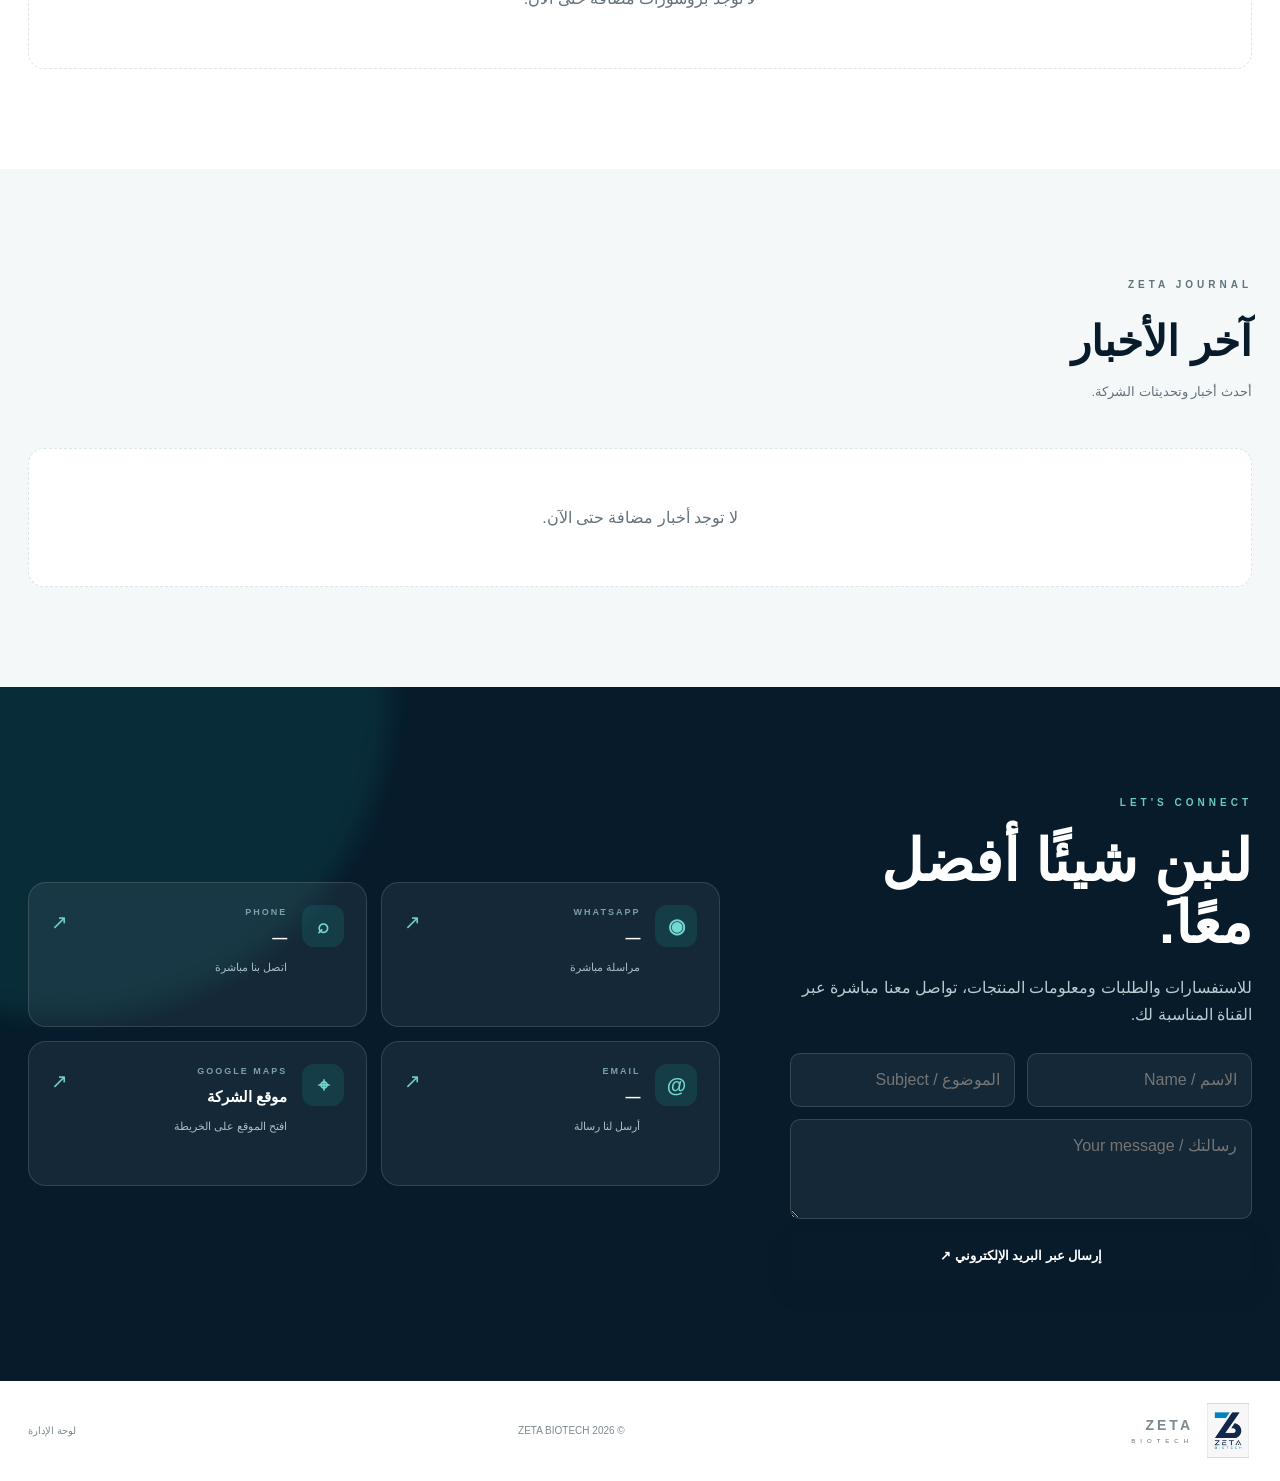
==== commit d0342a48: "Set Workers URL as the site canonical" ====
--- a/index.html
+++ b/index.html
@@ -1 +1 @@
-<!doctype html><html lang="ar" dir="rtl"><head><meta charset="utf-8"><meta name="viewport" content="width=device-width,initial-scale=1"><meta name="description" id="metaDescription" content="ZETA BIOTECH — شركة أدوية وحلول صحية"><meta name="robots" content="index,follow"><meta name="author" content="ZETA BIOTECH"><link rel="canonical" href="https://zeta-biotech.com/"><meta name="theme-color" content="#071b2b"><meta property="og:type" content="website"><meta property="og:url" content="https://zeta-biotech.com/"><meta property="og:title" content="ZETA BIOTECH"><meta property="og:description" id="ogDescription" content="ZETA BIOTECH — Pharmaceuticals Company"><meta property="og:image" content="https://zeta-biotech.zeta-biotech.workers.dev/WhatsApp%20Image%202026-09-03%20at%2011.11.04%20PM.jpeg"><meta name="twitter:card" content="summary_large_image"><title id="pageTitle">ZETA BIOTECH</title><link rel="icon" href="/WhatsApp%20Image%202026-09-03%20at%2011.11.04%20PM.jpeg"><link rel="manifest" href="/site.webmanifest"><link rel="stylesheet" href="styles.css"><script type="application/ld+json" id="orgSchema">{"@context":"https://schema.org","@type":"Organization","name":"ZETA BIOTECH","url":"https://zeta-biotech.com/","logo":"https://zeta-biotech.zeta-biotech.workers.dev/WhatsApp%20Image%202026-09-03%20at%2011.11.04%20PM.jpeg"}</script></head><body><div class="topbar"><div class="container topbar-inner"><span data-ar="شركة أدوية ومستحضرات صيدلية" data-en="Pharmaceutical & Healthcare Company">شركة أدوية ومستحضرات صيدلية</span><span id="topContact"></span></div></div><header class="header"><div class="container header-inner"><a class="logo" href="#home"><img src="/WhatsApp%20Image%202026-09-03%20at%2011.11.04%20PM.jpeg" alt="ZETA BIOTECH"><span><b>ZETA</b><small>BIOTECH</small></span></a><button class="menu" id="menu" aria-label="Menu">☰</button><nav id="nav"><a class="active" href="#home" data-ar="الرئيسية" data-en="Home">الرئيسية</a><a href="#about" data-ar="عن الشركة" data-en="About">عن الشركة</a><a href="#products" data-ar="المنتجات" data-en="Products">المنتجات</a><a href="#brochures" data-ar="البروشورات" data-en="Brochures">البروشورات</a><a href="#news" data-ar="الأخبار" data-en="News">الأخبار</a><a href="#contact" data-ar="تواصل معنا" data-en="Contact">تواصل معنا</a></nav><button class="language" id="language">EN</button></div></header><main><section class="hero" id="home"><div class="container hero-grid"><div class="hero-copy"><div class="eyebrow"><span></span><span data-ar="الجودة • الثقة • الابتكار" data-en="QUALITY • TRUST • INNOVATION">الجودة • الثقة • الابتكار</span></div><span class="kicker">ZETA BIOTECH</span><h1 id="heroTitle">حلول دوائية موثوقة</h1><p id="heroText">نضع الجودة والاحترافية في قلب كل منتج.</p><div class="hero-actions"><a class="btn primary" href="#products" data-ar="اكتشف منتجاتنا" data-en="Explore Products">اكتشف منتجاتنا <span>←</span></a><a class="btn ghost" href="#about" data-ar="تعرف علينا" data-en="Discover ZETA">تعرف علينا</a></div><div class="hero-stats"><div><b id="heroProducts">0</b><span data-ar="منتجات منشورة" data-en="Published products">منتجات منشورة</span></div><div><b id="heroBrochures">0</b><span data-ar="بروشورات" data-en="Brochures">بروشورات</span></div><div><b id="heroNews">0</b><span data-ar="أخبار وتحديثات" data-en="News & updates">أخبار وتحديثات</span></div></div></div><div class="hero-visual"><div class="visual-orbit orbit-a"></div><div class="visual-orbit orbit-b"></div><div class="visual-card"><div class="visual-top"><span>01</span><span>PHARMA</span></div><img src="/WhatsApp%20Image%202026-09-03%20at%2011.11.04%20PM.jpeg" alt="ZETA BIOTECH"><div class="visual-bottom"><b>ZETA BIOTECH</b><span>PHARMACEUTICALS</span></div></div><div class="floating-chip chip-one"><span>✦</span><div><b>Innovation</b><small>Healthcare solutions</small></div></div><div class="floating-chip chip-two"><span>✓</span><div><b>Quality</b><small>Built on trust</small></div></div></div></div></section><section class="trust-strip"><div class="container trust-inner"><span data-ar="حلول دوائية بمعايير احترافية" data-en="Professional pharmaceutical solutions">حلول دوائية بمعايير احترافية</span><i></i><span data-ar="تركيز على الجودة" data-en="Quality focused">تركيز على الجودة</span><i></i><span data-ar="شراكات طويلة الأمد" data-en="Long-term partnerships">شراكات طويلة الأمد</span></div></section><section class="intro" id="about"><div class="container split"><div class="section-title"><span class="kicker">ABOUT ZETA BIOTECH</span><h2 data-ar="نصنع الثقة، ونبني للمستقبل." data-en="Building trust. Creating the future.">نصنع الثقة، ونبني للمستقبل.</h2></div><div class="intro-copy"><p id="aboutText">أضف نبذة شركتك من لوحة الإدارة.</p><a class="text-link" href="#contact" data-ar="تواصل مع فريقنا ←" data-en="Talk to our team →">تواصل مع فريقنا ←</a></div></div></section><section class="stats-section"><div class="container stats-grid"><div class="stat-box"><b id="statProducts">0</b><span data-ar="منتجات في المحفظة" data-en="Products in portfolio">منتجات في المحفظة</span></div><div class="stat-box"><b id="statBrochures">0</b><span data-ar="مواد تعريفية" data-en="Product resources">مواد تعريفية</span></div><div class="stat-box"><b id="statNews">0</b><span data-ar="تحديثات الشركة" data-en="Company updates">تحديثات الشركة</span></div><div class="stat-box"><b>24/7</b><span data-ar="سهولة الوصول للمعلومات" data-en="Information access">سهولة الوصول للمعلومات</span></div></div></section><section class="why"><div class="container why-grid"><div><span class="kicker" style="color:#69c9c4">WHY ZETA BIOTECH</span><h2 data-ar="من الجودة إلى الشراكة." data-en="From quality to partnership.">من الجودة إلى الشراكة.</h2><p class="why-copy" data-ar="واجهة رقمية واضحة تساعد العملاء والشركاء على الوصول إلى المنتجات والمعلومات ووسائل التواصل بسرعة، مع إدارة مركزية من لوحة واحدة." data-en="A clear digital experience that helps customers and partners reach products, information and contact channels quickly, managed centrally from one dashboard.">واجهة رقمية واضحة تساعد العملاء والشركاء على الوصول إلى المنتجات والمعلومات ووسائل التواصل بسرعة، مع إدارة مركزية من لوحة واحدة.</p></div><div class="why-list"><div class="why-item"><b data-ar="جودة ووضوح" data-en="Quality & clarity">جودة ووضوح</b><span data-ar="عرض منظم للمعلومات المهمة لكل منتج." data-en="Structured presentation of essential product information.">عرض منظم للمعلومات المهمة لكل منتج.</span></div><div class="why-item"><b data-ar="إدارة مركزية" data-en="Central management">إدارة مركزية</b><span data-ar="أضف وعدّل المحتوى من لوحة الإدارة دون تعديل الكود." data-en="Add and edit content from the admin panel without changing code.">أضف وعدّل المحتوى من لوحة الإدارة دون تعديل الكود.</span></div><div class="why-item"><b data-ar="جاهز للنمو" data-en="Built to scale">جاهز للنمو</b><span data-ar="المنتجات والأخبار والبروشورات تظهر تلقائيًا بعد الإضافة." data-en="Products, news and brochures appear automatically after publishing.">المنتجات والأخبار والبروشورات تظهر تلقائيًا بعد الإضافة.</span></div><div class="why-item"><b data-ar="تجربة متجاوبة" data-en="Responsive experience">تجربة متجاوبة</b><span data-ar="تصميم مناسب للكمبيوتر والموبايل والتابلت." data-en="Designed for desktop, tablet and mobile.">تصميم مناسب للكمبيوتر والموبايل والتابلت.</span></div></div></div></section><section class="areas"><div class="container"><div class="section-head"><div><span class="kicker">THERAPEUTIC AREAS</span><h2 data-ar="مجالاتنا" data-en="Our Focus Areas">مجالاتنا</h2><p data-ar="يمكن تعديل أسماء المجالات من لوحة الإدارة لاحقًا." data-en="Focus areas can be customized from the admin panel later.">يمكن تعديل أسماء المجالات من لوحة الإدارة لاحقًا.</p></div></div><div class="areas-grid" id="areasGrid"></div></div></section><section class="section gray" id="products"><div class="container"><div class="section-head"><div><span class="kicker">OUR PORTFOLIO</span><h2 data-ar="منتجاتنا" data-en="Our Products">منتجاتنا</h2><p data-ar="كل منتج تضيفه من لوحة الإدارة يظهر هنا تلقائيًا." data-en="Every product added from the admin panel appears here automatically.">كل منتج تضيفه من لوحة الإدارة يظهر هنا تلقائيًا.</p></div><div class="search"><span>⌕</span><input id="productSearch" type="search" placeholder="ابحث عن منتج..." aria-label="Product search"></div></div><div class="grid" id="productsGrid"></div></div></section><section class="section" id="brochures"><div class="container"><div class="section-head"><div><span class="kicker">RESOURCES</span><h2 data-ar="البروشورات" data-en="Brochures">البروشورات</h2><p data-ar="الملفات التعريفية الرسمية للمنتجات." data-en="Official product resources.">الملفات التعريفية الرسمية للمنتجات.</p></div></div><div class="grid" id="brochuresGrid"></div></div></section><section class="section gray" id="news"><div class="container"><div class="section-head"><div><span class="kicker">ZETA JOURNAL</span><h2 data-ar="آخر الأخبار" data-en="Latest News">آخر الأخبار</h2><p data-ar="أحدث أخبار وتحديثات الشركة." data-en="Company news and updates.">أحدث أخبار وتحديثات الشركة.</p></div></div><div class="grid" id="newsGrid"></div></div></section><section class="contact" id="contact"><div class="contact-glow"></div><div class="container"><div class="contact-card"><div class="contact-copy"><span class="kicker">LET'S CONNECT</span><h2 data-ar="لنبنِ شيئًا أفضل معًا." data-en="Let's build something better together.">لنبنِ شيئًا أفضل معًا.</h2><p data-ar="للاستفسارات والطلبات ومعلومات المنتجات، تواصل معنا مباشرة عبر القناة المناسبة لك." data-en="For inquiries, orders and product information, reach us directly through the channel that suits you.">للاستفسارات والطلبات ومعلومات المنتجات، تواصل معنا مباشرة عبر القناة المناسبة لك.</p><form class="contact-form" id="contactForm"><input id="contactName" required placeholder="الاسم / Name"><input id="contactSubject" placeholder="الموضوع / Subject"><textarea id="contactMessage" required placeholder="رسالتك / Your message"></textarea><button class="btn primary" type="submit" data-ar="إرسال عبر البريد الإلكتروني ↗" data-en="Send by email ↗">إرسال عبر البريد الإلكتروني ↗</button></form></div><div class="contact-cards"><a class="contact-item whatsapp-card" id="whatsappLink" target="_blank" rel="noopener"><span class="contact-icon">◉</span><div><span class="contact-label">WHATSAPP</span><b id="whatsapp">—</b><small data-ar="مراسلة مباشرة" data-en="Start a conversation">مراسلة مباشرة</small></div><em>↗</em></a><a class="contact-item phone-card" id="phoneLink"><span class="contact-icon">⌕</span><div><span class="contact-label">PHONE</span><b id="phone">—</b><small data-ar="اتصل بنا مباشرة" data-en="Call us directly">اتصل بنا مباشرة</small></div><em>↗</em></a><a class="contact-item email-card" id="emailLink"><span class="contact-icon">@</span><div><span class="contact-label">EMAIL</span><b id="email">—</b><small data-ar="أرسل لنا رسالة" data-en="Send us an email">أرسل لنا رسالة</small></div><em>↗</em></a><a class="contact-item maps-card" id="mapsLink" target="_blank" rel="noopener"><span class="contact-icon">⌖</span><div><span class="contact-label">GOOGLE MAPS</span><b data-ar="موقع الشركة" data-en="Company Location">موقع الشركة</b><small data-ar="افتح الموقع على الخريطة" data-en="Open location on map">افتح الموقع على الخريطة</small></div><em>↗</em></a></div></div></div></section></main><footer><div class="container footer-inner"><div class="logo footer-logo"><img src="/WhatsApp%20Image%202026-09-03%20at%2011.11.04%20PM.jpeg" alt=""><span><b>ZETA</b><small>BIOTECH</small></span></div><div class="footer-copy"><span>© <span id="year"></span> ZETA BIOTECH</span><span id="footerText">جميع الحقوق محفوظة</span></div><a href="admin/" data-ar="لوحة الإدارة" data-en="Admin">لوحة الإدارة</a></div></footer><script src="app.js"></script></body></html>+<!doctype html><html lang="ar" dir="rtl"><head><meta charset="utf-8"><meta name="viewport" content="width=device-width,initial-scale=1"><meta name="description" id="metaDescription" content="ZETA BIOTECH — شركة أدوية وحلول صحية"><meta name="robots" content="index,follow"><meta name="author" content="ZETA BIOTECH"><link rel="canonical" href="https://zeta-biotech.zeta-biotech.workers.dev/"><meta name="theme-color" content="#071b2b"><meta property="og:type" content="website"><meta property="og:url" content="https://zeta-biotech.zeta-biotech.workers.dev/"><meta property="og:title" content="ZETA BIOTECH"><meta property="og:description" id="ogDescription" content="ZETA BIOTECH — Pharmaceuticals Company"><meta property="og:image" content="https://zeta-biotech.zeta-biotech.workers.dev/WhatsApp%20Image%202026-09-03%20at%2011.11.04%20PM.jpeg"><meta name="twitter:card" content="summary_large_image"><title id="pageTitle">ZETA BIOTECH</title><link rel="icon" href="/WhatsApp%20Image%202026-09-03%20at%2011.11.04%20PM.jpeg"><link rel="manifest" href="/site.webmanifest"><link rel="stylesheet" href="styles.css"><script type="application/ld+json" id="orgSchema">{"@context":"https://schema.org","@type":"Organization","name":"ZETA BIOTECH","url":"https://zeta-biotech.zeta-biotech.workers.dev/","logo":"https://zeta-biotech.zeta-biotech.workers.dev/WhatsApp%20Image%202026-09-03%20at%2011.11.04%20PM.jpeg"}</script></head><body><div class="topbar"><div class="container topbar-inner"><span data-ar="شركة أدوية ومستحضرات صيدلية" data-en="Pharmaceutical & Healthcare Company">شركة أدوية ومستحضرات صيدلية</span><span id="topContact"></span></div></div><header class="header"><div class="container header-inner"><a class="logo" href="#home"><img src="/WhatsApp%20Image%202026-09-03%20at%2011.11.04%20PM.jpeg" alt="ZETA BIOTECH"><span><b>ZETA</b><small>BIOTECH</small></span></a><button class="menu" id="menu" aria-label="Menu">☰</button><nav id="nav"><a class="active" href="#home" data-ar="الرئيسية" data-en="Home">الرئيسية</a><a href="#about" data-ar="عن الشركة" data-en="About">عن الشركة</a><a href="#products" data-ar="المنتجات" data-en="Products">المنتجات</a><a href="#brochures" data-ar="البروشورات" data-en="Brochures">البروشورات</a><a href="#news" data-ar="الأخبار" data-en="News">الأخبار</a><a href="#contact" data-ar="تواصل معنا" data-en="Contact">تواصل معنا</a></nav><button class="language" id="language">EN</button></div></header><main><section class="hero" id="home"><div class="container hero-grid"><div class="hero-copy"><div class="eyebrow"><span></span><span data-ar="الجودة • الثقة • الابتكار" data-en="QUALITY • TRUST • INNOVATION">الجودة • الثقة • الابتكار</span></div><span class="kicker">ZETA BIOTECH</span><h1 id="heroTitle">حلول دوائية موثوقة</h1><p id="heroText">نضع الجودة والاحترافية في قلب كل منتج.</p><div class="hero-actions"><a class="btn primary" href="#products" data-ar="اكتشف منتجاتنا" data-en="Explore Products">اكتشف منتجاتنا <span>←</span></a><a class="btn ghost" href="#about" data-ar="تعرف علينا" data-en="Discover ZETA">تعرف علينا</a></div><div class="hero-stats"><div><b id="heroProducts">0</b><span data-ar="منتجات منشورة" data-en="Published products">منتجات منشورة</span></div><div><b id="heroBrochures">0</b><span data-ar="بروشورات" data-en="Brochures">بروشورات</span></div><div><b id="heroNews">0</b><span data-ar="أخبار وتحديثات" data-en="News & updates">أخبار وتحديثات</span></div></div></div><div class="hero-visual"><div class="visual-orbit orbit-a"></div><div class="visual-orbit orbit-b"></div><div class="visual-card"><div class="visual-top"><span>01</span><span>PHARMA</span></div><img src="/WhatsApp%20Image%202026-09-03%20at%2011.11.04%20PM.jpeg" alt="ZETA BIOTECH"><div class="visual-bottom"><b>ZETA BIOTECH</b><span>PHARMACEUTICALS</span></div></div><div class="floating-chip chip-one"><span>✦</span><div><b>Innovation</b><small>Healthcare solutions</small></div></div><div class="floating-chip chip-two"><span>✓</span><div><b>Quality</b><small>Built on trust</small></div></div></div></div></section><section class="trust-strip"><div class="container trust-inner"><span data-ar="حلول دوائية بمعايير احترافية" data-en="Professional pharmaceutical solutions">حلول دوائية بمعايير احترافية</span><i></i><span data-ar="تركيز على الجودة" data-en="Quality focused">تركيز على الجودة</span><i></i><span data-ar="شراكات طويلة الأمد" data-en="Long-term partnerships">شراكات طويلة الأمد</span></div></section><section class="intro" id="about"><div class="container split"><div class="section-title"><span class="kicker">ABOUT ZETA BIOTECH</span><h2 data-ar="نصنع الثقة، ونبني للمستقبل." data-en="Building trust. Creating the future.">نصنع الثقة، ونبني للمستقبل.</h2></div><div class="intro-copy"><p id="aboutText">أضف نبذة شركتك من لوحة الإدارة.</p><a class="text-link" href="#contact" data-ar="تواصل مع فريقنا ←" data-en="Talk to our team →">تواصل مع فريقنا ←</a></div></div></section><section class="stats-section"><div class="container stats-grid"><div class="stat-box"><b id="statProducts">0</b><span data-ar="منتجات في المحفظة" data-en="Products in portfolio">منتجات في المحفظة</span></div><div class="stat-box"><b id="statBrochures">0</b><span data-ar="مواد تعريفية" data-en="Product resources">مواد تعريفية</span></div><div class="stat-box"><b id="statNews">0</b><span data-ar="تحديثات الشركة" data-en="Company updates">تحديثات الشركة</span></div><div class="stat-box"><b>24/7</b><span data-ar="سهولة الوصول للمعلومات" data-en="Information access">سهولة الوصول للمعلومات</span></div></div></section><section class="why"><div class="container why-grid"><div><span class="kicker" style="color:#69c9c4">WHY ZETA BIOTECH</span><h2 data-ar="من الجودة إلى الشراكة." data-en="From quality to partnership.">من الجودة إلى الشراكة.</h2><p class="why-copy" data-ar="واجهة رقمية واضحة تساعد العملاء والشركاء على الوصول إلى المنتجات والمعلومات ووسائل التواصل بسرعة، مع إدارة مركزية من لوحة واحدة." data-en="A clear digital experience that helps customers and partners reach products, information and contact channels quickly, managed centrally from one dashboard.">واجهة رقمية واضحة تساعد العملاء والشركاء على الوصول إلى المنتجات والمعلومات ووسائل التواصل بسرعة، مع إدارة مركزية من لوحة واحدة.</p></div><div class="why-list"><div class="why-item"><b data-ar="جودة ووضوح" data-en="Quality & clarity">جودة ووضوح</b><span data-ar="عرض منظم للمعلومات المهمة لكل منتج." data-en="Structured presentation of essential product information.">عرض منظم للمعلومات المهمة لكل منتج.</span></div><div class="why-item"><b data-ar="إدارة مركزية" data-en="Central management">إدارة مركزية</b><span data-ar="أضف وعدّل المحتوى من لوحة الإدارة دون تعديل الكود." data-en="Add and edit content from the admin panel without changing code.">أضف وعدّل المحتوى من لوحة الإدارة دون تعديل الكود.</span></div><div class="why-item"><b data-ar="جاهز للنمو" data-en="Built to scale">جاهز للنمو</b><span data-ar="المنتجات والأخبار والبروشورات تظهر تلقائيًا بعد الإضافة." data-en="Products, news and brochures appear automatically after publishing.">المنتجات والأخبار والبروشورات تظهر تلقائيًا بعد الإضافة.</span></div><div class="why-item"><b data-ar="تجربة متجاوبة" data-en="Responsive experience">تجربة متجاوبة</b><span data-ar="تصميم مناسب للكمبيوتر والموبايل والتابلت." data-en="Designed for desktop, tablet and mobile.">تصميم مناسب للكمبيوتر والموبايل والتابلت.</span></div></div></div></section><section class="areas"><div class="container"><div class="section-head"><div><span class="kicker">THERAPEUTIC AREAS</span><h2 data-ar="مجالاتنا" data-en="Our Focus Areas">مجالاتنا</h2><p data-ar="يمكن تعديل أسماء المجالات من لوحة الإدارة لاحقًا." data-en="Focus areas can be customized from the admin panel later.">يمكن تعديل أسماء المجالات من لوحة الإدارة لاحقًا.</p></div></div><div class="areas-grid" id="areasGrid"></div></div></section><section class="section gray" id="products"><div class="container"><div class="section-head"><div><span class="kicker">OUR PORTFOLIO</span><h2 data-ar="منتجاتنا" data-en="Our Products">منتجاتنا</h2><p data-ar="كل منتج تضيفه من لوحة الإدارة يظهر هنا تلقائيًا." data-en="Every product added from the admin panel appears here automatically.">كل منتج تضيفه من لوحة الإدارة يظهر هنا تلقائيًا.</p></div><div class="search"><span>⌕</span><input id="productSearch" type="search" placeholder="ابحث عن منتج..." aria-label="Product search"></div></div><div class="grid" id="productsGrid"></div></div></section><section class="section" id="brochures"><div class="container"><div class="section-head"><div><span class="kicker">RESOURCES</span><h2 data-ar="البروشورات" data-en="Brochures">البروشورات</h2><p data-ar="الملفات التعريفية الرسمية للمنتجات." data-en="Official product resources.">الملفات التعريفية الرسمية للمنتجات.</p></div></div><div class="grid" id="brochuresGrid"></div></div></section><section class="section gray" id="news"><div class="container"><div class="section-head"><div><span class="kicker">ZETA JOURNAL</span><h2 data-ar="آخر الأخبار" data-en="Latest News">آخر الأخبار</h2><p data-ar="أحدث أخبار وتحديثات الشركة." data-en="Company news and updates.">أحدث أخبار وتحديثات الشركة.</p></div></div><div class="grid" id="newsGrid"></div></div></section><section class="contact" id="contact"><div class="contact-glow"></div><div class="container"><div class="contact-card"><div class="contact-copy"><span class="kicker">LET'S CONNECT</span><h2 data-ar="لنبنِ شيئًا أفضل معًا." data-en="Let's build something better together.">لنبنِ شيئًا أفضل معًا.</h2><p data-ar="للاستفسارات والطلبات ومعلومات المنتجات، تواصل معنا مباشرة عبر القناة المناسبة لك." data-en="For inquiries, orders and product information, reach us directly through the channel that suits you.">للاستفسارات والطلبات ومعلومات المنتجات، تواصل معنا مباشرة عبر القناة المناسبة لك.</p><form class="contact-form" id="contactForm"><input id="contactName" required placeholder="الاسم / Name"><input id="contactSubject" placeholder="الموضوع / Subject"><textarea id="contactMessage" required placeholder="رسالتك / Your message"></textarea><button class="btn primary" type="submit" data-ar="إرسال عبر البريد الإلكتروني ↗" data-en="Send by email ↗">إرسال عبر البريد الإلكتروني ↗</button></form></div><div class="contact-cards"><a class="contact-item whatsapp-card" id="whatsappLink" target="_blank" rel="noopener"><span class="contact-icon">◉</span><div><span class="contact-label">WHATSAPP</span><b id="whatsapp">—</b><small data-ar="مراسلة مباشرة" data-en="Start a conversation">مراسلة مباشرة</small></div><em>↗</em></a><a class="contact-item phone-card" id="phoneLink"><span class="contact-icon">⌕</span><div><span class="contact-label">PHONE</span><b id="phone">—</b><small data-ar="اتصل بنا مباشرة" data-en="Call us directly">اتصل بنا مباشرة</small></div><em>↗</em></a><a class="contact-item email-card" id="emailLink"><span class="contact-icon">@</span><div><span class="contact-label">EMAIL</span><b id="email">—</b><small data-ar="أرسل لنا رسالة" data-en="Send us an email">أرسل لنا رسالة</small></div><em>↗</em></a><a class="contact-item maps-card" id="mapsLink" target="_blank" rel="noopener"><span class="contact-icon">⌖</span><div><span class="contact-label">GOOGLE MAPS</span><b data-ar="موقع الشركة" data-en="Company Location">موقع الشركة</b><small data-ar="افتح الموقع على الخريطة" data-en="Open location on map">افتح الموقع على الخريطة</small></div><em>↗</em></a></div></div></div></section></main><footer><div class="container footer-inner"><div class="logo footer-logo"><img src="/WhatsApp%20Image%202026-09-03%20at%2011.11.04%20PM.jpeg" alt=""><span><b>ZETA</b><small>BIOTECH</small></span></div><div class="footer-copy"><span>© <span id="year"></span> ZETA BIOTECH</span><span id="footerText">جميع الحقوق محفوظة</span></div><a href="admin/" data-ar="لوحة الإدارة" data-en="Admin">لوحة الإدارة</a></div></footer><script src="app.js"></script></body></html>
--- a/styles.css
+++ b/styles.css
@@ -1 +1 @@
-:root{--navy:#071b2b;--navy-2:#0d2a3d;--teal:#18a9a1;--teal-soft:#e8f7f6;--ink:#0b1821;--muted:#64727c;--line:#dce5e9;--soft:#f4f8f8;--white:#fff;--max:1240px;--radius:20px}*{box-sizing:border-box}html{scroll-behavior:smooth}body{margin:0;color:var(--ink);background:#fff;font-family:Arial,"Segoe UI",Tahoma,sans-serif;line-height:1.7}body:before{content:"";position:fixed;inset:0;pointer-events:none;opacity:.035;background-image:radial-gradient(#071b2b .7px,transparent .7px);background-size:8px 8px;z-index:-1}a{text-decoration:none;color:inherit}.container{width:min(var(--max),calc(100% - 56px));margin:auto}.topbar{background:var(--navy);color:#dcecef;font-size:11px}.topbar-inner{height:34px;display:flex;justify-content:space-between;align-items:center;letter-spacing:.4px}.header{position:sticky;top:0;z-index:50;background:rgba(255,255,255,.94);backdrop-filter:blur(18px);border-bottom:1px solid rgba(220,229,233,.8)}.header-inner{min-height:92px;display:flex;align-items:center;gap:34px}.logo{display:flex;align-items:center;gap:11px;min-width:225px}.logo img{width:68px;height:74px;object-fit:contain}.logo b,.logo small{display:block;line-height:1;letter-spacing:3px}.logo b{font-size:22px}.logo small{font-size:9px;letter-spacing:5px;margin-top:6px;color:#5b6870}.header nav{display:flex;align-items:center;justify-content:center;gap:30px;flex:1}.header nav a{position:relative;font-size:13px;font-weight:600;color:#40505a;padding:35px 0}.header nav a:after{content:"";position:absolute;right:0;left:0;bottom:25px;height:2px;background:var(--teal);transform:scaleX(0);transform-origin:center;transition:.25s}.header nav a:hover,.header nav a.active{color:var(--navy)}.header nav a:hover:after,.header nav a.active:after{transform:scaleX(1)}.language,.menu{border:1px solid #b9c8ce;background:#fff;border-radius:999px;cursor:pointer;color:var(--navy)}.language{padding:7px 15px;font-size:11px;font-weight:700}.menu{display:none;padding:8px 11px;font-size:18px}.kicker{font-size:10px;letter-spacing:4px;color:#5e737d;font-weight:800}.btn{display:inline-flex;align-items:center;justify-content:center;gap:13px;padding:13px 23px;border-radius:9px;border:1px solid var(--navy);font-size:13px;font-weight:700;transition:.25s}.btn.primary{background:var(--navy);color:#fff;box-shadow:0 10px 25px rgba(7,27,43,.15)}.btn.primary:hover{background:var(--teal);border-color:var(--teal);transform:translateY(-2px)}.btn.ghost{background:#fff;color:var(--navy)}.btn.ghost:hover{background:var(--teal-soft);transform:translateY(-2px)}.product-detail-hero{position:relative;overflow:hidden;background:linear-gradient(135deg,#f9fcfc 0,#fff 55%,#eef8f7 100%);border-bottom:1px solid var(--line)}.detail-glow{position:absolute;width:620px;height:620px;border-radius:50%;background:rgba(24,169,161,.09);filter:blur(8px);left:-260px;top:-230px}.product-detail-grid{min-height:680px;display:grid;grid-template-columns:.9fr 1.1fr;gap:95px;align-items:center;padding:70px 0}.product-detail-image{height:520px;border-radius:30px;background:linear-gradient(145deg,#082337,#0e3448);box-shadow:0 35px 80px rgba(7,27,43,.18);display:flex;align-items:center;justify-content:center;position:relative;overflow:hidden}.product-detail-image:before,.product-detail-image:after{content:"";position:absolute;border:1px solid rgba(255,255,255,.13);border-radius:50%}.product-detail-image:before{width:470px;height:470px;right:-210px;top:-150px}.product-detail-image:after{width:360px;height:360px;left:-160px;bottom:-170px;border-color:rgba(24,169,161,.3)}.product-detail-image img{width:78%;height:82%;object-fit:contain;position:relative;z-index:2;filter:drop-shadow(0 25px 30px rgba(0,0,0,.22))}.detail-image-placeholder{font-size:44px;line-height:1.05;text-align:center;letter-spacing:8px;color:#d8eeee;font-weight:800;position:relative;z-index:2}.product-detail-copy{position:relative;z-index:2}.product-detail-copy h1{font-size:clamp(46px,5vw,76px);line-height:1.05;letter-spacing:-2px;color:var(--navy);margin:16px 0 25px}.detail-line{width:72px;height:3px;background:var(--teal);margin-bottom:30px}.detail-facts{display:grid;grid-template-columns:1fr 1fr;border-top:1px solid var(--line);border-bottom:1px solid var(--line);margin-bottom:28px}.detail-facts div{padding:19px 0}.detail-facts div+div{border-right:1px solid var(--line);padding-right:25px}.detail-facts span{display:block;font-size:9px;letter-spacing:2px;color:#78909a;margin-bottom:5px}.detail-facts b{font-size:16px;color:var(--navy)}.product-detail-copy>p{font-size:17px;color:var(--muted);max-width:650px;white-space:pre-line}.detail-actions{display:flex;gap:12px;margin-top:30px;flex-wrap:wrap}.detail-empty{min-height:560px;display:grid;place-items:center;text-align:center;padding:60px}.detail-empty h1{color:var(--navy)}.detail-footer{padding:75px 0;background:var(--soft);border-bottom:1px solid var(--line)}.detail-footer .container{display:flex;align-items:center;justify-content:space-between;gap:30px}.detail-footer h2{font-size:clamp(34px,4vw,52px);line-height:1.1;color:var(--navy);margin:12px 0 0}.footer-inner{min-height:100px;display:flex;align-items:center;justify-content:space-between;color:#7c8990;font-size:10px}.footer-logo{min-width:200px}.footer-logo img{width:48px;height:55px}.footer-logo b{font-size:14px}.footer-logo small{font-size:6px}.footer-copy{display:flex;gap:15px}.contact{position:relative;overflow:hidden;background:var(--navy);padding:100px 0}.contact-glow{position:absolute;width:650px;height:650px;border-radius:50%;background:rgba(24,169,161,.12);filter:blur(12px);left:-260px;top:-320px}.contact-card{position:relative;z-index:1;display:grid;grid-template-columns:.8fr 1.2fr;gap:70px;align-items:center}.contact-copy .kicker{color:#69c9c4}.contact-copy h2{font-size:clamp(38px,4.5vw,64px);line-height:1.08;letter-spacing:-1.5px;color:#fff;margin:15px 0 20px}.contact-copy p{color:#b8cbd1;max-width:500px;font-size:16px}.contact-cards{display:grid;grid-template-columns:1fr 1fr;gap:14px}.contact-item{min-height:155px;border:1px solid rgba(255,255,255,.13);background:rgba(255,255,255,.06);border-radius:18px;padding:22px;display:flex;align-items:flex-start;gap:15px;color:#fff;transition:.25s;position:relative;overflow:hidden}.contact-item:before{content:"";position:absolute;inset:0;background:linear-gradient(135deg,rgba(24,169,161,.13),transparent 55%);opacity:0;transition:.25s}.contact-item:hover{transform:translateY(-5px);border-color:rgba(24,169,161,.6);background:rgba(255,255,255,.09)}.contact-item:hover:before{opacity:1}.contact-icon{width:42px;height:42px;border-radius:12px;background:rgba(24,169,161,.16);color:#73d7d2;display:grid;place-items:center;font-size:20px;font-weight:700;flex:none}.contact-item>div{min-width:0;position:relative;z-index:1}.contact-label{display:block;font-size:9px;letter-spacing:2px;color:#79a1aa;font-weight:800;margin-bottom:5px}.contact-item b{display:block;font-size:15px;overflow-wrap:anywhere;color:#fff}.contact-item small{display:block;color:#a8bdc4;font-size:11px;margin-top:7px}.contact-item em{margin-inline-start:auto;color:#71cbc7;font-style:normal;font-size:20px;position:relative;z-index:1}.whatsapp-card:hover .contact-icon,.phone-card:hover .contact-icon,.email-card:hover .contact-icon,.maps-card:hover .contact-icon{background:var(--teal);color:#fff}.hero{position:relative;overflow:hidden}.hero-grid{min-height:650px;display:grid;grid-template-columns:1.05fr .95fr;gap:60px;align-items:center}.hero-copy{padding:70px 0}.hero-copy h1{font-size:clamp(48px,6vw,82px);line-height:1.02;color:var(--navy);margin:15px 0 20px}.hero-copy>p{font-size:18px;color:var(--muted);max-width:590px}.eyebrow{display:flex;align-items:center;gap:9px;color:#607984;font-size:10px;letter-spacing:2px;font-weight:800}.eyebrow>span:first-child{width:30px;height:2px;background:var(--teal)}.hero-actions{display:flex;gap:12px;margin-top:30px;flex-wrap:wrap}.hero-stats{display:flex;gap:35px;margin-top:55px}.hero-stats div{display:flex;flex-direction:column}.hero-stats b{font-size:10px;color:var(--teal);letter-spacing:2px}.hero-stats span{font-size:11px;color:#687983}.hero-visual{position:relative;min-height:570px;display:grid;place-items:center}.visual-card{width:min(390px,80%);height:480px;border-radius:28px;background:linear-gradient(150deg,#082337,#0f3448);padding:24px;box-shadow:0 35px 90px rgba(7,27,43,.2);display:flex;flex-direction:column;justify-content:space-between;position:relative;z-index:2}.visual-top,.visual-bottom{display:flex;justify-content:space-between;color:#9ec0c8;font-size:9px;letter-spacing:2px}.visual-card img{width:100%;height:310px;object-fit:contain;filter:drop-shadow(0 20px 25px rgba(0,0,0,.2))}.visual-bottom b{color:#fff;font-size:13px}.floating-chip{position:absolute;z-index:3;display:flex;align-items:center;gap:10px;background:#fff;border:1px solid var(--line);box-shadow:0 15px 35px rgba(7,27,43,.12);padding:12px 16px;border-radius:14px}.floating-chip>span{width:34px;height:34px;border-radius:10px;background:var(--teal-soft);color:var(--teal);display:grid;place-items:center}.floating-chip b,.floating-chip small{display:block}.floating-chip b{font-size:11px;color:var(--navy)}.floating-chip small{font-size:9px;color:#7b8a91}.chip-one{right:2%;top:20%}.chip-two{left:0;bottom:17%}.visual-orbit{position:absolute;border:1px solid rgba(24,169,161,.25);border-radius:50%}.orbit-a{width:500px;height:500px}.orbit-b{width:650px;height:650px}.trust-strip{border-top:1px solid var(--line);border-bottom:1px solid var(--line);background:#fff}.trust-inner{min-height:72px;display:flex;justify-content:center;align-items:center;gap:28px;color:#71828a;font-size:10px;letter-spacing:1px}.trust-inner i{width:4px;height:4px;background:var(--teal);border-radius:50%}.intro{padding:120px 0}.split{display:grid;grid-template-columns:.8fr 1.2fr;gap:80px}.section-title h2{font-size:clamp(38px,4vw,58px);line-height:1.1;color:var(--navy);margin:14px 0}.intro-copy p{font-size:19px;color:var(--muted);max-width:680px;margin:0 0 25px}.text-link{color:var(--navy);font-size:12px;font-weight:800}.section{padding:100px 0}.gray{background:var(--soft)}.section-head{display:flex;justify-content:space-between;align-items:end;gap:30px;margin-bottom:45px}.section-head h2{font-size:42px;color:var(--navy);margin:10px 0 4px}.section-head p{margin:0;color:var(--muted);font-size:13px}.search{border:1px solid var(--line);background:#fff;border-radius:12px;padding:10px 14px;display:flex;gap:8px;align-items:center;min-width:260px}.search input{border:0;outline:0;width:100%;font:inherit;font-size:12px}.grid{display:grid;grid-template-columns:repeat(3,1fr);gap:20px}.card{background:#fff;border:1px solid var(--line);border-radius:18px;overflow:hidden;transition:.25s}.card:hover{transform:translateY(-5px);box-shadow:0 20px 50px rgba(7,27,43,.09)}.card-image{width:100%;height:220px;object-fit:contain;background:#f4f8f8}.card-body{padding:22px}.card h3{color:var(--navy);font-size:20px;margin:8px 0}.card p{color:var(--muted);font-size:13px;min-height:50px}.meta{font-size:11px;color:#78909a}.card-actions{display:flex;gap:9px;flex-wrap:wrap;margin-top:18px}.small-btn{display:inline-flex;align-items:center;gap:7px;border:1px solid var(--line);padding:9px 13px;border-radius:8px;font-size:11px;font-weight:700;color:var(--navy)}.small-btn:hover{border-color:var(--teal);color:var(--teal)}.empty{grid-column:1/-1;padding:50px;text-align:center;color:var(--muted);border:1px dashed var(--line);border-radius:16px}.news-card{min-height:100%}@media(max-width:850px){.container{width:min(var(--max),calc(100% - 32px))}.header-inner{min-height:80px;flex-wrap:wrap;gap:12px}.menu{display:block;margin-inline-start:auto}.header nav{display:none;order:5;flex-basis:100%;overflow:auto;justify-content:flex-start;padding:0 0 14px;gap:22px}.header nav.open{display:flex}.header nav a{padding:8px 0}.header nav a:after{bottom:0}.language{order:4}.logo{min-width:auto}.logo img{width:60px;height:67px}.hero-grid,.split,.contact-card{grid-template-columns:1fr;gap:40px}.hero-copy{padding:50px 0 20px}.hero-copy h1{font-size:48px}.hero-visual{min-height:520px}.visual-card{height:430px}.contact{padding:70px 0}.contact-cards{grid-template-columns:1fr}.contact-item{min-height:125px}.section{padding:70px 0}.section-head{align-items:flex-start;flex-direction:column}.grid{grid-template-columns:1fr}.search{width:100%}.product-detail-grid{grid-template-columns:1fr;gap:45px;min-height:auto;padding:45px 0 70px}.product-detail-image{height:430px}.product-detail-copy h1{font-size:48px}.detail-facts{grid-template-columns:1fr}.detail-facts div+div{border-right:0;border-top:1px solid var(--line);padding-right:0}.detail-footer .container{flex-direction:column;align-items:flex-start}.footer-inner{flex-wrap:wrap;padding:22px 0;gap:15px}.footer-copy{order:3;flex-basis:100%}}+:root{--navy:#071b2b;--navy2:#0d2f43;--teal:#18a9a1;--teal2:#64d7d0;--mint:#e8f7f6;--ink:#10202b;--muted:#64727c;--line:#dbe6ea;--soft:#f4f8f9;--white:#fff;--max:1240px;--shadow:0 20px 55px rgba(7,27,43,.09)}*{box-sizing:border-box}html{scroll-behavior:smooth}body{margin:0;color:var(--ink);background:#fff;font-family:Arial,"Segoe UI",Tahoma,sans-serif;line-height:1.7}body:before{content:"";position:fixed;inset:0;pointer-events:none;opacity:.025;background-image:radial-gradient(#071b2b .7px,transparent .7px);background-size:9px 9px;z-index:-1}a{text-decoration:none;color:inherit}button,input,textarea{font:inherit}.container{width:min(var(--max),calc(100% - 56px));margin:auto}.topbar{background:var(--navy);color:#dcecef;font-size:11px}.topbar-inner{height:34px;display:flex;justify-content:space-between;align-items:center}.header{position:sticky;top:0;z-index:50;background:rgba(255,255,255,.96);backdrop-filter:blur(18px);border-bottom:1px solid rgba(220,229,233,.85)}.header-inner{min-height:92px;display:flex;align-items:center;gap:28px}.logo{display:flex;align-items:center;gap:11px;min-width:225px}.logo img{width:68px;height:74px;object-fit:contain}.logo b,.logo small{display:block;line-height:1;letter-spacing:3px}.logo b{font-size:22px}.logo small{font-size:9px;letter-spacing:5px;margin-top:6px;color:#5b6870}.header nav{display:flex;align-items:center;justify-content:center;gap:28px;flex:1}.header nav a{position:relative;font-size:13px;font-weight:700;color:#40505a;padding:34px 0}.header nav a:after{content:"";position:absolute;right:0;left:0;bottom:24px;height:2px;background:var(--teal);transform:scaleX(0);transition:.25s}.header nav a:hover,.header nav a.active{color:var(--navy)}.header nav a:hover:after,.header nav a.active:after{transform:scaleX(1)}.language,.menu{border:1px solid #b9c8ce;background:#fff;border-radius:999px;cursor:pointer;color:var(--navy)}.language{padding:7px 15px;font-size:11px;font-weight:800}.menu{display:none;padding:8px 11px;font-size:18px}.kicker{font-size:10px;letter-spacing:4px;color:#5e737d;font-weight:800}.btn{display:inline-flex;align-items:center;justify-content:center;gap:12px;padding:13px 23px;border-radius:9px;border:1px solid var(--navy);font-size:13px;font-weight:800;transition:.25s}.btn.primary{background:var(--navy);color:#fff;box-shadow:0 10px 25px rgba(7,27,43,.15)}.btn.primary:hover{background:var(--teal);border-color:var(--teal);transform:translateY(-2px)}.btn.ghost{background:#fff;color:var(--navy)}.btn.ghost:hover{background:var(--mint);transform:translateY(-2px)}.hero{position:relative;overflow:hidden}.hero-grid{min-height:650px;display:grid;grid-template-columns:1.05fr .95fr;gap:60px;align-items:center}.hero-copy{padding:70px 0}.hero-copy h1{font-size:clamp(48px,6vw,82px);line-height:1.02;color:var(--navy);margin:15px 0 20px;letter-spacing:-2px}.hero-copy>p{font-size:18px;color:var(--muted);max-width:590px}.eyebrow{display:flex;align-items:center;gap:9px;color:#607984;font-size:10px;letter-spacing:2px;font-weight:800}.eyebrow>span:first-child{width:30px;height:2px;background:var(--teal)}.hero-actions{display:flex;gap:12px;margin-top:30px;flex-wrap:wrap}.hero-stats{display:flex;gap:35px;margin-top:55px}.hero-stats div{display:flex;flex-direction:column}.hero-stats b{font-size:16px;color:var(--teal);letter-spacing:1px}.hero-stats span{font-size:11px;color:#687983}.hero-visual{position:relative;min-height:570px;display:grid;place-items:center}.visual-card{width:min(390px,80%);height:480px;border-radius:28px;background:linear-gradient(150deg,#082337,#0f3448);padding:24px;box-shadow:0 35px 90px rgba(7,27,43,.2);display:flex;flex-direction:column;justify-content:space-between;position:relative;z-index:2}.visual-top,.visual-bottom{display:flex;justify-content:space-between;color:#9ec0c8;font-size:9px;letter-spacing:2px}.visual-card img{width:100%;height:310px;object-fit:contain}.visual-bottom b{color:#fff;font-size:13px}.floating-chip{position:absolute;z-index:3;display:flex;align-items:center;gap:10px;background:#fff;border:1px solid var(--line);box-shadow:0 15px 35px rgba(7,27,43,.12);padding:12px 16px;border-radius:14px}.floating-chip>span{width:34px;height:34px;border-radius:10px;background:var(--mint);color:var(--teal);display:grid;place-items:center}.floating-chip b,.floating-chip small{display:block}.floating-chip b{font-size:11px;color:var(--navy)}.floating-chip small{font-size:9px;color:#7b8a91}.chip-one{right:2%;top:20%}.chip-two{left:0;bottom:17%}.visual-orbit{position:absolute;border:1px solid rgba(24,169,161,.25);border-radius:50%}.orbit-a{width:500px;height:500px}.orbit-b{width:650px;height:650px}.trust-strip{border-top:1px solid var(--line);border-bottom:1px solid var(--line)}.trust-inner{min-height:72px;display:flex;justify-content:center;align-items:center;gap:28px;color:#71828a;font-size:10px;letter-spacing:1px}.trust-inner i{width:4px;height:4px;background:var(--teal);border-radius:50%}.intro{padding:110px 0}.split{display:grid;grid-template-columns:.8fr 1.2fr;gap:80px}.section-title h2{font-size:clamp(38px,4vw,58px);line-height:1.1;color:var(--navy);margin:14px 0}.intro-copy p{font-size:19px;color:var(--muted);max-width:680px;margin:0 0 25px;white-space:pre-line}.text-link{color:var(--navy);font-size:12px;font-weight:800}.section{padding:100px 0}.gray{background:var(--soft)}.section-head{display:flex;justify-content:space-between;align-items:end;gap:30px;margin-bottom:45px}.section-head h2{font-size:42px;color:var(--navy);margin:10px 0 4px}.section-head p{margin:0;color:var(--muted);font-size:13px}.search{border:1px solid var(--line);background:#fff;border-radius:12px;padding:10px 14px;display:flex;gap:8px;align-items:center;min-width:260px}.search input{border:0;outline:0;width:100%;font-size:12px}.grid{display:grid;grid-template-columns:repeat(3,1fr);gap:20px}.card{background:#fff;border:1px solid var(--line);border-radius:18px;overflow:hidden;transition:.25s}.card:hover{transform:translateY(-5px);box-shadow:var(--shadow)}.card-image{width:100%;height:230px;object-fit:contain;background:#f4f8f8;display:block}.card-body{padding:22px}.card h3{color:var(--navy);font-size:20px;margin:8px 0}.card p{color:var(--muted);font-size:13px;min-height:50px;white-space:pre-line}.meta{font-size:11px;color:#78909a}.card-actions{display:flex;gap:9px;flex-wrap:wrap;margin-top:18px}.small-btn{display:inline-flex;align-items:center;gap:7px;border:1px solid var(--line);padding:9px 13px;border-radius:8px;font-size:11px;font-weight:800;color:var(--navy);background:#fff}.small-btn:hover{border-color:var(--teal);color:var(--teal)}.empty{grid-column:1/-1;padding:55px;text-align:center;color:var(--muted);border:1px dashed var(--line);border-radius:16px;background:#fff}.stats-section{padding:30px 0 80px}.stats-grid{display:grid;grid-template-columns:repeat(4,1fr);gap:14px}.stat-box{padding:26px;border:1px solid var(--line);background:#fff;border-radius:16px}.stat-box b{display:block;font-size:34px;color:var(--navy)}.stat-box span{font-size:11px;color:var(--muted)}.why{padding:100px 0;background:var(--navy);color:#fff}.why-grid{display:grid;grid-template-columns:.8fr 1.2fr;gap:70px}.why h2{font-size:clamp(38px,4vw,58px);line-height:1.08;margin:12px 0;color:#fff}.why-copy{color:#b9cbd1}.why-list{display:grid;grid-template-columns:1fr 1fr;gap:15px}.why-item{padding:24px;border:1px solid rgba(255,255,255,.12);border-radius:16px;background:rgba(255,255,255,.05)}.why-item b{display:block;color:#fff;margin-bottom:7px}.why-item span{font-size:12px;color:#adc0c6}.areas{padding:100px 0}.areas-grid{display:grid;grid-template-columns:repeat(4,1fr);gap:14px}.area{padding:25px;border:1px solid var(--line);border-radius:16px;background:linear-gradient(145deg,#fff,#f3f8f8);min-height:145px}.area b{display:block;color:var(--navy);font-size:18px;margin-bottom:10px}.area span{font-size:11px;color:var(--muted)}.contact{position:relative;overflow:hidden;background:var(--navy);padding:100px 0}.contact-glow{position:absolute;width:650px;height:650px;border-radius:50%;background:rgba(24,169,161,.12);filter:blur(12px);left:-260px;top:-320px}.contact-card{position:relative;z-index:1;display:grid;grid-template-columns:.8fr 1.2fr;gap:70px;align-items:center}.contact-copy .kicker{color:#69c9c4}.contact-copy h2{font-size:clamp(38px,4.5vw,64px);line-height:1.08;color:#fff;margin:15px 0 20px}.contact-copy p{color:#b8cbd1;max-width:500px;font-size:16px}.contact-cards{display:grid;grid-template-columns:1fr 1fr;gap:14px}.contact-item{min-height:145px;border:1px solid rgba(255,255,255,.13);background:rgba(255,255,255,.06);border-radius:18px;padding:22px;display:flex;align-items:flex-start;gap:15px;color:#fff;transition:.25s;position:relative}.contact-item:hover{transform:translateY(-5px);border-color:rgba(24,169,161,.6)}.contact-icon{width:42px;height:42px;border-radius:12px;background:rgba(24,169,161,.16);color:#73d7d2;display:grid;place-items:center;font-size:20px;font-weight:700;flex:none}.contact-item>div{min-width:0}.contact-label{display:block;font-size:9px;letter-spacing:2px;color:#79a1aa;font-weight:800;margin-bottom:5px}.contact-item b{display:block;font-size:15px;overflow-wrap:anywhere;color:#fff}.contact-item small{display:block;color:#a8bdc4;font-size:11px;margin-top:7px}.contact-item em{margin-inline-start:auto;color:#71cbc7;font-style:normal;font-size:20px}.contact-form{margin-top:25px;display:grid;grid-template-columns:1fr 1fr;gap:12px}.contact-form input,.contact-form textarea{width:100%;padding:12px 14px;border:1px solid rgba(255,255,255,.14);background:rgba(255,255,255,.06);border-radius:10px;color:#fff;outline:0}.contact-form textarea{grid-column:1/-1;min-height:100px;resize:vertical}.contact-form button{grid-column:1/-1}.product-detail-hero{position:relative;overflow:hidden;background:linear-gradient(135deg,#f9fcfc,#fff 55%,#eef8f7);border-bottom:1px solid var(--line)}.detail-glow{position:absolute;width:620px;height:620px;border-radius:50%;background:rgba(24,169,161,.09);filter:blur(8px);left:-260px;top:-230px}.product-detail-grid{min-height:680px;display:grid;grid-template-columns:.9fr 1.1fr;gap:95px;align-items:center;padding:70px 0}.product-detail-image{height:520px;border-radius:30px;background:linear-gradient(145deg,#082337,#0e3448);box-shadow:0 35px 80px rgba(7,27,43,.18);display:flex;align-items:center;justify-content:center;overflow:hidden}.product-detail-image img{width:78%;height:82%;object-fit:contain}.detail-image-placeholder{font-size:44px;line-height:1.05;text-align:center;letter-spacing:8px;color:#d8eeee;font-weight:800}.product-detail-copy h1{font-size:clamp(46px,5vw,76px);line-height:1.05;color:var(--navy);margin:16px 0 25px;letter-spacing:-2px}.detail-line{width:72px;height:3px;background:var(--teal);margin-bottom:30px}.detail-facts{display:grid;grid-template-columns:repeat(2,1fr);border-top:1px solid var(--line);border-bottom:1px solid var(--line);margin-bottom:28px}.detail-facts div{padding:17px 0}.detail-facts div:nth-child(even){border-right:1px solid var(--line);padding-right:22px}.detail-facts span{display:block;font-size:9px;letter-spacing:1.5px;color:#78909a;margin-bottom:5px}.detail-facts b{font-size:15px;color:var(--navy)}.product-detail-copy>p{font-size:17px;color:var(--muted);max-width:650px;white-space:pre-line}.detail-actions{display:flex;gap:12px;margin-top:30px;flex-wrap:wrap}.detail-empty{min-height:560px;display:grid;place-items:center;text-align:center;padding:60px}.detail-footer{padding:75px 0;background:var(--soft);border-bottom:1px solid var(--line)}.detail-footer .container{display:flex;align-items:center;justify-content:space-between;gap:30px}.detail-footer h2{font-size:clamp(34px,4vw,52px);line-height:1.1;color:var(--navy);margin:12px 0 0}.news-detail{padding:90px 0}.news-hero{max-width:920px;margin:auto}.news-hero img{width:100%;max-height:480px;object-fit:cover;border-radius:24px;margin:25px 0}.news-hero h1{font-size:clamp(38px,5vw,68px);line-height:1.08;color:var(--navy);margin:12px 0 20px}.news-body{font-size:18px;color:var(--muted);white-space:pre-line}.footer-inner{min-height:100px;display:flex;align-items:center;justify-content:space-between;color:#7c8990;font-size:10px}.footer-logo{min-width:200px}.footer-logo img{width:48px;height:55px}.footer-logo b{font-size:14px}.footer-logo small{font-size:6px}.footer-copy{display:flex;gap:15px}@media(max-width:950px){.header-inner{min-height:80px}.header nav{gap:16px}.header nav a{font-size:12px}.hero-grid,.split,.why-grid,.contact-card,.product-detail-grid{grid-template-columns:1fr;gap:40px}.hero-copy{padding:50px 0 20px}.hero-visual{min-height:520px}.stats-grid{grid-template-columns:1fr 1fr}.areas-grid{grid-template-columns:1fr 1fr}.grid{grid-template-columns:1fr 1fr}.product-detail-grid{padding:50px 0 70px}.product-detail-image{height:430px}.contact{padding:70px 0}}@media(max-width:700px){.container{width:min(var(--max),calc(100% - 32px))}.header-inner{flex-wrap:wrap;gap:10px}.menu{display:block;margin-inline-start:auto}.header nav{display:none;order:5;flex-basis:100%;overflow:auto;justify-content:flex-start;padding:0 0 12px;gap:20px}.header nav.open{display:flex}.header nav a{padding:7px 0}.header nav a:after{bottom:0}.language{order:4}.logo{min-width:auto}.logo img{width:60px;height:67px}.hero-copy h1{font-size:48px}.hero-stats{gap:18px;flex-wrap:wrap}.visual-card{height:430px}.floating-chip{display:none}.section{padding:70px 0}.intro{padding:75px 0}.section-head{align-items:flex-start;flex-direction:column}.search{width:100%}.grid,.contact-cards,.why-list,.contact-form{grid-template-columns:1fr}.stats-grid,.areas-grid{grid-template-columns:1fr 1fr}.contact-form textarea,.contact-form button{grid-column:1}.contact-item{min-height:125px}.detail-facts{grid-template-columns:1fr}.detail-facts div:nth-child(even){border-right:0;border-top:1px solid var(--line);padding-right:0}.product-detail-copy h1{font-size:48px}.product-detail-image{height:380px}.detail-footer .container{flex-direction:column;align-items:flex-start}.footer-inner{flex-wrap:wrap;gap:15px;padding:22px 0}.footer-copy{flex-direction:column;gap:3px}}
